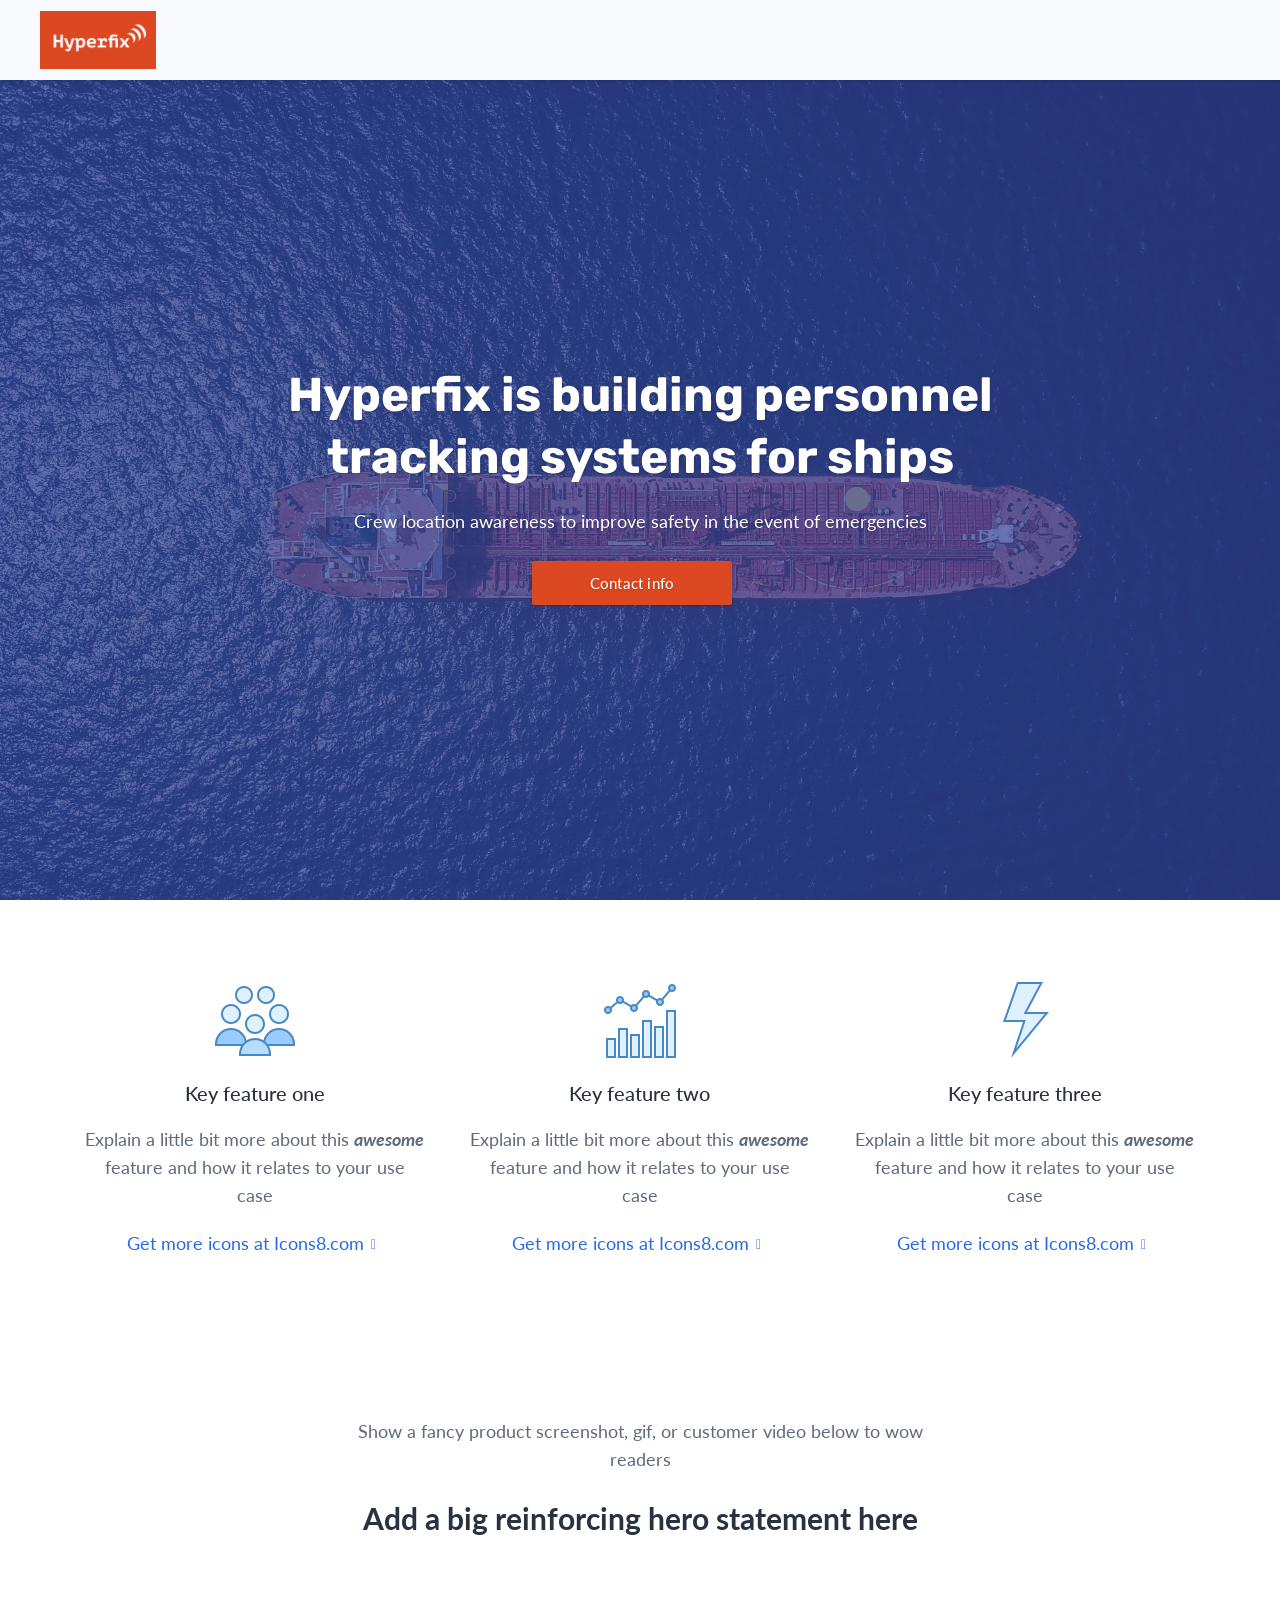
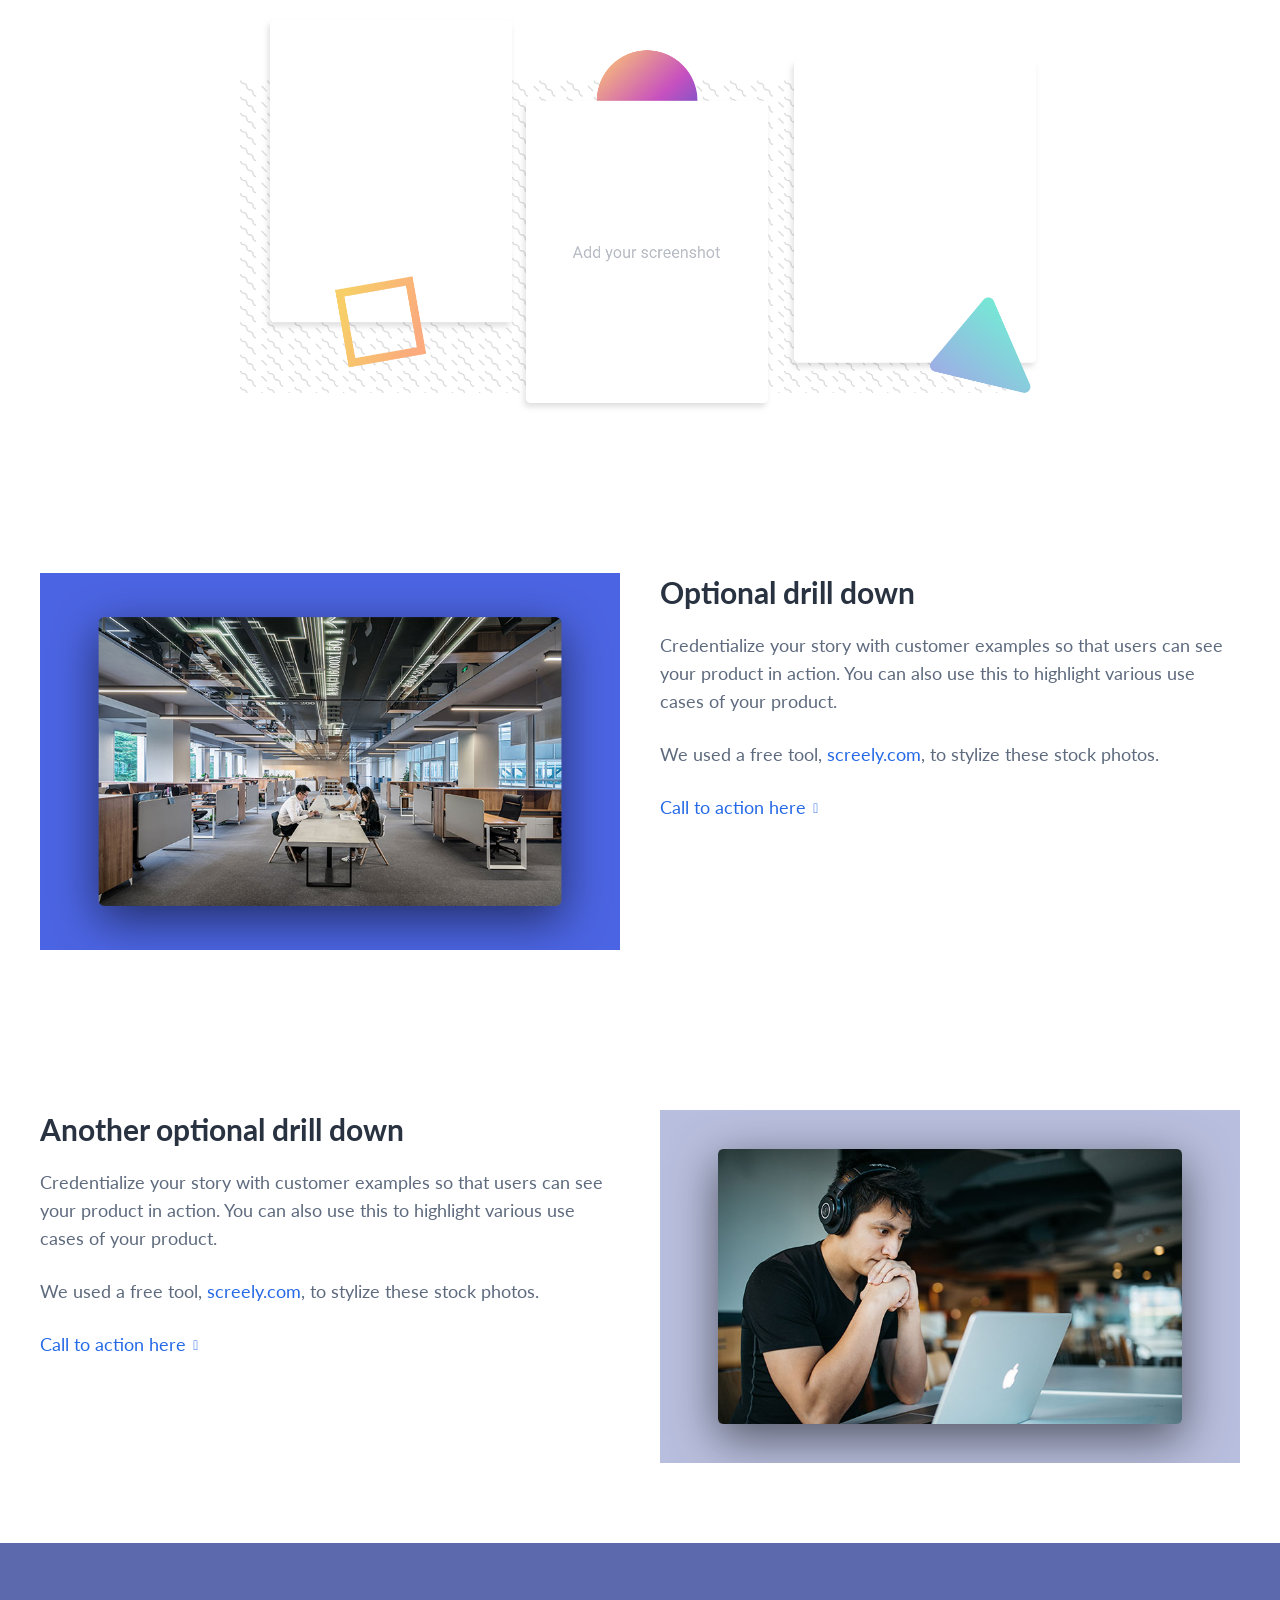
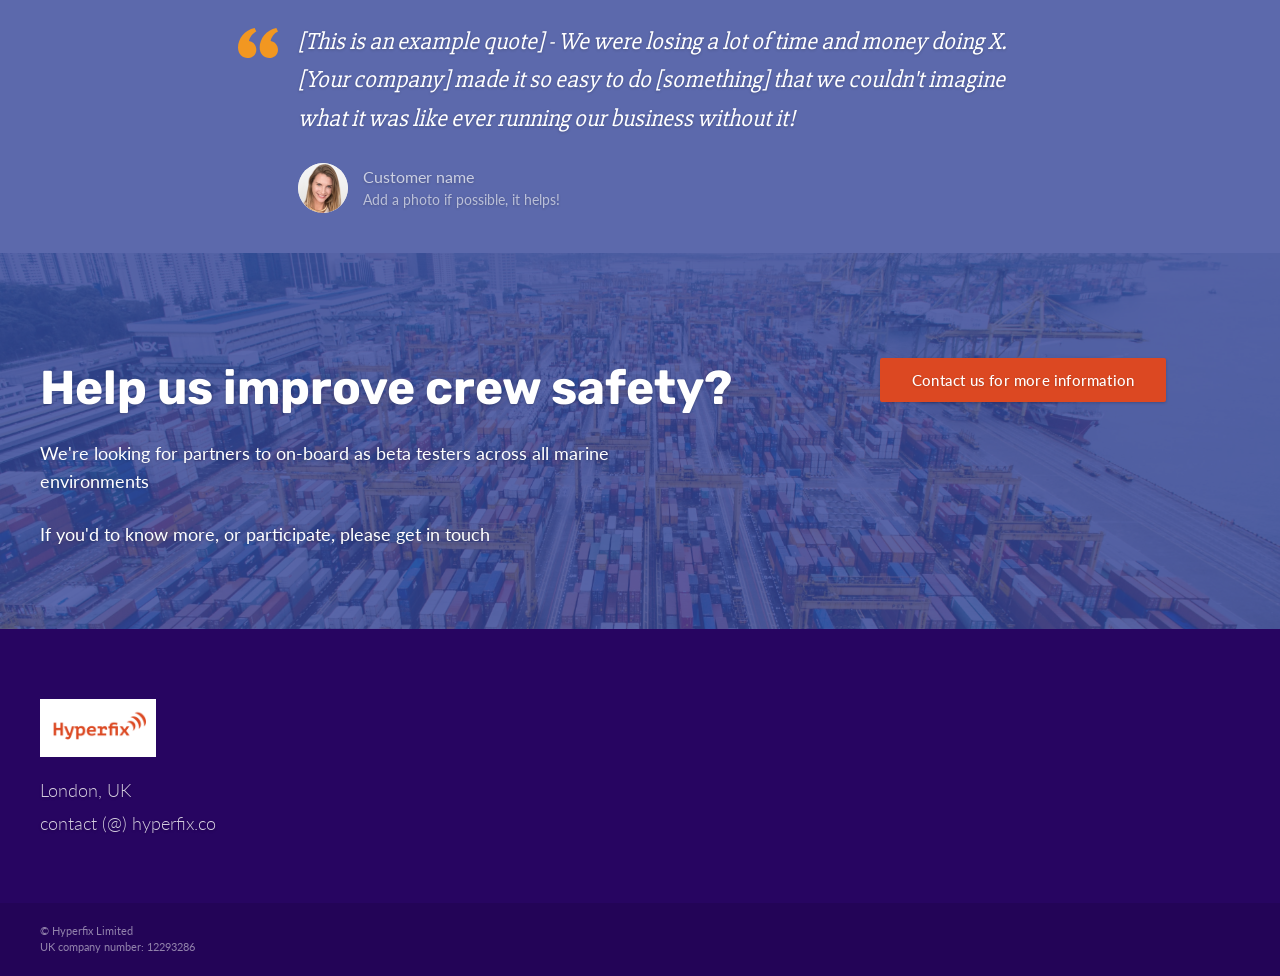
==== index.html @ f571d4d6 "Initial commit" ====
<!DOCTYPE html>
<html class="js"><head><meta http-equiv="Content-Type" content="text/html; charset=UTF-8">
    <meta name="viewport" content="width=device-width, initial-scale=1, maximum-scale=1.0">

    <title>Hyperfix | Crew location tracking systems for ships</title>
    <meta property="og:title" content="Hyperfix | Crew location tracking systems for ships">


    <meta name="description" content="Hyperfix | Crew location tracking systems for ships">
    <meta name="og:description" content="Hyperfix | Crew location tracking systems for ships">




    <meta property="og:type" content="website">


    <link rel="apple-touch-icon" sizes="180x180" href="images/apple-touch-icon.png">
    <link rel="icon" type="image/png" sizes="32x32" href="images/favicon-32x32.png">
    <link rel="icon" type="image/png" sizes="16x16" href="images/favicon-16x16.png">
    <link rel="manifest" href="images/site.webmanifest">

    <link rel="stylesheet" href="css/animate.min.css">
    <link rel="stylesheet" type="text/css" href="css/main.css">
    <script src="js/jquery-3.4.1.min.js"></script>
    <style>


/* Typography
************************************/

@import url("https://fonts.googleapis.com/css?family=Bitter:300,400,500,700");

@import url("https://fonts.googleapis.com/css?family=Rubik:300,400,500,700");

@import url("https://fonts.googleapis.com/css?family=Slabo 27px:300,400,500,700");

@import url("https://fonts.googleapis.com/css?family=Lato:300,400,500,700");



.sriracha {
  font-family: "Lato", sans-serif;
  font-size: 1.75rem;
  font-weight: 400;
  color: #5E6A7E;
}

.sriracha h1, .sriracha .h1 {
  font-family: "Rubik", sans-serif;
  font-size: 4.75rem;
  font-weight: 700;
  color: #293241;
}

.sriracha h2, .sriracha .h2 {
  font-family: "Lato", sans-serif;
  font-size: 3.0rem;
  font-weight: 700;
  color: #293241;
}

.sriracha h3, .sriracha .h3 {
  font-family: "Lato", sans-serif;
  font-size: 2.0rem;
  font-weight: 500;
  color: #293241;
}

.sriracha section.quotes-section.quote-lg .quote {
  font-family: "Slabo 27px", serif;
  font-size: 2.4rem;
  font-weight: 400;
  font-style: italic;
}

.sriracha section:not(.dark-bg).quotes-section.quote-lg .quote {
  color: #5E6A7E;
}

.sriracha ul[data-checked] {
  font-family: "Lato", sans-serif;
  font-size: 1.7rem;
  font-weight: 400;
  font-style: normal;
  color: rgba(0, 0, 0, 0.7);
}

.sriracha header.primary-header nav a {
  font-family: "Lato", sans-serif;
  font-size: 1.7rem;
  font-weight: 500;
}

.sriracha header.primary-header nav a:not(.text-action), .sriracha header.primary-header nav .dropdown-icon {
  color: #293241;
}

.sriracha footer .primary-footer, .sriracha footer .secondary-footer, .sriracha footer.landing-page-footer, .sriracha footer .primary-footer .contact-info p {
  font-size: 1em;
  font-family: "Lato", sans-serif;
}

.copyright {
  font-size: 0.6em;
  font-family: "Lato", sans-serif;
}

.sriracha footer .primary-footer .menu h4 {
  font-family: "Lato", sans-serif;
  font-size: 1.6rem;
}

.sriracha footer .primary-footer .menu li a {
  font-family: "Lato", sans-serif;
  font-size: 1.5rem;
  font-weight: 300;
}

.sriracha footer.light-bg .primary-footer, .sriracha footer.light-bg .secondary-footer, .sriracha footer.light-bg.landing-page-footer, .sriracha footer.light-bg .primary-footer .contact-info p, .sriracha footer.light-bg .primary-footer .menu h4, .sriracha footer.light-bg .primary-footer .menu li a {
  color: #293241;
}

.sriracha .blog-content, .sriracha .blog-content article, .sriracha .blog-content footer, .sriracha .blog-listing, .sriracha .blog-listing article {
  font-family: "Slabo 27px", serif;
  font-size: 2.0rem;
  font-weight: 400;
  color: #293241;
}

.sriracha .blog-content h1, .sriracha .blog-listing h1 {
  font-family: "Bitter", serif;
  font-size: 4.0rem;
  font-weight: 700;
  color: #4A4A4A;
}

.sriracha .blog-content h2, .sriracha .blog-listing h2 {
  font-family: "Bitter", serif;
  font-size: 3.0rem;
  font-weight: 700;
  color: #4A4A4A;
}




/* Light color actions
************************************/


.sriracha .button.button-primary {
  background-color: #E11665;
  border-color: #E11665;
}



.sriracha .button {
  color: #E11665;
  border-color: #E11665;
}



.sriracha .text-action,
.sriracha .text-action:hover,
.sriracha .icon-big-quote {
  color: #2569E6 !important;
}

.sriracha .blog-listing a:not(.button),
.sriracha .blog-content a:not(.button),
.sriracha section.section a:not(.button) {
  color: #2569E6;
}

.sriracha section.faq-section ul.faqs li.faq .removeButton:before,
.sriracha section.faq-section ul.faqs li.faq .removeButton:after {
  background-color: #2569E6;
}



/* Dark color actions
************************************/


.sriracha .dark-bg .button.button-primary {
  background-color: #DC4822;
  border-color: #DC4822;
}



.sriracha .dark-bg .button {
  color: #FFFFFF;
  border-color: #FFFFFF;
}



.sriracha .dark-bg .text-action,
.sriracha .dark-bg .text-action:hover,
.sriracha .dark-bg .icon-big-quote {
  color: #f29721 !important;
}

.sriracha .blog-listing .dark-bg a:not(.button),
.sriracha .blog-content .dark-bg a:not(.button),
.sriracha section.section.dark-bg a:not(.button),
.sriracha section.section .dark-bg a:not(.button) {
  color: #f29721;
}

.sriracha .dark-bg section.faq-section ul.faqs li.faq .removeButton:before,
.sriracha .dark-bg section.faq-section ul.faqs li.faq .removeButton:after {
  background-color: #f29721;
}



/* Header and Footer styles
************************************/

.sriracha header.primary-header {
  background-color: #F8FAFE;
}

.sriracha footer.main-footer,
.sriracha footer.landing-page-footer {
  background-color: #270561;
}


/* Logo height and vertical positioning
************************************/


.sriracha header img.logo,
.sriracha footer img.logo,
.sriracha header .logo img,
.sriracha footer .logo img {
  height: 3.3em !important;
}



.sriracha header img.logo,
.sriracha footer img.logo,
.sriracha header .logo img,
.sriracha footer .logo img {
  margin-top: calc(0px * -1) !important;
}



/* Blog blockquote coloring
************************************/


.sriracha .blog-content blockquote {
  border-left-color: #E11665 !important;
}



/* Highlights (<mark>)
************************************/

.sriracha mark {
  background: linear-gradient(
    0deg, rgba(255,255,255,0) 0%,
    rgba(255,255,255,0) 15%,
    rgba(255,169,0,1) 15%,
    rgba(255,169,0,1) 30%,
    rgba(255,255,255,0) 30%,
    rgba(255,255,255,0) 100%
  );
}


</style>
</head>
<body id="spark" class="sriracha site_page">
    <!-- Header -->


<header class="primary-header scrolled">
    <div class="container">
        <div class="mobile-header">
            <div class="logo">
                <a href="/">
                    <img alt="Templatize" src="/images/logo_1_dark_small_draft.png">
                </a>
            </div>
        </div>
    </div>
</header>
<!-- /Header -->

    <!-- Text Section -->

<section class="section
        text-section
        dark-bg
        
        height-full" style="
        background-image: url(/images/tanker.jpg);
        
        
        
        
      ">

    
    <div class="section-background" style="background-color: #344498; opacity: 0.74;"></div>
    

    

<div class="box section-box box-padding-top-8 box-padding-right-2 box-padding-bottom-8 box-padding-left-2">


<div class="box-content text-center" style="margin-right: auto; margin-left: auto; max-width: 800px;">

        
        
    <!-- Text -->
    <h1>Hyperfix is building personnel tracking systems for ships</h1><p>Crew location awareness to improve safety in the event of emergencies</p>
    
    

<div class="actions">
    
    <div class="buttons-container">
        
        <a id="top-contact-button" href="#contact" class="button button-primary">Contact info</a>
        
        
    </div>
    
    
    
</div>

    
    <!-- /Text -->

    </div>
</div>
</section>
<!-- Callouts Section -->

<section class="section
        callouts-section
        light-bg
        center
        ">

    
    <div class="section-background" style="background-color: #FFFFFF; opacity: 1;"></div>
    

    

<div class="box section-box box-padding-top-8 box-padding-right-2 box-padding-bottom-8 box-padding-left-2">


<div class="box-content" style="margin-right: auto; margin-left: auto; max-width: 1200px;">

        
        
    <!-- Callouts -->
    <div class="callouts">
        
        
        <div class="callout">
            <img src="images/icons8_user_groups_80.png" class="icon" alt="">
            <h3>Key feature one</h3><p>Explain a little bit more about this <strong><em>awesome</em></strong> feature and how it relates to your use case</p>
            
            

<div class="actions">
    
    
    
    <div class="text-action-container">
        <a href="#" class="text-action">Get more icons at Icons8.com</a>
    </div>
    
</div>

            
        </div>
        
        
        
        <div class="callout">
            <img src="images/icons8_combo_chart_80.png" class="icon" alt="">
            <h3>Key feature two</h3><p>Explain a little bit more about this <strong><em>awesome</em></strong> feature and how it relates to your use case</p>
            
            

<div class="actions">
    
    
    
    <div class="text-action-container">
        <a href="#" class="text-action">Get more icons at Icons8.com</a>
    </div>
    
</div>

            
        </div>
        
        
        
        <div class="callout">
            <img src="images/icons8_flash_on_80.png" class="icon" alt="">
            <h3>Key feature three</h3><p>Explain a little bit more about this <strong><em>awesome</em></strong> feature and how it relates to your use case</p>
            
            

<div class="actions">
    
    
    
    <div class="text-action-container">
        <a href="#" class="text-action">Get more icons at Icons8.com</a>
    </div>
    
</div>

            
        </div>
        
        
    </div>
    <!-- /Callouts -->

    </div>
</div>
</section>
<!-- Image Section -->

<section class="section
        image-section
        light-bg
        image-center
        " style="
        background-image: url(&#39;https://cdn.spark.app/media/templates/image/hero_bg_2x.jpg&#39;);
        
        
        
        
      ">

    
    <div class="section-background" style="background-color: #FFFFFF; opacity: 0;"></div>
    

    

<div class="box section-box box-padding-top-8 box-padding-right-2 box-padding-bottom-8 box-padding-left-2">


<div class="box-content" style="margin-right: auto; margin-left: auto;">

        
        

<div class="box section-header-box box-padding-top-0 box-padding-right-0 box-padding-bottom-6 box-padding-left-0">


<div class="box-content text-center" style="margin-right: auto; margin-left: auto; max-width: 600px;">

        <p>Show a fancy product screenshot, gif, or customer video below to wow readers</p><h2>Add a big reinforcing hero statement here</h2>
        </div>
</div>
        
        
    <!-- Image -->
    

<div class="box image-box">


<div class="box-content" style="margin-right: auto; margin-left: auto; max-width: 800px;">

    
        <img src="images/featured_image_placeholder_2_2x.png" alt="">
    
    </div>
</div>
    
    <!-- /Image -->

    </div>
</div>
</section>
<!-- Image Section -->

<section class="section
        image-section
        light-bg
        image-left
        " style="
        background-image: url(&#39;https://cdn.spark.app/media/templates/image/sections_bg_2x_LtHJmm3.jpg&#39;);
        
        
        
        
      ">

    
    <div class="section-background" style="background-color: #FFFFFF; opacity: 0;"></div>
    

    

<div class="box section-box box-padding-top-8 box-padding-right-2 box-padding-bottom-8 box-padding-left-2">


<div class="box-content" style="margin-right: auto; margin-left: auto; max-width: 1200px;">

        
        
    <!-- Image -->
    

<div class="box image-box box-padding-right-2 box-padding-left-0">


<div class="box-content" style="">

    
        <img src="images/screely_1557281139117.png" alt="">
    
    </div>
</div>
    
    

<div class="box copy-box box-padding-left-2 box-padding-right-0">


<div class="box-content" style="">

        <h2>Optional drill down</h2><p>Credentialize your story with customer examples so that users can see your product in action. You can also use this to highlight various use cases of your product.</p><p>We used a free tool, <a href="https://www.screely.com/">screely.com</a>, to stylize these stock photos.</p>
        
        

<div class="actions">
    
    
    
    <div class="text-action-container">
        <a href="#" class="text-action">Call to action here</a>
    </div>
    
</div>

        
    </div>
</div>
    
    <!-- /Image -->

    </div>
</div>
</section>
<!-- Image Section -->

<section class="section
        image-section
        light-bg
        image-right
        " style="
        background-image: url(&#39;https://cdn.spark.app/media/templates/image/sections_bg_2x.jpg&#39;);
        
        
        
        
      ">

    
    <div class="section-background" style="background-color: #FFFFFF; opacity: 0;"></div>
    

    

<div class="box section-box box-padding-top-8 box-padding-right-2 box-padding-bottom-8 box-padding-left-2">


<div class="box-content" style="margin-right: auto; margin-left: auto; max-width: 1200px;">

        
        
    <!-- Image -->
    

<div class="box image-box box-padding-right-0 box-padding-left-2">


<div class="box-content" style="">

    
        <img src="images/screely_1557283248147.png" alt="">
    
    </div>
</div>
    
    

<div class="box copy-box box-padding-left-0 box-padding-right-2">


<div class="box-content" style="">

        <h2>Another optional drill down</h2><p>Credentialize your story with customer examples so that users can see your product in action. You can also use this to highlight various use cases of your product.</p><p>We used a free tool,&nbsp;<a href="https://www.screely.com/">screely.com</a>, to stylize these stock photos.</p>
        
        

<div class="actions">
    
    
    
    <div class="text-action-container">
        <a href="#" class="text-action">Call to action here</a>
    </div>
    
</div>

        
    </div>
</div>
    
    <!-- /Image -->

    </div>
</div>
</section>
<!-- Quotes Section -->

<section class="section
        quotes-section quote-lg
        dark-bg
        center
        " style="
        background-image: url(&#39;https://cdn.spark.app/media/templates/image/bg_pattern.jpg&#39;);
        
        
        
        
      ">

    
    <div class="section-background" style="background-color: #344498; opacity: 0.8;"></div>
    

    

<div class="box section-box box-padding-top-8 box-padding-right-2 box-padding-bottom-4 box-padding-left-2">


<div class="box-content" style="margin-right: auto; margin-left: auto; max-width: 1200px;">

        
        
    <!-- Quotes -->
    <div class="quotes">
        
        
        <blockquote>
            
                <svg class="icon-big-quote" viewBox="0 0 24 24"><path fill="currentColor" d="M13 14.725c0-5.141 3.892-10.519 10-11.725l.984 2.126c-2.215.835-4.163 3.742-4.38 5.746 2.491.392 4.396 2.547 4.396 5.149 0 3.182-2.584 4.979-5.199 4.979-3.015 0-5.801-2.305-5.801-6.275zm-13 0c0-5.141 3.892-10.519 10-11.725l.984 2.126c-2.215.835-4.163 3.742-4.38 5.746 2.491.392 4.396 2.547 4.396 5.149 0 3.182-2.584 4.979-5.199 4.979-3.015 0-5.801-2.305-5.801-6.275z"></path></svg>
            
            <p class="quote">[This is an example quote] - We were losing a lot of time and money doing X. [Your company] made it so easy to do [something] that we couldn't imagine what it was like ever running our business without it!
</p>
            <cite>
                
                <img class="profile" src="images/source_1_2x.png" alt="">
                
                <div class="info">
                    <h4 class="source">Customer name</h4>
                    <p class="position">Add a photo if possible, it helps!</p>
                </div>
            </cite>
            
        </blockquote>
        
        
    </div>
    <!-- /Quotes -->

    </div>
</div>
</section>

<section class="section
        cta-section
        dark-bg
        cta-left
        " style="
        background-image: url(/images/containers.jpg);">

    
    <div class="section-background" style="background-color: #344498; opacity: 0.8;"></div>
    

    

<div class="box section-box box-padding-top-8 box-padding-right-2 box-padding-bottom-8 box-padding-left-2">


<div class="box-content" style="margin-right: auto; margin-left: auto; max-width: 1200px;">

        
        
    <!-- CTA -->
    <div class="content">
        <p></p><h1>Help us improve crew safety?</h1><p>We're looking for partners to on-board as beta testers across all marine environments</p><p>If you'd to know more, or participate, please get in touch</p>
    </div>
    
    

<div class="actions">
    
    <div class="buttons-container">
        
        <a id="bottom-contact-button" href="#contact" class="button button-primary">Contact us for more information</a>
        
        
        <!-- <a href="#" class="button button-secondary">View pricing</a> -->
        
    </div>
    
    
    
<!--     <div class="text-action-container">
        <a href="#" class="text-action">See more use cases</a>
    </div> -->
    
</div>

    
    <!-- /CTA -->

    </div>
</div>
</section>

    <div class="sticky-bottom-spacer"></div>
    <!-- Footer -->


<footer class="main-footer dark-bg">
    <section class="primary-footer">
        <div class="container">
            <div class="info">
                <a href="/" class="logo">
                    
                        
                            <img src="/images/logo_1_light_small_draft.png">
                        
                    
                </a>
                <div id="contact" class="contact-info">
                    <p>London, UK</p>
                    <p>contact (@) hyperfix.co</p>
                </div>
            </div>
            <!-- <div class="menus">
                
                <div class="menu">
                    <h4>Footer section</h4>
                    <ul>
                        
                        <li><a class="" href="#">Customize in elements</a></li>
                        
                    </ul>
                </div>
                
                <div class="menu">
                    <h4>Footer section</h4>
                    <ul>
                        
                        <li><a class="" href="#">Customize in elements</a></li>
                        
                    </ul>
                </div>
                
                <div class="menu">
                    <h4>Footer section</h4>
                    <ul>
                        
                        <li><a class="" href="#">Customize in elements</a></li>
                        
                    </ul>
                </div>
                
            </div> -->
        </div>
    </section>
    <section class="secondary-footer">
        <div class="container">
            <!-- Copyright -->
<div class="copyright">
    © Hyperfix Limited<br />
    UK company number: 12293286
</div>
<!-- /Copyright -->
            <!-- Social -->

<!-- <div class="social-icons">
    <ul>
        
        <li><a href="https://www.facebook.com/"><img src="images/icon-footer-facebook-inverted@2x.png" alt="Facebook"></a></li>
        
        <li><a href="https://twitter.com/"><img src="images/icon-footer-twitter-inverted@2x.png" alt="Twitter"></a></li>
        
        <li><a href="https://www.linkedin.com/"><img src="images/icon-footer-linkedin-inverted@2x.png" alt="LinkedIn"></a></li>
        
        <li><a href="https://www.instagram.com/"><img src="images/icon-footer-instagram-inverted@2x.png" alt="Instagram"></a></li>
        
        <li><a href="https://www.youtube.com/"><img src="images/icon-footer-youtube-inverted@2x.png" alt="YouTube"></a></li>
        
    </ul>
</div> -->
<!-- /Social -->
        </div>
    </section>
</footer>
<!-- /Footer -->
    <script>
      function animateCSS(element, animationName, callback) {
          const node = document.querySelector(element)
          node.classList.add('animated', animationName)

          function handleAnimationEnd() {
              node.classList.remove('animated', animationName)
              node.removeEventListener('animationend', handleAnimationEnd)

              if (typeof callback === 'function') callback()
          }

          node.addEventListener('animationend', handleAnimationEnd)
      }

      $("#top-contact-button").click(function() {
        animateCSS("#contact", "bounce");
      });

      $("#bottom-contact-button").click(function() {
        animateCSS("#contact", "bounce");
      });
    </script>
</html>
---- css/main.css ----
@import url("https://fonts.googleapis.com/css?family=Catamaran:400,700|Roboto+Slab:400,700");html{font-family:sans-serif;-ms-text-size-adjust:100%;-webkit-text-size-adjust:100%}body{margin:0}article,aside,details,figcaption,figure,footer,header,hgroup,main,menu,nav,section,summary{display:block}audio,canvas,progress,video{display:inline-block;vertical-align:baseline}audio:not([controls]){display:none;height:0}[hidden],template{display:none}a{background-color:transparent}a:active,a:hover{outline:0}abbr[title]{border-bottom:1px dotted}b,strong{font-weight:bold}dfn{font-style:italic}mark{background:#ff0;color:#000}small{font-size:80%}sub,sup{font-size:75%;line-height:0;position:relative;vertical-align:baseline}sup{top:-0.5em}sub{bottom:-0.25em}img{border:0}svg:not(:root){overflow:hidden}figure{margin:1em 40px}hr{-moz-box-sizing:content-box;box-sizing:content-box;height:0}pre{overflow:auto}code,kbd,pre,samp{font-family:monospace, monospace;font-size:1em}button,input,optgroup,select,textarea{color:inherit;font:inherit;margin:0}button{overflow:visible}button,select{text-transform:none}button,html input[type="button"],input[type="reset"],input[type="submit"]{-webkit-appearance:button;cursor:pointer}button[disabled],html input[disabled]{cursor:default}button::-moz-focus-inner,input::-moz-focus-inner{border:0;padding:0}input{line-height:normal}input[type="checkbox"],input[type="radio"]{box-sizing:border-box;padding:0}input[type="number"]::-webkit-inner-spin-button,input[type="number"]::-webkit-outer-spin-button{height:auto}input[type="search"]{-webkit-appearance:textfield;-moz-box-sizing:content-box;-webkit-box-sizing:content-box;box-sizing:content-box}input[type="search"]::-webkit-search-cancel-button,input[type="search"]::-webkit-search-decoration{-webkit-appearance:none}fieldset{border:1px solid #c0c0c0;margin:0 2px;padding:0.35em 0.625em 0.75em}legend{border:0;padding:0}textarea{overflow:auto}optgroup{font-weight:bold}table{border-collapse:collapse;border-spacing:0}td,th{padding:0}html{font-size:62.5%}html,body{padding:0;margin:0}body{font-family:'Roboto', sans-serif;font-size:1.7rem;line-height:1.6;font-weight:400;color:#4A4A4A;background-color:#FFFFFF}.sriracha{/*!
 * Hamburgers
 * @description Tasty CSS-animated hamburgers
 * @author Jonathan Suh @jonsuh
 * @site https://jonsuh.com/hamburgers
 * @link https://github.com/jonsuh/hamburgers
 */}@font-face{font-family:'fontello';src:url("../fonts/fontello.eot?41457762");src:url("../fonts/fontello.eot?41457762#iefix") format("embedded-opentype"),url("../fonts/fontello.woff2?41457762") format("woff2"),url("../fonts/fontello.woff?41457762") format("woff"),url("../fonts/fontello.ttf?41457762") format("truetype"),url("../fonts/fontello.svg?41457762#fontello") format("svg");font-weight:normal;font-style:normal}.sriracha [class^="icon-"]:before,.sriracha [class*=" icon-"]:before{font-family:"fontello";font-style:normal;font-weight:normal;speak:none;display:inline-block;text-decoration:inherit;width:1em;margin-right:.2em;text-align:center;font-variant:normal;text-transform:none;line-height:1em;margin-left:.2em;-webkit-font-smoothing:antialiased;-moz-osx-font-smoothing:grayscale}.sriracha .icon-right-big:before{content:'\e800'}.sriracha .icon-right-bold:before{content:'\e801'}.sriracha .icon-right:before{content:'\e802'}.sriracha button,.sriracha .button,.sriracha img{margin-bottom:1rem}.sriracha input,.sriracha textarea,.sriracha select,.sriracha fieldset{margin-bottom:2.5rem}.sriracha pre,.sriracha blockquote,.sriracha dl,.sriracha figure,.sriracha table,.sriracha p,.sriracha ul,.sriracha ol,.sriracha form{margin-bottom:2.5rem}.sriracha .container{width:100%;max-width:1200px;margin:0 auto}#spark{display:flex;flex-flow:column nowrap;min-height:100vh}#spark>*{flex:0 0 auto}#spark>.sticky-bottom-spacer{flex:1 1 auto}.sriracha .box{box-sizing:border-box}@media only screen and (max-width: 767px){.sriracha .box[class*="box-padding-right-"]:not(.box-padding-right-0){padding-right:1rem}.sriracha .box[class*="box-padding-left-"]:not(.box-padding-left-0){padding-left:1rem}.sriracha .box.section-box[class*="box-padding-right-"]:not(.box-padding-right-0){padding-right:2rem}.sriracha .box.section-box[class*="box-padding-left-"]:not(.box-padding-left-0){padding-left:2rem}.sriracha .box.section-box[class*="box-padding-top-"]:not(.box-padding-top-0){padding-top:2rem}.sriracha .box.section-box[class*="box-padding-bottom-"]:not(.box-padding-bottom-0){padding-bottom:2rem}.sriracha .box+.box{margin-top:2rem}}@media only screen and (min-width: 768px){.sriracha .box.box-padding-top-1{padding-top:1rem}.sriracha .box.box-padding-right-1{padding-right:1rem}.sriracha .box.box-padding-bottom-1{padding-bottom:1rem}.sriracha .box.box-padding-left-1{padding-left:1rem}.sriracha .box.box-padding-top-2{padding-top:2rem}.sriracha .box.box-padding-right-2{padding-right:2rem}.sriracha .box.box-padding-bottom-2{padding-bottom:2rem}.sriracha .box.box-padding-left-2{padding-left:2rem}.sriracha .box.box-padding-top-3{padding-top:3rem}.sriracha .box.box-padding-right-3{padding-right:3rem}.sriracha .box.box-padding-bottom-3{padding-bottom:3rem}.sriracha .box.box-padding-left-3{padding-left:3rem}.sriracha .box.box-padding-top-4{padding-top:4rem}.sriracha .box.box-padding-right-4{padding-right:4rem}.sriracha .box.box-padding-bottom-4{padding-bottom:4rem}.sriracha .box.box-padding-left-4{padding-left:4rem}.sriracha .box.box-padding-top-5{padding-top:5rem}.sriracha .box.box-padding-right-5{padding-right:5rem}.sriracha .box.box-padding-bottom-5{padding-bottom:5rem}.sriracha .box.box-padding-left-5{padding-left:5rem}.sriracha .box.box-padding-top-6{padding-top:6rem}.sriracha .box.box-padding-right-6{padding-right:6rem}.sriracha .box.box-padding-bottom-6{padding-bottom:6rem}.sriracha .box.box-padding-left-6{padding-left:6rem}.sriracha .box.box-padding-top-7{padding-top:7rem}.sriracha .box.box-padding-right-7{padding-right:7rem}.sriracha .box.box-padding-bottom-7{padding-bottom:7rem}.sriracha .box.box-padding-left-7{padding-left:7rem}.sriracha .box.box-padding-top-8{padding-top:8rem}.sriracha .box.box-padding-right-8{padding-right:8rem}.sriracha .box.box-padding-bottom-8{padding-bottom:8rem}.sriracha .box.box-padding-left-8{padding-left:8rem}.sriracha .box.box-padding-top-9{padding-top:9rem}.sriracha .box.box-padding-right-9{padding-right:9rem}.sriracha .box.box-padding-bottom-9{padding-bottom:9rem}.sriracha .box.box-padding-left-9{padding-left:9rem}.sriracha .box.box-padding-top-10{padding-top:10rem}.sriracha .box.box-padding-right-10{padding-right:10rem}.sriracha .box.box-padding-bottom-10{padding-bottom:10rem}.sriracha .box.box-padding-left-10{padding-left:10rem}}.sriracha .box-content{position:relative}.sriracha .box-content.text-center{text-align:center}.sriracha .box-background{position:absolute;top:0;right:0;bottom:0;left:0}.sriracha .box-box-shadow{box-shadow:0 20px 30px rgba(0,0,0,0.24);padding:1.5rem}.sriracha .box-content p:last-child{margin:0}.sriracha h1,.sriracha .h1,.sriracha h2,.sriracha .h2,.sriracha h3,.sriracha .h3,.sriracha h4,.sriracha .h4,.sriracha h5,.sriracha .h5,.sriracha h6,.sriracha .h6{margin-top:0;margin-bottom:2rem;line-height:1.3}.sriracha h1,.sriracha .h1{font-size:4.0rem;font-weight:700}.sriracha h2,.sriracha .h2{font-size:3.0rem;font-weight:700}.sriracha h3,.sriracha .h3{font-size:2.0rem;font-weight:500}.sriracha h4,.sriracha .h4{font-size:1.6rem;font-weight:400}.sriracha h5,.sriracha .h5{font-size:1.5rem;font-weight:300}.sriracha h6,.sriracha .h6{font-size:1.5rem;font-weight:300}@media only screen and (max-width: 767px){.sriracha h1,.sriracha .h1{font-size:3.0rem !important}.sriracha h2,.sriracha .h2{font-size:2.5rem !important}.sriracha h3,.sriracha .h3{font-size:2.0rem !important}.sriracha h4,.sriracha .h4{font-size:1.6rem !important}.sriracha h5,.sriracha .h5{font-size:1.5rem !important}.sriracha h6,.sriracha .h6{font-size:1.5rem !important}}.sriracha p{margin-top:0;font-weight:400}.sriracha a{color:#4A90E2;text-decoration:none;transition:opacity 0.12s}.sriracha a:hover{opacity:0.75}.sriracha a[disabled]{color:rgba(0,0,0,0.25);cursor:not-allowed}.sriracha a[disabled]:hover{color:rgba(0,0,0,0.25)}.sriracha .text-action{color:#4A90E2;transition:opacity 0.14159s}.sriracha .text-action:hover{opacity:0.75}.sriracha .text-action:after{font-family:"fontello";font-style:normal;font-weight:normal;speak:none;display:inline-block;text-decoration:inherit;width:1em;margin-right:.2em;text-align:center;font-variant:normal;text-transform:none;line-height:1em;margin-left:.2em;-webkit-font-smoothing:antialiased;-moz-osx-font-smoothing:grayscale;content:'\e802';font-size:0.8em;font-weight:inherit;vertical-align:1px}.sriracha .button,.sriracha button,.sriracha input[type="submit"],.sriracha input[type="reset"],.sriracha input[type="button"]{display:inline-block;height:inherit;padding:8px 3rem;text-align:center;font-size:1.5rem;font-weight:500;letter-spacing:0.02rem;text-decoration:none;border-radius:2px;cursor:pointer;box-sizing:border-box;color:#4A90E2;background-color:#fff;border:2px solid #4A90E2;transition:opacity 0.12s}.sriracha .button:hover,.sriracha .button:focus,.sriracha button:hover,.sriracha button:focus,.sriracha input[type="submit"]:hover,.sriracha input[type="submit"]:focus,.sriracha input[type="reset"]:hover,.sriracha input[type="reset"]:focus,.sriracha input[type="button"]:hover,.sriracha input[type="button"]:focus{outline:0;opacity:0.75}.sriracha .button[disabled],.sriracha button[disabled],.sriracha input[type="submit"][disabled],.sriracha input[type="reset"][disabled],.sriracha input[type="button"][disabled]{color:rgba(0,0,0,0.25);border-color:rgba(0,0,0,0.25)}.sriracha .button[disabled]:hover,.sriracha button[disabled]:hover,.sriracha input[type="submit"][disabled]:hover,.sriracha input[type="reset"][disabled]:hover,.sriracha input[type="button"][disabled]:hover{opacity:1}.sriracha .button.button-primary,.sriracha button.button-primary,.sriracha input[type="submit"].button-primary,.sriracha input[type="reset"].button-primary,.sriracha input[type="button"].button-primary{color:#fff;text-shadow:0 1px 3px rgba(0,0,0,0.2);background-color:#4A90E2;border-color:#4A90E2;box-shadow:0 1px 3px rgba(0,0,0,0.2)}.sriracha .button.button-primary[disabled],.sriracha button.button-primary[disabled],.sriracha input[type="submit"].button-primary[disabled],.sriracha input[type="reset"].button-primary[disabled],.sriracha input[type="button"].button-primary[disabled]{background-color:rgba(0,0,0,0.1);border-color:transparent;color:rgba(0,0,0,0.4);text-shadow:none}.sriracha .button.button-danger,.sriracha button.button-danger,.sriracha input[type="submit"].button-danger,.sriracha input[type="reset"].button-danger,.sriracha input[type="button"].button-danger{color:#fff;background-color:#f88;border:2px solid #f88;box-shadow:0 1px 3px rgba(0,0,0,0.2)}.sriracha .button.button-sm,.sriracha button.button-sm,.sriracha input[type="submit"].button-sm,.sriracha input[type="reset"].button-sm,.sriracha input[type="button"].button-sm{margin:0;padding:0 .5em;line-height:1.5}.sriracha .button.button-full,.sriracha button.button-full,.sriracha input[type="submit"].button-full,.sriracha input[type="reset"].button-full,.sriracha input[type="button"].button-full{width:100%;height:4.25rem;margin:1rem 0 0}.sriracha input[type=email],.sriracha input[type=number],.sriracha input[type=search],.sriracha input[type=text],.sriracha input[type=tel],.sriracha input[type=url],.sriracha input[type=password],.sriracha textarea,.sriracha select{height:38px;padding:6px 10px;background-color:rgba(0,0,0,0.03);border:0;border-radius:2px;box-shadow:none;box-sizing:border-box;transition:0.12s all ease;border-left:2px solid rgba(0,0,0,0.05)}.sriracha input[type=email]:focus,.sriracha input[type=number]:focus,.sriracha input[type=search]:focus,.sriracha input[type=text]:focus,.sriracha input[type=tel]:focus,.sriracha input[type=url]:focus,.sriracha input[type=password]:focus,.sriracha textarea:focus,.sriracha select:focus{border-left:2px solid #4A90E2;outline:0}.sriracha input[type=email]::placeholder,.sriracha input[type=number]::placeholder,.sriracha input[type=search]::placeholder,.sriracha input[type=text]::placeholder,.sriracha input[type=tel]::placeholder,.sriracha input[type=url]::placeholder,.sriracha input[type=password]::placeholder,.sriracha textarea::placeholder,.sriracha select::placeholder{color:rgba(0,0,0,0.5)}.sriracha input[type=email].fieldWithErrors,.sriracha input[type=email].fieldWithErrors:focus,.sriracha input[type=number].fieldWithErrors,.sriracha input[type=number].fieldWithErrors:focus,.sriracha input[type=search].fieldWithErrors,.sriracha input[type=search].fieldWithErrors:focus,.sriracha input[type=text].fieldWithErrors,.sriracha input[type=text].fieldWithErrors:focus,.sriracha input[type=tel].fieldWithErrors,.sriracha input[type=tel].fieldWithErrors:focus,.sriracha input[type=url].fieldWithErrors,.sriracha input[type=url].fieldWithErrors:focus,.sriracha input[type=password].fieldWithErrors,.sriracha input[type=password].fieldWithErrors:focus,.sriracha textarea.fieldWithErrors,.sriracha textarea.fieldWithErrors:focus,.sriracha select.fieldWithErrors,.sriracha select.fieldWithErrors:focus{border-left-color:#f88}.sriracha input[type=email][disabled],.sriracha input[type=number][disabled],.sriracha input[type=search][disabled],.sriracha input[type=text][disabled],.sriracha input[type=tel][disabled],.sriracha input[type=url][disabled],.sriracha input[type=password][disabled],.sriracha textarea[disabled],.sriracha select[disabled]{background-color:rgba(0,0,0,0.1)}.sriracha input[type=email],.sriracha input[type=number],.sriracha input[type=search],.sriracha input[type=text],.sriracha input[type=tel],.sriracha input[type=url],.sriracha input[type=password],.sriracha textarea{-webkit-appearance:none;-moz-appearance:none;appearance:none}.sriracha textarea{min-height:65px;padding-top:6px;padding-bottom:6px}.sriracha select{border:0;border-radius:0;background-color:#F8F8F8;transition:0.12s all ease}.sriracha select:focus{background-color:#D5E7FB;border:0}.sriracha input[type="checkbox"],.sriracha input[type="radio"]{display:inline}.sriracha input[type=submit]{width:100%;height:4.25rem;margin:1rem 0 0;color:white;font-size:1.5rem;letter-spacing:0.06rem;font-weight:400;text-transform:none;background-color:#4A90E2;text-shadow:0 1px 3px rgba(0,0,0,0.2);border-radius:2px;border:none}.sriracha label,.sriracha legend{display:block;margin-bottom:.5rem;font-weight:600;margin-left:0.5rem}.sriracha fieldset{padding:0;border-width:0}.sriracha label>.label-body{display:inline-block;margin-left:.5rem;font-weight:normal;color:rgba(0,0,0,0.7);font-size:1.7rem}.sriracha form small{color:rgba(0,0,0,0.5);font-size:1.4rem;display:block}.sriracha form small span{margin-left:0.5rem;font-size:1.2rem;opacity:0.8}.sriracha form small a{color:#4A90E2}.sriracha .errorMessage{color:#f88}.sriracha label>:not(:first-child){margin-left:1rem}.sriracha label small{display:inline}.sriracha label input{margin-bottom:0}.sriracha fieldset{display:block;margin-bottom:2rem}.sriracha fieldset label{margin:0 0 0.5rem;font-weight:normal;font-size:1.5rem;color:rgba(0,0,0,0.4)}.sriracha fieldset input[type=email],.sriracha fieldset input[type=number],.sriracha fieldset input[type=search],.sriracha fieldset input[type=text],.sriracha fieldset input[type=tel],.sriracha fieldset input[type=url],.sriracha fieldset input[type=password],.sriracha fieldset select,.sriracha fieldset textarea{width:100%;margin:0 0 0.5rem}.sriracha fieldset small{margin-top:0.5rem}.sriracha form.form-inline{display:flex;flex-flow:row wrap}.sriracha form.form-inline fieldset:not(:first-child){margin-left:2rem}.sriracha ol,.sriracha ul{padding-left:0;margin-top:0}.sriracha ul ul,.sriracha ul ol,.sriracha ol ol,.sriracha ol ul{margin:1.5rem 0 1.5rem 3rem;font-size:90%}.sriracha section.section:not(.pricing-section) ul,.sriracha .blog-content ul{list-style:disc inside}.sriracha section.section:not(.pricing-section) ol,.sriracha .blog-content ol{list-style:decimal inside}.sriracha section.section:not(.pricing-section) ul[data-checked],.sriracha .blog-content ul[data-checked]{list-style:none;padding-left:0}.sriracha ul[data-checked] li{padding-left:1.2em !important;background-position:0 0.35em;background-size:0.8em;background-repeat:no-repeat}.sriracha ul[data-checked]+ul[data-checked]{margin-top:-2.5rem}.sriracha th,.sriracha td{padding:12px 15px;text-align:left;border-bottom:1px solid #E1E1E1}.sriracha th:first-child,.sriracha td:first-child{padding-left:0}.sriracha th:last-child,.sriracha td:last-child{padding-right:0}.sriracha code{padding:.2rem .5rem;margin:0 .2rem;font-size:90%;white-space:nowrap;background:#F1F1F1;border:1px solid #E1E1E1;border-radius:4px}.sriracha pre>code{display:block;padding:1rem 1.5rem;white-space:pre}.sriracha pre.syntax,.sriracha pre.ql-syntax{background-color:#f4f8ff;border-radius:2px;font-size:0.8em}.sriracha .page-links{padding-top:1rem;border-top:solid thin #eee;font-family:"Roboto","Helvetica",sans-serif;font-size:1.6rem}.sriracha .page-links .page-previous{float:left}.sriracha .page-links .page-previous:before{font-family:"fontello";font-style:normal;font-weight:normal;speak:none;display:inline-block;text-decoration:inherit;width:1em;margin-right:.2em;text-align:center;font-variant:normal;text-transform:none;line-height:1em;margin-left:.2em;-webkit-font-smoothing:antialiased;-moz-osx-font-smoothing:grayscale;content:'\e802';font-size:0.8em;font-weight:inherit;vertical-align:1px;transform:rotate(180deg)}.sriracha .page-links .page-next{float:right}.sriracha .page-links .page-next:after{font-family:"fontello";font-style:normal;font-weight:normal;speak:none;display:inline-block;text-decoration:inherit;width:1em;margin-right:.2em;text-align:center;font-variant:normal;text-transform:none;line-height:1em;margin-left:.2em;-webkit-font-smoothing:antialiased;-moz-osx-font-smoothing:grayscale;content:'\e802';font-size:0.8em;font-weight:inherit;vertical-align:1px}.sriracha hr{margin-top:3rem;margin-bottom:3.5rem;border-width:0;border-top:1px solid #E1E1E1}.sriracha cite{font-style:normal}.sriracha .clearfix{clear:both}.sriracha mark{color:inherit}.sriracha .dark-bg{color:rgba(255,255,255,0.85)}.sriracha .dark-bg h1,.sriracha .dark-bg .h1,.sriracha .dark-bg h2,.sriracha .dark-bg .h2,.sriracha .dark-bg h3,.sriracha .dark-bg .h3,.sriracha .dark-bg h4,.sriracha .dark-bg .h4,.sriracha .dark-bg h5,.sriracha .dark-bg .h5,.sriracha .dark-bg h6,.sriracha .dark-bg .h6,.sriracha .dark-bg p{color:#FFF;text-shadow:0 1px 3px rgba(0,0,0,0.2)}.sriracha .dark-bg a{color:#4A90E2}.sriracha .dark-bg .text-action{color:#FFFFFF}.sriracha .dark-bg .button{color:#4A90E2;border:2px solid #4A90E2;background-color:rgba(255,255,255,0.2);text-shadow:0 1px 3px rgba(0,0,0,0.2)}.sriracha .dark-bg .button.button-primary{color:#FFF;background-color:#4A90E2;border-color:#4A90E2}.sriracha .dark-bg input[type=email],.sriracha .dark-bg input[type=number],.sriracha .dark-bg input[type=search],.sriracha .dark-bg input[type=text],.sriracha .dark-bg input[type=tel],.sriracha .dark-bg input[type=url],.sriracha .dark-bg input[type=password],.sriracha .dark-bg textarea,.sriracha .dark-bg select{background-color:rgba(0,0,0,0.15);border-color:transparent;color:rgba(255,255,255,0.85);border-radius:2px;padding:1rem;margin-bottom:-1rem}.sriracha .dark-bg input[type=email]:focus,.sriracha .dark-bg input[type=number]:focus,.sriracha .dark-bg input[type=search]:focus,.sriracha .dark-bg input[type=text]:focus,.sriracha .dark-bg input[type=tel]:focus,.sriracha .dark-bg input[type=url]:focus,.sriracha .dark-bg input[type=password]:focus,.sriracha .dark-bg textarea:focus,.sriracha .dark-bg select:focus{border-left:2px solid #4A90E2}.sriracha .dark-bg input[type=email]::placeholder,.sriracha .dark-bg input[type=number]::placeholder,.sriracha .dark-bg input[type=search]::placeholder,.sriracha .dark-bg input[type=text]::placeholder,.sriracha .dark-bg input[type=tel]::placeholder,.sriracha .dark-bg input[type=url]::placeholder,.sriracha .dark-bg input[type=password]::placeholder,.sriracha .dark-bg textarea::placeholder,.sriracha .dark-bg select::placeholder{color:rgba(255,255,255,0.5)}.sriracha .dark-bg input[type=email].fieldWithErrors,.sriracha .dark-bg input[type=number].fieldWithErrors,.sriracha .dark-bg input[type=search].fieldWithErrors,.sriracha .dark-bg input[type=text].fieldWithErrors,.sriracha .dark-bg input[type=tel].fieldWithErrors,.sriracha .dark-bg input[type=url].fieldWithErrors,.sriracha .dark-bg input[type=password].fieldWithErrors,.sriracha .dark-bg textarea.fieldWithErrors,.sriracha .dark-bg select.fieldWithErrors{border-color:#fbb}.sriracha .dark-bg .errorMessage,.sriracha .dark-bg .non_field_errors{color:#fbb}.sriracha .hs-form{margin-bottom:-2rem !important}.sriracha .hs-form label{font-size:1.5rem;font-weight:400;margin-bottom:0}.sriracha .hs-form input{width:100%}.sriracha .hs-form-required{display:none !important}.sriracha .hs-input{width:100% !important}.sriracha .hs-error-msgs{list-style:none !important;margin:-1.5rem 0 2rem !important}.sriracha .hs-error-msgs label{display:block;color:#D56CA5 !important;font-size:14px !important;font-weight:300 !important;font-family:'Roboto', sans-serif !important}.sriracha .hs-button.primary{text-transform:none;font-size:1.4rem;font-weight:500;letter-spacing:0.02rem;border-radius:2px !important;border:none !important;color:#4A90E2;padding:0.2rem 0 0.3rem;margin-top:1.5rem;height:inherit;color:#FFF;background-color:#4A90E2;text-shadow:0 1px 3px rgba(0,0,0,0.2);box-shadow:0 1px 3px rgba(0,0,0,0.2)}.sriracha .hs-button.primary:hover,.sriracha .hs-button.primary:focus{filter:brightness(105%);color:#FFF}.sriracha .klaviyo-form-container:not(.klaviyo-form){min-height:200px;position:relative}.sriracha .klaviyo-form-container:not(.klaviyo-form):before{position:absolute;top:50%;left:50%;transform:translate(-50%, -50%);content:"Loading...";color:rgba(0,0,0,0.4)}.sriracha .klaviyo-form-container input{margin:0 !important}.sriracha .klaviyo-form-container input::placeholder,.sriracha .klaviyo-form-container textarea::placeholder,.sriracha .klaviyo-form-container select::placeholder{color:#b4bbc3 !important}.sriracha .icon{max-width:80px;height:inherit;margin:0 0 2rem}.sriracha .full-image{width:100%;margin-bottom:4rem}.sriracha .hamburger{padding:15px 15px;display:inline-block;cursor:pointer;transition-property:opacity, filter;transition-duration:.15s;transition-timing-function:linear;font:inherit;color:inherit;text-transform:none;background-color:transparent;border:0;margin:0;overflow:visible}.sriracha .hamburger:hover{opacity:.7}.sriracha .hamburger-box{width:24px;height:18px;display:inline-block;position:relative}.sriracha .hamburger-inner{display:block;top:50%;margin-top:-1px}.sriracha .hamburger-inner,.sriracha .hamburger-inner::before,.sriracha .hamburger-inner::after{width:24px;height:2px;background-color:currentColor;border-radius:4px;position:absolute;transition-property:transform;transition-duration:0.15s;transition-timing-function:ease}.sriracha .hamburger-inner::before,.sriracha .hamburger-inner::after{content:"";display:block}.sriracha .hamburger-inner::before{top:-8px}.sriracha .hamburger-inner::after{bottom:-8px}.sriracha .hamburger--spin .hamburger-inner{transition-duration:0.22s;transition-timing-function:cubic-bezier(0.55, 0.055, 0.675, 0.19)}.sriracha .hamburger--spin .hamburger-inner::before{transition:top 0.1s 0.25s ease-in, opacity 0.1s ease-in}.sriracha .hamburger--spin .hamburger-inner::after{transition:bottom 0.1s 0.25s ease-in,transform 0.22s cubic-bezier(0.55, 0.055, 0.675, 0.19)}.sriracha .hamburger--spin.active .hamburger-inner{transform:rotate(225deg);transition-delay:0.12s;transition-timing-function:cubic-bezier(0.215, 0.61, 0.355, 1)}.sriracha .hamburger--spin.active .hamburger-inner::before{top:0;opacity:0;transition:top 0.1s ease-out, opacity 0.1s 0.12s ease-out}.sriracha .hamburger--spin.active .hamburger-inner::after{bottom:0;transform:rotate(-90deg);transition:bottom 0.1s ease-out,transform 0.22s 0.12s cubic-bezier(0.215, 0.61, 0.355, 1)}.sriracha button.hamburger{box-shadow:none;padding:1rem;margin-right:-1rem;box-sizing:content-box;height:18px;transition:opacity 0.14159s;opacity:0.6}.sriracha button.hamburger:hover{opacity:1}.sriracha .mask{-webkit-transition:opacity 300ms;-o-transition:opacity 300ms;transition:opacity 300ms;background:rgba(0,0,0,0.5);visibility:hidden;position:fixed;opacity:0;z-index:2;bottom:0;right:0;left:0;top:0}.sriracha .android .mask{-webkit-transition:none;-o-transition:none;transition:none}.sriracha .mask.active{visibility:visible;opacity:1}@media only screen and (min-width: 768px){.sriracha .mask{display:none !important;opacity:0 !important}}.sriracha .actions .button{display:block;width:100%}.sriracha .actions .buttons-container+.text-action-container{margin-top:1rem}.sriracha .actions .form-container+.text-action-container{clear:both}@media only screen and (min-width: 576px){.sriracha .actions .button{display:inline-block;width:auto;min-width:200px}.sriracha .actions .button:first-of-type{margin-right:2%}}.sriracha header.primary-header{position:fixed;z-index:3;box-sizing:border-box;padding:0 2rem;background-color:#FFF;display:block;width:100%;transition:box-shadow 0.3s}.article.sriracha header.primary-header{position:static}.sriracha header.primary-header.scrolled{box-shadow:0 2px 2px rgba(0,0,0,0.1)}.sriracha header.primary-header .mobile-header{height:6rem}.sriracha header.primary-header a[disabled]{color:unset}.sriracha header.primary-header #nav-toggle{float:right}.sriracha header.primary-header .mobile-header{display:flex;justify-content:space-between;align-items:center}.sriracha header.primary-header nav ul{list-style:none;margin:0;padding:1.5rem 0 0}.sriracha header.primary-header nav ul li{display:block;width:100%;padding:1.1rem;box-sizing:border-box}.sriracha header.primary-header nav a{display:block;padding:0;font-weight:500;text-align:center}@media only screen and (max-width: 767px){.sriracha header.primary-header nav a{font-size:1.8rem !important}}.sriracha header.primary-header nav a:not(.text-action){color:#000;transition:opacity 0.14159s;opacity:0.6}.sriracha header.primary-header nav a:not(.text-action):hover{opacity:1}.sriracha header.primary-header nav a.active{opacity:1}.sriracha header.primary-header.dark-bg nav a:not(.text-action){color:#FFFFFF}.sriracha header.primary-header.dark-bg nav a:not(.text-action):hover{color:#FFFFFF}@media only screen and (min-width: 768px){.sriracha header.primary-header{padding:0 2rem}.sriracha header.primary-header .container{height:8rem;display:flex;flex-flow:row wrap;justify-content:space-between;align-items:center}.sriracha header.primary-header #nav-toggle{display:none}.sriracha header.primary-header nav{max-height:none}.sriracha header.primary-header nav ul{padding:0}.sriracha header.primary-header nav ul li{width:auto;display:inline-block;padding:0}.sriracha header.primary-header nav ul li+li{margin-left:3rem}.sriracha header.primary-header nav a{padding:0;display:inline-block;font-size:1.6rem;text-align:left}}.sriracha header.primary-header .secondary-navigation{display:none;min-width:180px;position:absolute;z-index:1;top:100%;left:50%;transform:translateX(-50%);padding-top:12px}@media only screen and (max-width: 767px){.sriracha header.primary-header .secondary-navigation{display:none !important}}.sriracha header.primary-header .secondary-navigation:before,.sriracha header.primary-header .secondary-navigation:after{content:"";position:absolute;left:50%;height:8px;background-color:white}.sriracha header.primary-header .secondary-navigation:before{width:8px;margin-left:6px;transform-origin:0 0;transform:rotate(-225deg);box-shadow:0 1px 3px rgba(0,0,0,0.1)}.sriracha header.primary-header .secondary-navigation:after{top:12px;width:16px;margin-left:-10px}.sriracha header.primary-header .secondary-navigation ul{background-color:white;box-shadow:0 1px 3px rgba(0,0,0,0.2);border-radius:2px;padding:0.75rem 0 1rem}.sriracha header.primary-header .secondary-navigation ul li{padding:5px 15px;display:block !important;margin-left:0;white-space:nowrap}.sriracha header.primary-header .secondary-navigation ul li a,.sriracha header.primary-header .secondary-navigation ul li a.active{display:block;font-size:0.9em;font-weight:400;color:#000 !important}.sriracha header.primary-header .secondary-navigation ul li a:not(:hover),.sriracha header.primary-header .secondary-navigation ul li a.active:not(:hover){opacity:0.6}.sriracha .nav-collapse ul{margin:0;padding:0;width:100%;display:block;list-style:none}.sriracha .nav-collapse li{width:100%;display:block;position:relative}.sriracha .nav-collapse li .dropdown-icon{display:inline-block;width:16px;height:16px;transform:rotate(270deg);position:relative;top:3px;left:2px;opacity:0.6;transition:opacity 0.14159s}@media only screen and (max-width: 767px){.sriracha .nav-collapse li .dropdown-icon{display:none}}.sriracha .nav-collapse li a.active+.dropdown-icon,.sriracha .nav-collapse li a:hover+.dropdown-icon{opacity:1}.sriracha .nav-collapse li a:not(.spark-contenteditable)[href]{cursor:pointer}.sriracha .nav-collapse li a:not(.spark-contenteditable):not([href]){cursor:default}.sriracha .nav-collapse li a:not(.spark-contenteditable):not([href]):hover,.sriracha .nav-collapse li a:not(.spark-contenteditable):not([href]):hover+.dropdown-icon{opacity:0.6}.sriracha .nav-collapse li .add-child-icon{display:none;position:absolute;top:25px;left:calc(50% - 8px);cursor:pointer}.sriracha .nav-collapse li:hover .add-child-icon,.sriracha .nav-collapse li a:focus+.add-child-icon{display:inline}.sriracha .nav-collapse li:hover .secondary-navigation{display:initial}.sriracha .nav-collapse{clip:rect(0 0 0 0);max-height:0;position:absolute;display:block;zoom:1}.sriracha .nav-collapse.opened{flex:0 0 100%;opacity:1;pointer-events:auto;max-height:9999px}.sriracha .nav-toggle{-webkit-tap-highlight-color:rgba(0,0,0,0);-webkit-touch-callout:none;-webkit-user-select:none;-moz-user-select:none;-ms-user-select:none;-o-user-select:none;user-select:none}@media only screen and (min-width: 768px){.sriracha .nav-collapse{position:relative}.sriracha .nav-collapse.closed{max-height:none}.sriracha .nav-toggle{display:none}}.sriracha header .logo img,.sriracha footer .logo img{height:32px;width:inherit}@media only screen and (max-width: 767px){.sriracha header .logo img,.sriracha footer .logo img{height:25px}}.sriracha header .logo:hover,.sriracha footer .logo:hover{opacity:0.7}.sriracha img.logo,.sriracha .logo img{margin:0;vertical-align:middle}.sriracha footer .primary-footer .logo{display:inline-block}.sriracha footer .primary-footer .contact-info p{margin:.5rem 0;font-weight:300;font-size:1.3rem;color:rgba(255,255,255,0.8)}.sriracha footer .primary-footer .menu h4,.sriracha footer .primary-footer .menu .h4{font-size:1.6rem;font-weight:400;letter-spacing:0.05rem;line-height:1.3;color:rgba(255,255,255,0.9);margin-bottom:0}.sriracha footer .primary-footer .menu ul{list-style-type:none}.sriracha footer .primary-footer .menu li{line-height:1.3;margin-top:0.7rem}.sriracha footer .primary-footer .menu li a{color:#fff;font-size:1.5rem;font-weight:300;opacity:0.5}.sriracha footer .primary-footer .menu li a:not([disabled]):hover{opacity:1}@media only screen and (max-width: 575px){.sriracha footer .primary-footer{padding:3rem 2rem}.sriracha footer .primary-footer .contact-info,.sriracha footer .primary-footer .menus{margin-top:3rem}.sriracha footer .primary-footer .menu+.menu{margin-top:2rem}}@media only screen and (min-width: 576px){.sriracha footer .primary-footer{padding:7rem 2rem 6rem}.sriracha footer .primary-footer .container{display:flex}.sriracha footer .primary-footer .info{flex:0 0 30%}.sriracha footer .primary-footer .contact-info{margin-top:2rem}.sriracha footer .primary-footer .menus{flex:1;display:flex;justify-content:flex-end}.sriracha footer .primary-footer .menu{flex:0 0 22.75%}.sriracha footer .primary-footer .menu+.menu{margin-left:3%}.sriracha footer .primary-footer .menu ul{margin-top:2rem}}.sriracha footer .secondary-footer{padding:1rem 2rem;font-size:1.3rem;font-weight:300;color:rgba(255,255,255,0.5);background-color:rgba(0,0,0,0.1)}@media only screen and (min-width: 768px){.sriracha footer .secondary-footer{padding:2rem 2rem}}.sriracha footer .secondary-footer .container{display:flex;justify-content:space-between;align-items:center}.sriracha footer .secondary-footer .copyright{margin:0;font-weight:400;opacity:1}.sriracha footer .secondary-footer .copyright a{color:inherit;text-decoration:underline}.sriracha footer .secondary-footer .copyright a:hover{opacity:0.75}.sriracha footer .secondary-footer .social-icons ul{display:flex;flex-flow:row nowrap;list-style-type:none;margin-bottom:0}.sriracha footer .secondary-footer .social-icons ul li:not(:first-child){margin-left:1rem}.sriracha footer .secondary-footer .social-icons ul li a{opacity:0.7}.sriracha footer .secondary-footer .social-icons ul li a:hover{opacity:1}.sriracha footer .secondary-footer .social-icons ul li a img{height:24px;width:24px;margin:0;vertical-align:middle}@media only screen and (max-width: 767px){.sriracha footer .secondary-footer{display:block}.sriracha footer .secondary-footer .social-icons{margin-top:3rem}}.sriracha footer.light-bg .secondary-footer{color:rgba(0,0,0,0.5);background-color:rgba(0,0,0,0.03)}.sriracha footer.light-bg .secondary-footer .copyright a:hover{color:#000}.sriracha footer.light-bg .secondary-footer .social-icons ul li a{opacity:1}.sriracha footer.light-bg .secondary-footer .social-icons ul li a:hover{opacity:0.7}.sriracha.simple-footer{padding:3rem 0 0.5rem;color:rgba(255,255,255,0.5);background-color:rgba(255,255,255,0.05);font-size:1.3rem;font-weight:300}.sriracha.simple-footer p{color:rgba(255,255,255,0.5)}.sriracha.simple-footer a{color:inherit;text-decoration:underline}.sriracha.simple-footer a:hover{color:#FFF}.sriracha section.section{position:relative;background-size:cover;box-sizing:border-box}.sriracha section.section>*{position:relative}.sriracha section.section .section-background{position:absolute;top:0;left:0;height:100%;width:100%}body.sriracha:not(.landing_page) section.section:first-of-type{margin-top:6rem}@media only screen and (min-width: 768px){body.sriracha:not(.landing_page) section.section:first-of-type{margin-top:8rem}}.sriracha section.height-full>.box{min-height:calc(100vh - 6rem)}@media only screen and (min-width: 768px){.sriracha section.height-full>.box{min-height:calc(100vh - 8rem)}}.sriracha section.image-section img{display:block;width:100%;margin:0}.sriracha section.image-section *+.actions{margin-top:2.5rem}.sriracha section.image-section .image-box .box-box-shadow{padding:0}@media only screen and (max-width: 767px){.sriracha section.image-section.image-left .image-box,.sriracha section.image-section.image-left .copy-box,.sriracha section.image-section.image-right .image-box,.sriracha section.image-section.image-right .copy-box{padding-left:0;padding-right:0}}@media only screen and (min-width: 768px){.sriracha section.image-section.image-right .image-box{order:2}.sriracha section.image-section.image-right .copy-box{order:1}.sriracha section.image-section .section-box>.box-content{display:flex;flex-flow:row wrap}.sriracha section.image-section .section-header-box{flex:0 0 100%}.sriracha section.image-section .image-box{flex:1 0 50%}.sriracha section.image-section .copy-box{flex:0 0 50%}}.sriracha section.callouts-section .callouts{display:flex;flex-flow:column nowrap}.sriracha section.callouts-section .callout{margin:2rem 0}.sriracha section.callouts-section .callout h3,.sriracha section.callouts-section .callout .h3{margin:2rem 0}.sriracha section.callouts-section .callout p{margin:2rem 0}.sriracha section.callouts-section .callout img{display:block}.sriracha section.callouts-section .actions{max-width:360px;margin-left:0;margin-right:0}.sriracha section.callouts-section .actions .button{margin-left:0;margin-right:0}.sriracha section.callouts-section.center .callouts{text-align:center}.sriracha section.callouts-section.center .icon{margin-left:auto;margin-right:auto}.sriracha section.callouts-section.center .actions{margin-left:auto;margin-right:auto}@media only screen and (max-width: 575px){.sriracha section.callouts-section .callouts{text-align:center}.sriracha section.callouts-section .icon{margin-left:auto;margin-right:auto}.sriracha section.callouts-section .actions{margin-left:auto;margin-right:auto}}@media only screen and (min-width: 768px){.sriracha section.callouts-section .callouts{flex-flow:row wrap;justify-content:space-evenly;margin-top:-3rem}.sriracha section.callouts-section .callout{margin:0;margin-top:3rem}.sriracha section.callouts-section *:nth-last-child(1):first-child.callout,.sriracha section.callouts-section *:nth-last-child(1):first-child ~ *.callout{flex-basis:28.33333%}.sriracha section.callouts-section *:nth-last-child(2):first-child.callout,.sriracha section.callouts-section *:nth-last-child(2):first-child ~ *.callout{flex-basis:28.33333%}.sriracha section.callouts-section *:nth-last-child(3):first-child.callout,.sriracha section.callouts-section *:nth-last-child(3):first-child ~ *.callout{flex-basis:28.33333%}.sriracha section.callouts-section *:nth-last-child(4):first-child.callout,.sriracha section.callouts-section *:nth-last-child(4):first-child ~ *.callout{flex-basis:21.25%}.sriracha section.callouts-section *:nth-last-child(5):first-child.callout,.sriracha section.callouts-section *:nth-last-child(5):first-child ~ *.callout{flex-basis:28.33333%}.sriracha section.callouts-section *:nth-last-child(5):first-child.callout:last-child,.sriracha section.callouts-section *:nth-last-child(5):first-child ~ *.callout:last-child{margin-left:-15%}.sriracha section.callouts-section *:nth-last-child(6):first-child.callout,.sriracha section.callouts-section *:nth-last-child(6):first-child ~ *.callout{flex-basis:28.33333%}.sriracha section.callouts-section *:nth-last-child(7):first-child.callout,.sriracha section.callouts-section *:nth-last-child(7):first-child ~ *.callout{flex-basis:21.25%}.sriracha section.callouts-section *:nth-last-child(8):first-child.callout,.sriracha section.callouts-section *:nth-last-child(8):first-child ~ *.callout{flex-basis:21.25%}.sriracha section.callouts-section *:nth-last-child(9):first-child.callout,.sriracha section.callouts-section *:nth-last-child(9):first-child ~ *.callout{flex-basis:28.33333%}.sriracha section.callouts-section *:nth-last-child(10):first-child.callout,.sriracha section.callouts-section *:nth-last-child(10):first-child ~ *.callout{flex-basis:21.25%}.sriracha section.callouts-section *:nth-last-child(10):first-child.callout:last-child,.sriracha section.callouts-section *:nth-last-child(10):first-child ~ *.callout:last-child{margin-left:-10%}.sriracha section.callouts-section *:nth-last-child(11):first-child.callout,.sriracha section.callouts-section *:nth-last-child(11):first-child ~ *.callout{flex-basis:21.25%}.sriracha section.callouts-section *:nth-last-child(12):first-child.callout,.sriracha section.callouts-section *:nth-last-child(12):first-child ~ *.callout{flex-basis:21.25%}}.sriracha section.section.text-section p:last-child{margin-bottom:0}.sriracha section.section.text-section.height-full>.box{display:flex;align-items:center}.sriracha section.section.text-section.height-full>.box>.box-content{width:100%}.sriracha section.section.text-section *+.actions{margin-top:2.5rem}.sriracha section.section.text-section figure img{width:100%}.sriracha section.logos-section .logos{display:flex;flex-flow:row wrap;justify-content:center;align-items:center;margin:0 3rem}.sriracha section.logos-section .logo{box-sizing:border-box;height:auto;padding:0 1rem}@media only screen and (max-width: 419px){.sriracha section.logos-section .logo{flex:0 0 50%;width:50%}.sriracha section.logos-section .logo:nth-child(n+3){padding-top:4rem}}@media only screen and (min-width: 420px) and (max-width: 575px){.sriracha section.logos-section .logo{flex:0 0 33.33333%;width:33.33333%}.sriracha section.logos-section .logo:nth-child(n+4){padding-top:4rem}}@media only screen and (min-width: 576px) and (max-width: 767px){.sriracha section.logos-section .logo{flex:0 0 25%;width:25%}.sriracha section.logos-section .logo:nth-child(n+5){padding-top:4rem}}@media only screen and (min-width: 768px) and (max-width: 991px){.sriracha section.logos-section .logo{flex:0 0 20%;width:20%}.sriracha section.logos-section .logo:nth-child(n+6){padding-top:4rem}}@media only screen and (min-width: 992px){.sriracha section.logos-section .logo{flex:0 0 16.66667%;width:16.66667%}.sriracha section.logos-section .logo:nth-child(n+7){padding-top:4rem}.sriracha section.logos-section *:nth-last-child(1):first-child.logo,.sriracha section.logos-section *:nth-last-child(1):first-child ~ *.logo{flex:0 0 25%;width:25%}.sriracha section.logos-section *:nth-last-child(2):first-child.logo,.sriracha section.logos-section *:nth-last-child(2):first-child ~ *.logo{flex:0 0 25%;width:25%}.sriracha section.logos-section *:nth-last-child(3):first-child.logo,.sriracha section.logos-section *:nth-last-child(3):first-child ~ *.logo{flex:0 0 25%;width:25%}.sriracha section.logos-section *:nth-last-child(4):first-child.logo,.sriracha section.logos-section *:nth-last-child(4):first-child ~ *.logo{flex:0 0 25%;width:25%}.sriracha section.logos-section *:nth-last-child(5):first-child.logo,.sriracha section.logos-section *:nth-last-child(5):first-child ~ *.logo{flex:0 0 20%;width:20%}.sriracha section.logos-section *:nth-last-child(7):first-child.logo:nth-child(1),.sriracha section.logos-section *:nth-last-child(7):first-child ~ *.logo:nth-child(1){margin-left:16.66667%}.sriracha section.logos-section *:nth-last-child(7):first-child.logo:nth-child(4),.sriracha section.logos-section *:nth-last-child(7):first-child ~ *.logo:nth-child(4){margin-right:16.66667%}.sriracha section.logos-section *:nth-last-child(7):first-child.logo:nth-child(n+5),.sriracha section.logos-section *:nth-last-child(7):first-child ~ *.logo:nth-child(n+5){padding-top:4rem}.sriracha section.logos-section *:nth-last-child(8):first-child.logo:nth-child(1),.sriracha section.logos-section *:nth-last-child(8):first-child ~ *.logo:nth-child(1){margin-left:16.66667%}.sriracha section.logos-section *:nth-last-child(8):first-child.logo:nth-child(4),.sriracha section.logos-section *:nth-last-child(8):first-child ~ *.logo:nth-child(4){margin-right:16.66667%}.sriracha section.logos-section *:nth-last-child(8):first-child.logo:nth-child(n+5),.sriracha section.logos-section *:nth-last-child(8):first-child ~ *.logo:nth-child(n+5){padding-top:4rem}.sriracha section.logos-section *:nth-last-child(9):first-child.logo:nth-child(1),.sriracha section.logos-section *:nth-last-child(9):first-child ~ *.logo:nth-child(1){margin-left:8.33333%}.sriracha section.logos-section *:nth-last-child(9):first-child.logo:nth-child(5),.sriracha section.logos-section *:nth-last-child(9):first-child ~ *.logo:nth-child(5){margin-right:8.33333%}.sriracha section.logos-section *:nth-last-child(9):first-child.logo:nth-child(n+6),.sriracha section.logos-section *:nth-last-child(9):first-child ~ *.logo:nth-child(n+6){padding-top:4rem}.sriracha section.logos-section *:nth-last-child(10):first-child.logo:nth-child(1),.sriracha section.logos-section *:nth-last-child(10):first-child ~ *.logo:nth-child(1){margin-left:8.33333%}.sriracha section.logos-section *:nth-last-child(10):first-child.logo:nth-child(5),.sriracha section.logos-section *:nth-last-child(10):first-child ~ *.logo:nth-child(5){margin-right:8.33333%}.sriracha section.logos-section *:nth-last-child(10):first-child.logo:nth-child(n+6),.sriracha section.logos-section *:nth-last-child(10):first-child ~ *.logo:nth-child(n+6){padding-top:4rem}.sriracha section.logos-section *:nth-last-child(13):first-child.logo:nth-child(7),.sriracha section.logos-section *:nth-last-child(13):first-child ~ *.logo:nth-child(7){margin-left:16.66667%}.sriracha section.logos-section *:nth-last-child(13):first-child.logo:nth-child(10),.sriracha section.logos-section *:nth-last-child(13):first-child ~ *.logo:nth-child(10){margin-right:16.66667%}.sriracha section.logos-section *:nth-last-child(13):first-child.logo:nth-child(11),.sriracha section.logos-section *:nth-last-child(13):first-child ~ *.logo:nth-child(11){margin-left:25%}.sriracha section.logos-section *:nth-last-child(13):first-child.logo:nth-child(13),.sriracha section.logos-section *:nth-last-child(13):first-child ~ *.logo:nth-child(13){margin-right:25%}.sriracha section.logos-section *:nth-last-child(14):first-child.logo:nth-child(7),.sriracha section.logos-section *:nth-last-child(14):first-child ~ *.logo:nth-child(7){margin-left:16.66667%}.sriracha section.logos-section *:nth-last-child(14):first-child.logo:nth-child(10),.sriracha section.logos-section *:nth-last-child(14):first-child ~ *.logo:nth-child(10){margin-right:16.66667%}.sriracha section.logos-section *:nth-last-child(14):first-child.logo:nth-child(11),.sriracha section.logos-section *:nth-last-child(14):first-child ~ *.logo:nth-child(11){margin-left:16.66667%}.sriracha section.logos-section *:nth-last-child(14):first-child.logo:nth-child(14),.sriracha section.logos-section *:nth-last-child(14):first-child ~ *.logo:nth-child(14){margin-right:16.66667%}.sriracha section.logos-section *:nth-last-child(15):first-child.logo:nth-child(7),.sriracha section.logos-section *:nth-last-child(15):first-child ~ *.logo:nth-child(7){margin-left:8.33333%}.sriracha section.logos-section *:nth-last-child(15):first-child.logo:nth-child(11),.sriracha section.logos-section *:nth-last-child(15):first-child ~ *.logo:nth-child(11){margin-right:8.33333%}.sriracha section.logos-section *:nth-last-child(15):first-child.logo:nth-child(12),.sriracha section.logos-section *:nth-last-child(15):first-child ~ *.logo:nth-child(12){margin-left:16.66667%}.sriracha section.logos-section *:nth-last-child(15):first-child.logo:nth-child(15),.sriracha section.logos-section *:nth-last-child(15):first-child ~ *.logo:nth-child(15){margin-right:16.66667%}.sriracha section.logos-section *:nth-last-child(19):first-child.logo:nth-child(13),.sriracha section.logos-section *:nth-last-child(19):first-child ~ *.logo:nth-child(13){margin-left:16.66667%}.sriracha section.logos-section *:nth-last-child(19):first-child.logo:nth-child(16),.sriracha section.logos-section *:nth-last-child(19):first-child ~ *.logo:nth-child(16){margin-right:16.66667%}.sriracha section.logos-section *:nth-last-child(19):first-child.logo:nth-child(17),.sriracha section.logos-section *:nth-last-child(19):first-child ~ *.logo:nth-child(17){margin-left:25%}.sriracha section.logos-section *:nth-last-child(19):first-child.logo:nth-child(19),.sriracha section.logos-section *:nth-last-child(19):first-child ~ *.logo:nth-child(19){margin-right:25%}.sriracha section.logos-section *:nth-last-child(20):first-child.logo:nth-child(13),.sriracha section.logos-section *:nth-last-child(20):first-child ~ *.logo:nth-child(13){margin-left:8.33333%}.sriracha section.logos-section *:nth-last-child(20):first-child.logo:nth-child(17),.sriracha section.logos-section *:nth-last-child(20):first-child ~ *.logo:nth-child(17){margin-right:8.33333%}.sriracha section.logos-section *:nth-last-child(20):first-child.logo:nth-child(18),.sriracha section.logos-section *:nth-last-child(20):first-child ~ *.logo:nth-child(18){margin-left:25%}.sriracha section.logos-section *:nth-last-child(20):first-child.logo:nth-child(20),.sriracha section.logos-section *:nth-last-child(20):first-child ~ *.logo:nth-child(20){margin-right:25%}}.sriracha section.quotes-section cite{display:flex;margin-top:1.5rem}.sriracha section.quotes-section cite.vertical-align-middle{align-items:center}.sriracha section.quotes-section cite .profile{flex-basis:50px;width:50px;height:50px;margin-right:1.5rem;margin-bottom:0;background-size:50px 50px;background-color:#EEE;border-radius:100%}.sriracha section.quotes-section cite .info{flex:1}.sriracha section.quotes-section cite .info h4,.sriracha section.quotes-section cite .info .h4{padding-top:0.4rem;margin-bottom:0.1rem;color:rgba(0,0,0,0.6)}.sriracha section.quotes-section cite .info p{font-size:1.4rem;margin-bottom:0;color:rgba(0,0,0,0.5)}.sriracha section.quotes-section .actions{margin-top:1.5rem}.sriracha section.quotes-section.quote-sm .quote{margin:0;font-size:1.8rem;font-weight:400}.sriracha section.quotes-section.quote-sm .quote:before{content:open-quote}.sriracha section.quotes-section.quote-sm .quote:after{content:close-quote}@media only screen and (min-width: 576px){.sriracha section.quotes-section.quote-sm .quotes{display:flex;flex-flow:row wrap;justify-content:center;align-items:flex-start;margin:-2rem 1rem 0}.sriracha section.quotes-section.quote-sm blockquote{box-sizing:border-box;margin:2rem 0 0;padding:0 2rem}.sriracha section.quotes-section.quote-sm blockquote:nth-last-child(1):first-child,.sriracha section.quotes-section.quote-sm blockquote:nth-last-child(1):first-child ~ blockquote{flex-basis:50%}.sriracha section.quotes-section.quote-sm blockquote:nth-last-child(2):first-child,.sriracha section.quotes-section.quote-sm blockquote:nth-last-child(2):first-child ~ blockquote{flex-basis:50%}.sriracha section.quotes-section.quote-sm blockquote:nth-last-child(3):first-child,.sriracha section.quotes-section.quote-sm blockquote:nth-last-child(3):first-child ~ blockquote{flex-basis:33.33333%}.sriracha section.quotes-section.quote-sm blockquote:nth-last-child(4):first-child,.sriracha section.quotes-section.quote-sm blockquote:nth-last-child(4):first-child ~ blockquote{flex-basis:50%}.sriracha section.quotes-section.quote-sm blockquote:nth-last-child(5):first-child,.sriracha section.quotes-section.quote-sm blockquote:nth-last-child(5):first-child ~ blockquote{flex-basis:33.33333%}.sriracha section.quotes-section.quote-sm blockquote:nth-last-child(5):first-child:nth-child(3) ~ blockquote,.sriracha section.quotes-section.quote-sm blockquote:nth-last-child(5):first-child ~ blockquote:nth-child(3) ~ blockquote{flex-basis:50%}.sriracha section.quotes-section.quote-sm blockquote:nth-last-child(6):first-child,.sriracha section.quotes-section.quote-sm blockquote:nth-last-child(6):first-child ~ blockquote{flex-basis:33.33333%}.sriracha section.quotes-section.quote-sm blockquote:nth-last-child(7):first-child,.sriracha section.quotes-section.quote-sm blockquote:nth-last-child(7):first-child ~ blockquote{flex-basis:33.33333%}.sriracha section.quotes-section.quote-sm blockquote:nth-last-child(7):first-child:nth-child(3) ~ blockquote,.sriracha section.quotes-section.quote-sm blockquote:nth-last-child(7):first-child ~ blockquote:nth-child(3) ~ blockquote{flex-basis:50%}.sriracha section.quotes-section.quote-sm blockquote:nth-last-child(8):first-child,.sriracha section.quotes-section.quote-sm blockquote:nth-last-child(8):first-child ~ blockquote{flex-basis:33.33333%}.sriracha section.quotes-section.quote-sm blockquote:nth-last-child(8):first-child:nth-child(6) ~ blockquote,.sriracha section.quotes-section.quote-sm blockquote:nth-last-child(8):first-child ~ blockquote:nth-child(6) ~ blockquote{flex-basis:50%}.sriracha section.quotes-section.quote-sm blockquote:nth-last-child(9):first-child,.sriracha section.quotes-section.quote-sm blockquote:nth-last-child(9):first-child ~ blockquote{flex-basis:33.33333%}.sriracha section.quotes-section.quote-sm blockquote:nth-last-child(10):first-child,.sriracha section.quotes-section.quote-sm blockquote:nth-last-child(10):first-child ~ blockquote{flex-basis:33.33333%}.sriracha section.quotes-section.quote-sm blockquote:nth-last-child(10):first-child:nth-child(6) ~ blockquote,.sriracha section.quotes-section.quote-sm blockquote:nth-last-child(10):first-child ~ blockquote:nth-child(6) ~ blockquote{flex-basis:50%}.sriracha section.quotes-section.quote-sm blockquote:nth-last-child(11):first-child,.sriracha section.quotes-section.quote-sm blockquote:nth-last-child(11):first-child ~ blockquote{flex-basis:33.33333%}.sriracha section.quotes-section.quote-sm blockquote:nth-last-child(11):first-child:nth-child(9) ~ blockquote,.sriracha section.quotes-section.quote-sm blockquote:nth-last-child(11):first-child ~ blockquote:nth-child(9) ~ blockquote{flex-basis:50%}.sriracha section.quotes-section.quote-sm blockquote:nth-last-child(12):first-child,.sriracha section.quotes-section.quote-sm blockquote:nth-last-child(12):first-child ~ blockquote{flex-basis:33.33333%}}.sriracha section.quotes-section.quote-lg blockquote{position:relative;padding-left:5rem}.sriracha section.quotes-section.quote-lg .icon-big-quote{position:absolute;left:0;width:3rem;color:#4A90E2}.sriracha section.quotes-section.quote-lg .quote{font-size:2rem;font-style:italic}@media only screen and (max-width: 991px){.sriracha section.quotes-section.quote-lg .quotes{margin-left:auto;margin-right:auto;max-width:600px}.sriracha section.quotes-section.quote-lg blockquote{margin:0}.sriracha section.quotes-section.quote-lg blockquote:not(:first-child){margin-top:5rem}.sriracha section.quotes-section.quote-lg .quote{font-size:2.0rem}}@media only screen and (min-width: 992px){.sriracha section.quotes-section.quote-lg .quotes{display:flex;flex-flow:row wrap;justify-content:center;margin:0 -2rem}.sriracha section.quotes-section.quote-lg blockquote{width:40%;flex:0 0 auto;margin:0 2rem;padding-left:6rem}.sriracha section.quotes-section.quote-lg blockquote:last-child:nth-child(odd){flex-basis:60%}.sriracha section.quotes-section.quote-lg blockquote:nth-child(n+3){margin-top:5rem}.sriracha section.quotes-section.quote-lg .icon-big-quote{width:4rem}.sriracha section.quotes-section.quote-lg .quote{font-family:"Roboto Slab",serif}}.sriracha section.quotes-section.dark-bg .info h4,.sriracha section.quotes-section.dark-bg .info .h4{color:rgba(255,255,255,0.7)}.sriracha section.quotes-section.dark-bg .info p{color:rgba(255,255,255,0.6)}.sriracha section.quotes-section.dark-bg .icon-big-quote{color:#fff}.sriracha section.cta-section{text-align:center}.sriracha section.cta-section *+.actions{margin-top:2.5rem}.sriracha section.cta-section.cta-left{text-align:left}@media only screen and (min-width: 768px){.sriracha section.cta-section.cta-left .section-box>.box-content{display:flex}.sriracha section.cta-section.cta-left .section-box>.box-content .content{box-sizing:border-box;padding-right:4rem;flex:1 1 auto}.sriracha section.cta-section.cta-left .section-box>.box-content .content h1,.sriracha section.cta-section.cta-left .section-box>.box-content .content .h1,.sriracha section.cta-section.cta-left .section-box>.box-content .content p{max-width:36em}.sriracha section.cta-section.cta-left .section-box>.box-content .actions{width:40%;max-width:360px;flex:0 0 auto}}.sriracha section.pricing-section .tier{background:#fff;border-radius:3px;overflow:hidden;box-shadow:0 1px 3px rgba(0,0,0,0.12)}.sriracha section.pricing-section .tier>*{padding:2rem}.sriracha section.pricing-section .tier header{position:relative;border-top-style:solid;border-top-width:5px;text-align:center}.sriracha section.pricing-section .tier header .backdrop{position:absolute;top:0;right:0;bottom:0;left:0;opacity:0.1}.sriracha section.pricing-section .tier header *{position:relative;margin:0}.sriracha section.pricing-section .tier header img{height:50px;width:auto;margin-bottom:0.5rem}.sriracha section.pricing-section .tier header h3,.sriracha section.pricing-section .tier header .h3{font-size:1.6rem;font-weight:500;letter-spacing:0.04em}.sriracha section.pricing-section .tier header p{margin-top:0.5rem;font-size:1.5rem;color:rgba(0,0,0,0.5)}.sriracha section.pricing-section .tier .actions{max-width:360px;margin-left:auto;margin-right:auto}.sriracha section.pricing-section .tier .actions .button{display:block;width:100% !important;margin-left:0;margin-right:0}.sriracha section.pricing-section .tier ul{padding:1rem 2rem 2rem !important;list-style:none}.sriracha section.pricing-section .tier ul li{padding:0.5em 0;margin:0;font-size:1.5rem}.sriracha section.pricing-section .tier ul li:not(:first-child){border-top:solid thin rgba(41,50,65,0.08)}.sriracha section.pricing-section .tier ul li svg.checkmark{position:absolute;margin-top:0.5rem;height:1.5rem;width:auto}.sriracha section.pricing-section .tier ul li div{margin-left:2.6rem}.sriracha section.pricing-section .tier footer{padding-top:0}@media only screen and (max-width: 575px){.sriracha section.pricing-section .tier-column:not(:first-child){margin-top:3rem}}@media only screen and (min-width: 576px){.sriracha section.pricing-section .tiers{display:flex;flex-flow:row wrap;justify-content:center;margin-left:-1rem;margin-right:-1rem}.sriracha section.pricing-section .tier-column{box-sizing:border-box;flex:0 0 25%;padding:0 1rem}}.sriracha section.faq-section ul.faqs{list-style:none;padding:0;margin:0 auto;max-width:36em}.sriracha section.faq-section ul.faqs li.faq{margin-left:0;border-top:1px solid #e0e3ea;padding:25px 0 !important;cursor:pointer}.sriracha section.faq-section ul.faqs li.faq:last-of-type{border-bottom:1px solid #e0e3ea}.sriracha section.faq-section ul.faqs li.faq .removeButton{position:relative;width:16px;height:16px}.sriracha section.faq-section ul.faqs li.faq .removeButton:before,.sriracha section.faq-section ul.faqs li.faq .removeButton:after{content:"";position:absolute;background-color:#4a90e2;transition:transform 0.25s ease-out, -webkit-transform 0.25s ease-out}.sriracha section.faq-section ul.faqs li.faq .removeButton:before{top:0;left:50%;width:2px;height:100%;margin-left:-1px}.sriracha section.faq-section ul.faqs li.faq .removeButton:after{top:50%;left:0;width:100%;height:2px;margin-top:-1px}.sriracha section.faq-section ul.faqs li.faq .question{display:flex;justify-content:space-between;align-items:center}.sriracha section.faq-section ul.faqs li.faq .question h3,.sriracha section.faq-section ul.faqs li.faq .question .h3{margin-bottom:1rem;width:calc(100% - 32px)}.sriracha section.faq-section ul.faqs li.faq .answer{margin:0;max-height:0;opacity:0;overflow:hidden;transition:max-height 0.15s ease-in-out, opacity 0.15s}.sriracha section.faq-section ul.faqs li.faq .answer>:last-child{margin-bottom:0}.sriracha section.faq-section ul.faqs li.faq.open .answer{opacity:1;max-height:initial}.sriracha section.faq-section ul.faqs li.faq.open .removeButton:before{transform:rotate(90deg)}.sriracha section.faq-section ul.faqs li.faq.open .removeButton:after{transform:rotate(180deg)}.sriracha header.landing-page-header{display:flex;align-items:center;justify-content:center;padding:6rem 0 0}.sriracha header.landing-page-header .logo{height:36px}.sriracha footer.landing-page-footer{padding:2rem 2rem;font-size:1.3rem;font-weight:300;color:rgba(255,255,255,0.5)}.sriracha footer.landing-page-footer.light-bg{color:rgba(0,0,0,0.5)}.sriracha footer.landing-page-footer .container{display:flex;justify-content:center;align-items:center}.sriracha footer.landing-page-footer .copyright{margin:0;font-weight:400}.sriracha footer.landing-page-footer .copyright a{color:inherit;text-decoration:underline}.sriracha footer.landing-page-footer .copyright a:hover{color:#FFF}.sriracha .blog-content,.sriracha .blog-listing{padding:0 2rem;font-family:"Roboto Slab",serif}@media only screen and (min-width: 576px){.sriracha .blog-content,.sriracha .blog-listing{padding:0 2rem}}.sriracha .blog-content header h1,.sriracha .blog-content header .h1,.sriracha .blog-content header h2,.sriracha .blog-content header .h2,.sriracha .blog-listing header h1,.sriracha .blog-listing header .h1,.sriracha .blog-listing header h2,.sriracha .blog-listing header .h2{line-height:1.4}.sriracha .blog-content article,.sriracha .blog-listing article{font-size:1.8rem;line-height:1.7}.sriracha .blog-content article *+h1,.sriracha .blog-content article *+.h1,.sriracha .blog-content article *+h2,.sriracha .blog-content article *+.h2,.sriracha .blog-content article *+h3,.sriracha .blog-content article *+.h3,.sriracha .blog-content article *+h4,.sriracha .blog-content article *+.h4,.sriracha .blog-content article *+h5,.sriracha .blog-content article *+.h5,.sriracha .blog-content article *+h6,.sriracha .blog-content article *+.h6,.sriracha .blog-listing article *+h1,.sriracha .blog-listing article *+.h1,.sriracha .blog-listing article *+h2,.sriracha .blog-listing article *+.h2,.sriracha .blog-listing article *+h3,.sriracha .blog-listing article *+.h3,.sriracha .blog-listing article *+h4,.sriracha .blog-listing article *+.h4,.sriracha .blog-listing article *+h5,.sriracha .blog-listing article *+.h5,.sriracha .blog-listing article *+h6,.sriracha .blog-listing article *+.h6{line-height:1.4}.sriracha .blog-content article hr,.sriracha .blog-listing article hr{width:50px;height:2px;margin:4rem auto;border:none;background:#DCDEE2;border-radius:9999px}.sriracha .blog-content article img,.sriracha .blog-listing article img{display:block;max-width:100%}.sriracha .blog-content article blockquote,.sriracha .blog-listing article blockquote{border-left:solid 4px #4A90E2;padding-left:2rem}.sriracha .blog-content article ul,.sriracha .blog-content article ol,.sriracha .blog-listing article ul,.sriracha .blog-listing article ol{padding-left:2rem}.sriracha .blog-content article ul li,.sriracha .blog-content article ol li,.sriracha .blog-listing article ul li,.sriracha .blog-listing article ol li{padding-left:0rem}.sriracha .blog-content article ul,.sriracha .blog-listing article ul{list-style:disc    outside}.sriracha .blog-content article ol,.sriracha .blog-listing article ol{list-style:decimal outside}.sriracha .blog-content .ql-youtube,.sriracha .blog-listing .ql-youtube{width:100%;padding:0 0 56.25%;position:relative;background:#0001}.sriracha .blog-content .ql-youtube iframe,.sriracha .blog-listing .ql-youtube iframe{position:absolute;top:0;right:0;bottom:0;left:0;width:100%;height:100%}.sriracha .blog-authored_on{color:#9b9b9b;font-weight:300}.sriracha .blog-content{margin:4rem auto 6rem}.sriracha .blog-content>header{box-sizing:border-box;width:100%;max-width:90rem;margin:0 auto;text-align:center}.sriracha .blog-content>header h1,.sriracha .blog-content>header .h1,.sriracha .blog-content>header h2,.sriracha .blog-content>header .h2{margin:0}.sriracha .blog-content>header .blog-subtitle{font-family:Roboto;margin-top:2rem;font-size:1.5rem}.sriracha .blog-content>header .blog-subtitle *+*{margin-left:1rem}.sriracha .blog-content>article{box-sizing:border-box;width:100%;max-width:72rem;margin:4rem auto;line-height:1.58}.sriracha .blog-content>article *{margin:0}.sriracha .blog-content>article *+*{margin-top:2.5rem}.sriracha .blog-content>article *+h1,.sriracha .blog-content>article *+.h1,.sriracha .blog-content>article *+h2,.sriracha .blog-content>article *+.h2,.sriracha .blog-content>article *+h3,.sriracha .blog-content>article *+.h3,.sriracha .blog-content>article *+h4,.sriracha .blog-content>article *+.h4,.sriracha .blog-content>article *+h5,.sriracha .blog-content>article *+.h5,.sriracha .blog-content>article *+h6,.sriracha .blog-content>article *+.h6{margin-top:4rem}.sriracha .blog-content>article *+figure{margin-top:4rem}.sriracha .blog-content>article figure+*{margin-top:5rem}.sriracha .blog-content>article figure{margin-bottom:5rem}.sriracha .blog-content>article figure img{margin:0}.sriracha .blog-content>article ul[data-checked]+ul[data-checked]{margin-top:0}.sriracha .blog-content>article li+li{margin-top:0}.sriracha .blog-content>footer{box-sizing:border-box;width:100%;max-width:72rem;margin:0 auto}.sriracha .blog-listing{box-sizing:border-box;width:100%;max-width:72rem;margin:5rem auto}.sriracha .blog-listing .blog-listing-snippet{display:block;color:unset;padding-bottom:4rem}.sriracha .blog-listing .blog-listing-snippet+.blog-listing-snippet{padding-top:4rem;border-top:solid thin #eee}.sriracha .blog-listing .blog-listing-snippet>header,.sriracha .blog-listing .blog-listing-snippet header *{margin:0}.sriracha .blog-listing .blog-listing-snippet>header a,.sriracha .blog-listing .blog-listing-snippet header * a{display:block;color:inherit}.sriracha .blog-listing .blog-listing-snippet>header a *,.sriracha .blog-listing .blog-listing-snippet header * a *{cursor:pointer}.sriracha .blog-listing .blog-listing-snippet>article{margin-top:3rem}.sriracha .blog-listing .blog-listing-snippet>article *{margin:0}.sriracha .blog-listing .blog-listing-snippet>article *+*{margin-top:2rem}.sriracha .blog-listing .blog-listing-snippet-continue-reading{display:block;margin-top:2rem}.sriracha .blog-listing img{max-width:100%}.sriracha .blog-listing footer{margin-top:3rem}.sriracha .blog-social a{display:block}.sriracha .blog-social img{display:block;height:32px;width:32px}.sriracha aside.blog-content-aside{position:fixed;top:8rem;margin-left:-10rem;transition:opacity 0.14159s}@media only screen and (max-width: 991px){.sriracha aside.blog-content-aside{display:none}}.sriracha aside.blog-content-aside ul.blog-social{display:flex;flex-flow:column nowrap;padding:0;list-style:none}.sriracha aside.blog-content-aside ul.blog-social img{height:26px;width:26px}.sriracha aside.blog-content-aside ul.blog-social li+li{margin-top:1rem}.sriracha aside.blog-content-aside.hide{opacity:0;pointer-events:none}.sriracha .blog-content>footer .blog-social{margin-top:3rem;display:flex;justify-content:flex-start;list-style:none}.sriracha .blog-content>footer .blog-social li+li{margin-left:1.5rem}.sriracha footer.blog-recommended-posts{padding:6rem 0;background:#f8fafe}.sriracha footer.blog-recommended-posts .container{max-width:1000px}.sriracha footer.blog-recommended-posts ul{display:flex;flex-flow:row wrap;justify-content:center;align-items:stretch;list-style:none}.sriracha footer.blog-recommended-posts ul li{flex:0 0 100%;margin-bottom:2rem}@media only screen and (min-width: 576px){.sriracha footer.blog-recommended-posts ul li{flex:0 0 50%}}@media only screen and (min-width: 992px){.sriracha footer.blog-recommended-posts ul{margin:0 -1rem}.sriracha footer.blog-recommended-posts ul li{flex:0 0 33.33333%}}.sriracha footer.blog-recommended-posts li a{display:flex;flex-flow:column nowrap;margin:0 1rem;color:inherit;transition:opacity 0.14159s;height:100%;overflow:hidden;background-color:#fff;border-radius:2px;box-shadow:0 1px 3px rgba(0,0,0,0.14159)}.sriracha footer.blog-recommended-posts li a:hover{opacity:0.75}.sriracha footer.blog-recommended-posts li .card-image{flex:0 0 auto;height:100px;background-color:#b9e6fa;background-image:url("data:image/svg+xml,%3Csvg width='52' height='26' viewBox='0 0 52 26' xmlns='http://www.w3.org/2000/svg'%3E%3Cg fill='none' fill-rule='evenodd'%3E%3Cg fill='%2362b6db' fill-opacity='0.3'%3E%3Cpath d='M10 10c0-2.21-1.79-4-4-4-3.314 0-6-2.686-6-6h2c0 2.21 1.79 4 4 4 3.314 0 6 2.686 6 6 0 2.21 1.79 4 4 4 3.314 0 6 2.686 6 6 0 2.21 1.79 4 4 4v2c-3.314 0-6-2.686-6-6 0-2.21-1.79-4-4-4-3.314 0-6-2.686-6-6zm25.464-1.95l8.486 8.486-1.414 1.414-8.486-8.486 1.414-1.414z' /%3E%3C/g%3E%3C/g%3E%3C/svg%3E")}.sriracha footer.blog-recommended-posts li .card-title{flex:1 0 auto;margin-top:1.5rem;padding:0 1.5rem;font-weight:700;font-size:2rem}.sriracha footer.blog-recommended-posts li .card-footer{margin:1.5rem 0;padding:0 1.5rem;display:flex}.sriracha footer.blog-recommended-posts li .card-author{font-size:1.5rem}.sriracha footer.blog-recommended-posts li .card-date{margin-left:auto;font-size:1.5rem}.sriracha .video-embed{width:100%;padding:0 0 56.25%;position:relative;background:#0001;box-sizing:border-box}.sriracha .video-embed>*{position:absolute;top:0;right:0;width:100%;height:100%}.sriracha .video-embed iframe{border:none}.sriracha .video-embed .video-embed-overlay{cursor:pointer}.sriracha .form-embed{position:relative;box-sizing:border-box;width:400px;max-width:100%;min-height:50px;margin:0 auto}.sriracha .form-embed .form-embed-placeholder,.sriracha .form-embed .form-embed-placeholder-with-content{height:150px;color:#4A90E2;border:dashed 2px rgba(0,0,0,0.3);border-radius:5px;padding:2rem;display:flex;align-items:center;justify-content:center}.sriracha .form-embed .form-embed-loading{margin:5rem auto}.sriracha .form-embed .form-embed-placeholder-with-content{color:rgba(0,0,0,0.7)}.sriracha .form-embed-card,.sriracha .dark-bg .form-embed{background-color:#fff;box-shadow:4px 6px 30px rgba(0,0,0,0.12);border-radius:5px;padding:2rem}.sriracha .form-embed-card .form-embed-placeholder,.sriracha .dark-bg .form-embed .form-embed-placeholder,.sriracha .form-embed-card .form-embed .form-embed-placeholder-with-content,.sriracha .form-embed .form-embed-card .form-embed-placeholder-with-content,.sriracha .dark-bg .form-embed .form-embed-placeholder-with-content{border:none;border-radius:0;padding:0}

/*# sourceMappingURL=main.css.map */
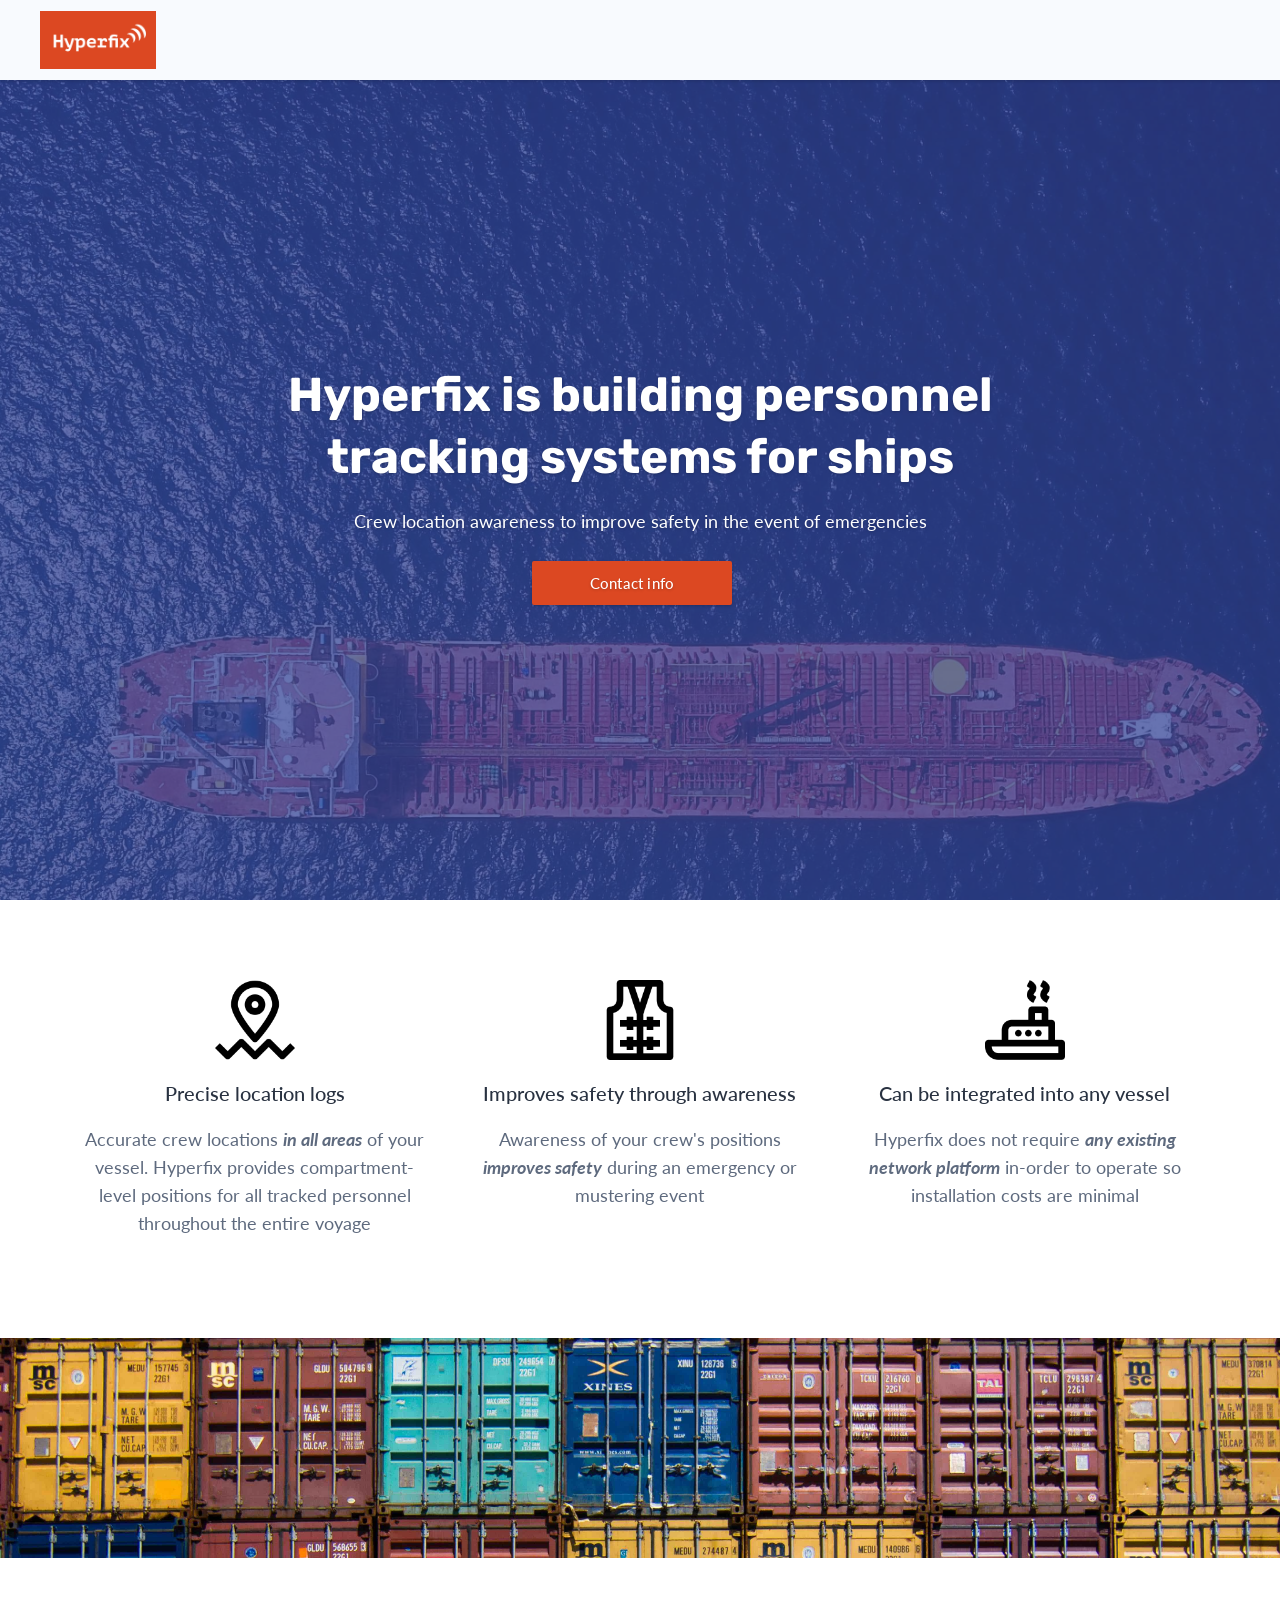
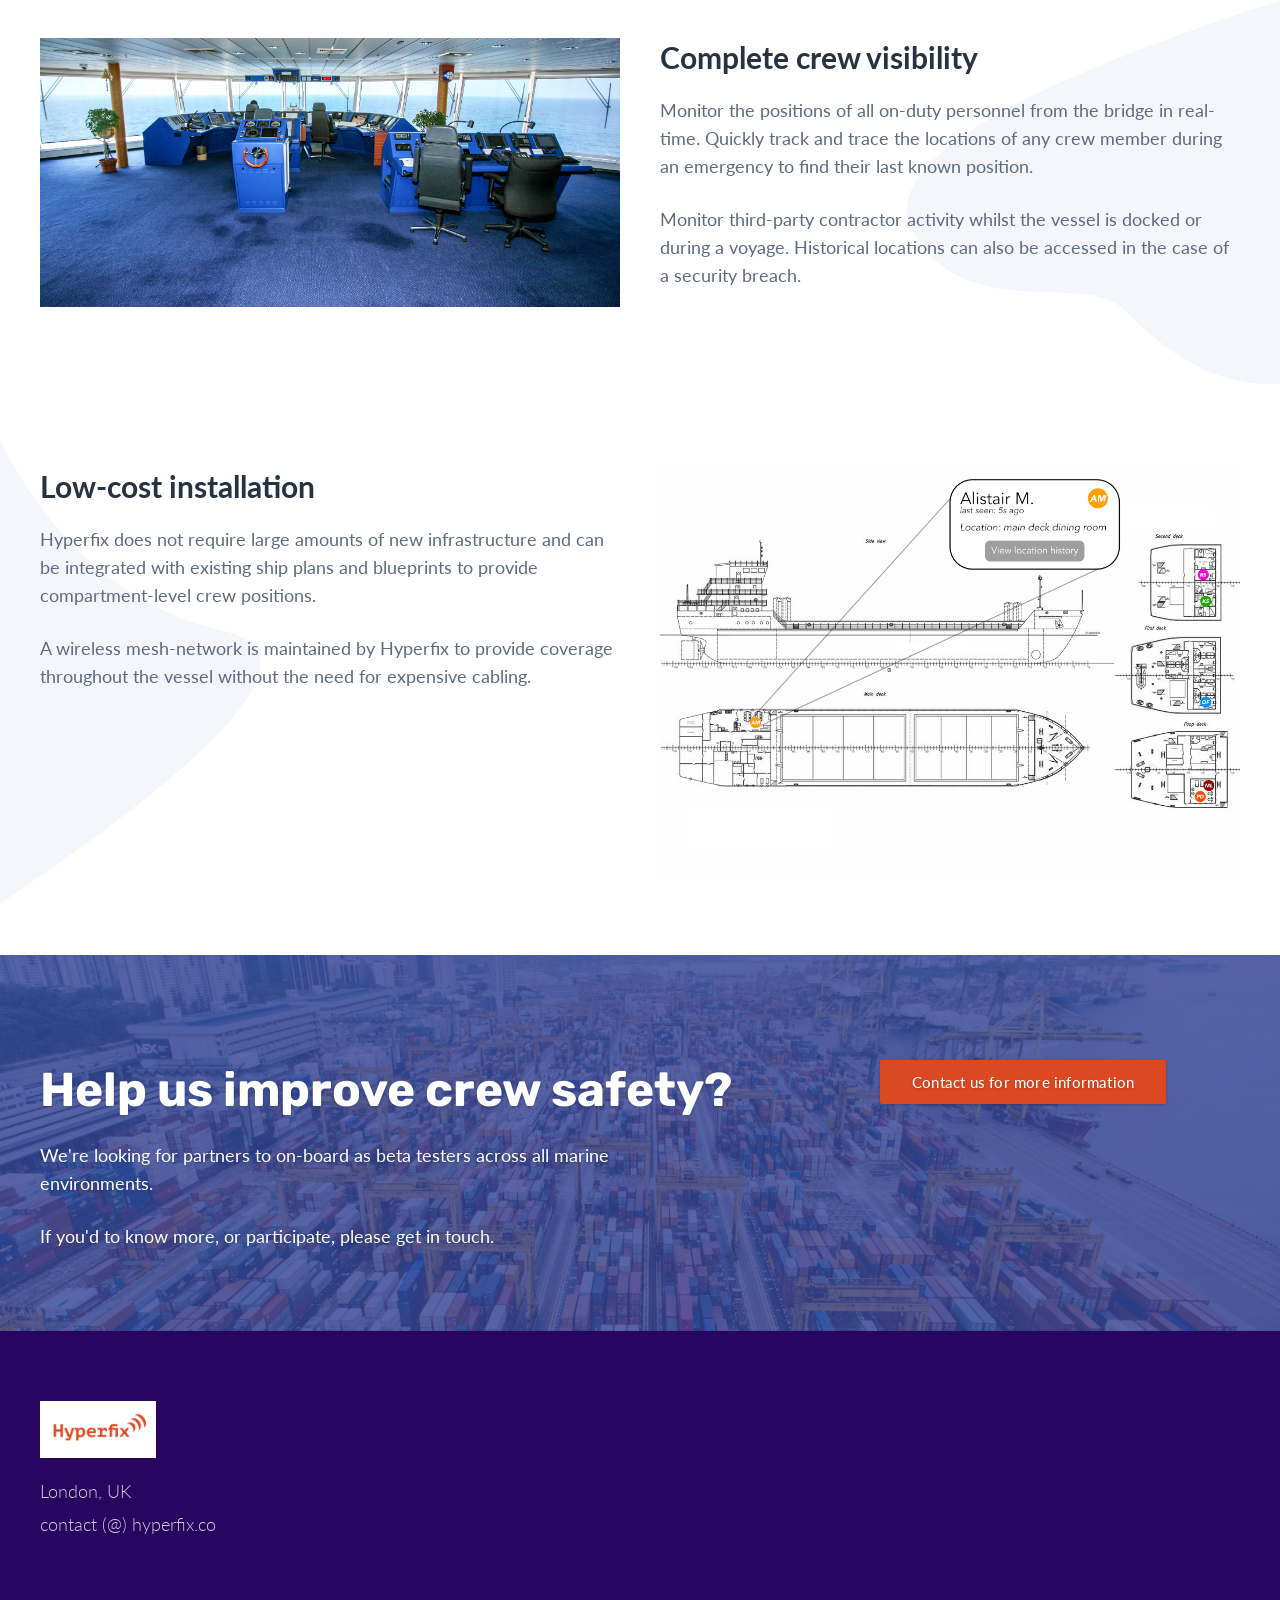
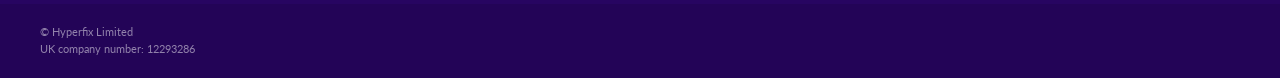
==== commit 9fd92c9c: "Update all" ====
--- a/index.html
+++ b/index.html
@@ -291,7 +291,7 @@
         <div class="mobile-header">
             <div class="logo">
                 <a href="/">
-                    <img alt="Templatize" src="/images/logo_1_dark_small_draft.png">
+                    <img alt="" src="/images/logo_1_dark_small_draft.png">
                 </a>
             </div>
         </div>
@@ -306,8 +306,8 @@
         dark-bg
         
         height-full" style="
-        background-image: url(/images/tanker.jpg);
-        
+        background-image: url(/images/tanker-mid.jpg);
+        background-position: center;
         
         
         
@@ -376,64 +376,25 @@
         
         
         <div class="callout">
-            <img src="images/icons8_user_groups_80.png" class="icon" alt="">
-            <h3>Key feature one</h3><p>Explain a little bit more about this <strong><em>awesome</em></strong> feature and how it relates to your use case</p>
-            
-            
-
-<div class="actions">
-    
-    
-    
-    <div class="text-action-container">
-        <a href="#" class="text-action">Get more icons at Icons8.com</a>
-    </div>
-    
-</div>
-
-            
+            <img src="images/marine-icons/002-pin.png" class="icon" alt="">
+            <h3>Precise location logs</h3>
+            <p>Accurate crew locations <strong><em>in all areas</em></strong> of your vessel. Hyperfix provides compartment-level positions for all tracked personnel throughout the entire voyage</p>
         </div>
         
         
         
         <div class="callout">
-            <img src="images/icons8_combo_chart_80.png" class="icon" alt="">
-            <h3>Key feature two</h3><p>Explain a little bit more about this <strong><em>awesome</em></strong> feature and how it relates to your use case</p>
-            
-            
-
-<div class="actions">
-    
-    
-    
-    <div class="text-action-container">
-        <a href="#" class="text-action">Get more icons at Icons8.com</a>
-    </div>
-    
-</div>
-
-            
+            <img src="images/marine-icons/005-life-vest.png" class="icon" alt="">
+            <h3>Improves safety through awareness</h3>
+            <p>Awareness of your crew's positions <strong><em>improves safety</em></strong> during an emergency or mustering event</p>
         </div>
         
         
         
         <div class="callout">
-            <img src="images/icons8_flash_on_80.png" class="icon" alt="">
-            <h3>Key feature three</h3><p>Explain a little bit more about this <strong><em>awesome</em></strong> feature and how it relates to your use case</p>
-            
-            
-
-<div class="actions">
-    
-    
-    
-    <div class="text-action-container">
-        <a href="#" class="text-action">Get more icons at Icons8.com</a>
-    </div>
-    
-</div>
-
-            
+            <img src="images/marine-icons/014-ship.png" class="icon" alt="">
+            <h3>Can be integrated into any vessel</h3>
+            <p>Hyperfix does not require <strong><em>any existing network platform</em></strong> in-order to operate so installation costs are minimal</p>
         </div>
         
         
@@ -450,7 +411,7 @@
         light-bg
         image-center
         " style="
-        background-image: url(&#39;https://cdn.spark.app/media/templates/image/hero_bg_2x.jpg&#39;);
+        background-image: url(images/containers2-mid.jpg);
         
         
         
@@ -476,7 +437,6 @@
 
 <div class="box-content text-center" style="margin-right: auto; margin-left: auto; max-width: 600px;">
 
-        <p>Show a fancy product screenshot, gif, or customer video below to wow readers</p><h2>Add a big reinforcing hero statement here</h2>
         </div>
 </div>
         
@@ -489,8 +449,6 @@
 
 <div class="box-content" style="margin-right: auto; margin-left: auto; max-width: 800px;">
 
-    
-        <img src="images/featured_image_placeholder_2_2x.png" alt="">
     
     </div>
 </div>
@@ -507,7 +465,7 @@
         light-bg
         image-left
         " style="
-        background-image: url(&#39;https://cdn.spark.app/media/templates/image/sections_bg_2x_LtHJmm3.jpg&#39;);
+        background-image: url(images/sections_bg_2x_LtHJmm3.jpg);
         
         
         
@@ -536,7 +494,7 @@
 <div class="box-content" style="">
 
     
-        <img src="images/screely_1557281139117.png" alt="">
+        <img src="images/bridge-controls.jpg" alt="">
     
     </div>
 </div>
@@ -548,18 +506,11 @@
 
 <div class="box-content" style="">
 
-        <h2>Optional drill down</h2><p>Credentialize your story with customer examples so that users can see your product in action. You can also use this to highlight various use cases of your product.</p><p>We used a free tool, <a href="https://www.screely.com/">screely.com</a>, to stylize these stock photos.</p>
-        
-        
-
-<div class="actions">
-    
-    
-    
-    <div class="text-action-container">
-        <a href="#" class="text-action">Call to action here</a>
-    </div>
-    
+        <h2>Complete crew visibility</h2>
+        <p>Monitor the positions of all on-duty personnel from the bridge in real-time. Quickly track and trace the locations of any crew member during an emergency to find their last known position.</p>
+        <p>Monitor third-party contractor activity whilst the vessel is docked or during a voyage. Historical locations can also be accessed in the case of a security breach.</p>
+        
+        
 </div>
 
         
@@ -578,7 +529,7 @@
         light-bg
         image-right
         " style="
-        background-image: url(&#39;https://cdn.spark.app/media/templates/image/sections_bg_2x.jpg&#39;);
+        background-image: url(images/sections_bg_2x.jpg);
         
         
         
@@ -607,7 +558,7 @@
 <div class="box-content" style="">
 
     
-        <img src="images/screely_1557283248147.png" alt="">
+        <img src="images/plans_and_crew_loc.png" alt="">
     
     </div>
 </div>
@@ -619,81 +570,13 @@
 
 <div class="box-content" style="">
 
-        <h2>Another optional drill down</h2><p>Credentialize your story with customer examples so that users can see your product in action. You can also use this to highlight various use cases of your product.</p><p>We used a free tool,&nbsp;<a href="https://www.screely.com/">screely.com</a>, to stylize these stock photos.</p>
-        
-        
-
-<div class="actions">
-    
-    
-    
-    <div class="text-action-container">
-        <a href="#" class="text-action">Call to action here</a>
-    </div>
-    
-</div>
-
-        
+        <h2>Low-cost installation</h2>
+        <p>Hyperfix does not require large amounts of new infrastructure and can be integrated with existing ship plans and blueprints to provide compartment-level crew positions.</p>
+        <p>A wireless mesh-network is maintained by Hyperfix to provide coverage throughout the vessel without the need for expensive cabling.</p>
     </div>
 </div>
     
     <!-- /Image -->
-
-    </div>
-</div>
-</section>
-<!-- Quotes Section -->
-
-<section class="section
-        quotes-section quote-lg
-        dark-bg
-        center
-        " style="
-        background-image: url(&#39;https://cdn.spark.app/media/templates/image/bg_pattern.jpg&#39;);
-        
-        
-        
-        
-      ">
-
-    
-    <div class="section-background" style="background-color: #344498; opacity: 0.8;"></div>
-    
-
-    
-
-<div class="box section-box box-padding-top-8 box-padding-right-2 box-padding-bottom-4 box-padding-left-2">
-
-
-<div class="box-content" style="margin-right: auto; margin-left: auto; max-width: 1200px;">
-
-        
-        
-    <!-- Quotes -->
-    <div class="quotes">
-        
-        
-        <blockquote>
-            
-                <svg class="icon-big-quote" viewBox="0 0 24 24"><path fill="currentColor" d="M13 14.725c0-5.141 3.892-10.519 10-11.725l.984 2.126c-2.215.835-4.163 3.742-4.38 5.746 2.491.392 4.396 2.547 4.396 5.149 0 3.182-2.584 4.979-5.199 4.979-3.015 0-5.801-2.305-5.801-6.275zm-13 0c0-5.141 3.892-10.519 10-11.725l.984 2.126c-2.215.835-4.163 3.742-4.38 5.746 2.491.392 4.396 2.547 4.396 5.149 0 3.182-2.584 4.979-5.199 4.979-3.015 0-5.801-2.305-5.801-6.275z"></path></svg>
-            
-            <p class="quote">[This is an example quote] - We were losing a lot of time and money doing X. [Your company] made it so easy to do [something] that we couldn't imagine what it was like ever running our business without it!
-</p>
-            <cite>
-                
-                <img class="profile" src="images/source_1_2x.png" alt="">
-                
-                <div class="info">
-                    <h4 class="source">Customer name</h4>
-                    <p class="position">Add a photo if possible, it helps!</p>
-                </div>
-            </cite>
-            
-        </blockquote>
-        
-        
-    </div>
-    <!-- /Quotes -->
 
     </div>
 </div>
@@ -704,7 +587,7 @@
         dark-bg
         cta-left
         " style="
-        background-image: url(/images/containers.jpg);">
+        background-image: url(/images/containers-mid.jpg);">
 
     
     <div class="section-background" style="background-color: #344498; opacity: 0.8;"></div>
@@ -721,7 +604,7 @@
         
     <!-- CTA -->
     <div class="content">
-        <p></p><h1>Help us improve crew safety?</h1><p>We're looking for partners to on-board as beta testers across all marine environments</p><p>If you'd to know more, or participate, please get in touch</p>
+        <p></p><h1>Help us improve crew safety?</h1><p>We're looking for partners to on-board as beta testers across all marine environments.</p><p>If you'd to know more, or participate, please get in touch.</p>
     </div>
     
     
@@ -731,17 +614,8 @@
     <div class="buttons-container">
         
         <a id="bottom-contact-button" href="#contact" class="button button-primary">Contact us for more information</a>
-        
-        
-        <!-- <a href="#" class="button button-secondary">View pricing</a> -->
-        
-    </div>
-    
-    
-    
-<!--     <div class="text-action-container">
-        <a href="#" class="text-action">See more use cases</a>
-    </div> -->
+    </div>
+    
     
 </div>
 
@@ -772,36 +646,6 @@
                     <p>contact (@) hyperfix.co</p>
                 </div>
             </div>
-            <!-- <div class="menus">
-                
-                <div class="menu">
-                    <h4>Footer section</h4>
-                    <ul>
-                        
-                        <li><a class="" href="#">Customize in elements</a></li>
-                        
-                    </ul>
-                </div>
-                
-                <div class="menu">
-                    <h4>Footer section</h4>
-                    <ul>
-                        
-                        <li><a class="" href="#">Customize in elements</a></li>
-                        
-                    </ul>
-                </div>
-                
-                <div class="menu">
-                    <h4>Footer section</h4>
-                    <ul>
-                        
-                        <li><a class="" href="#">Customize in elements</a></li>
-                        
-                    </ul>
-                </div>
-                
-            </div> -->
         </div>
     </section>
     <section class="secondary-footer">
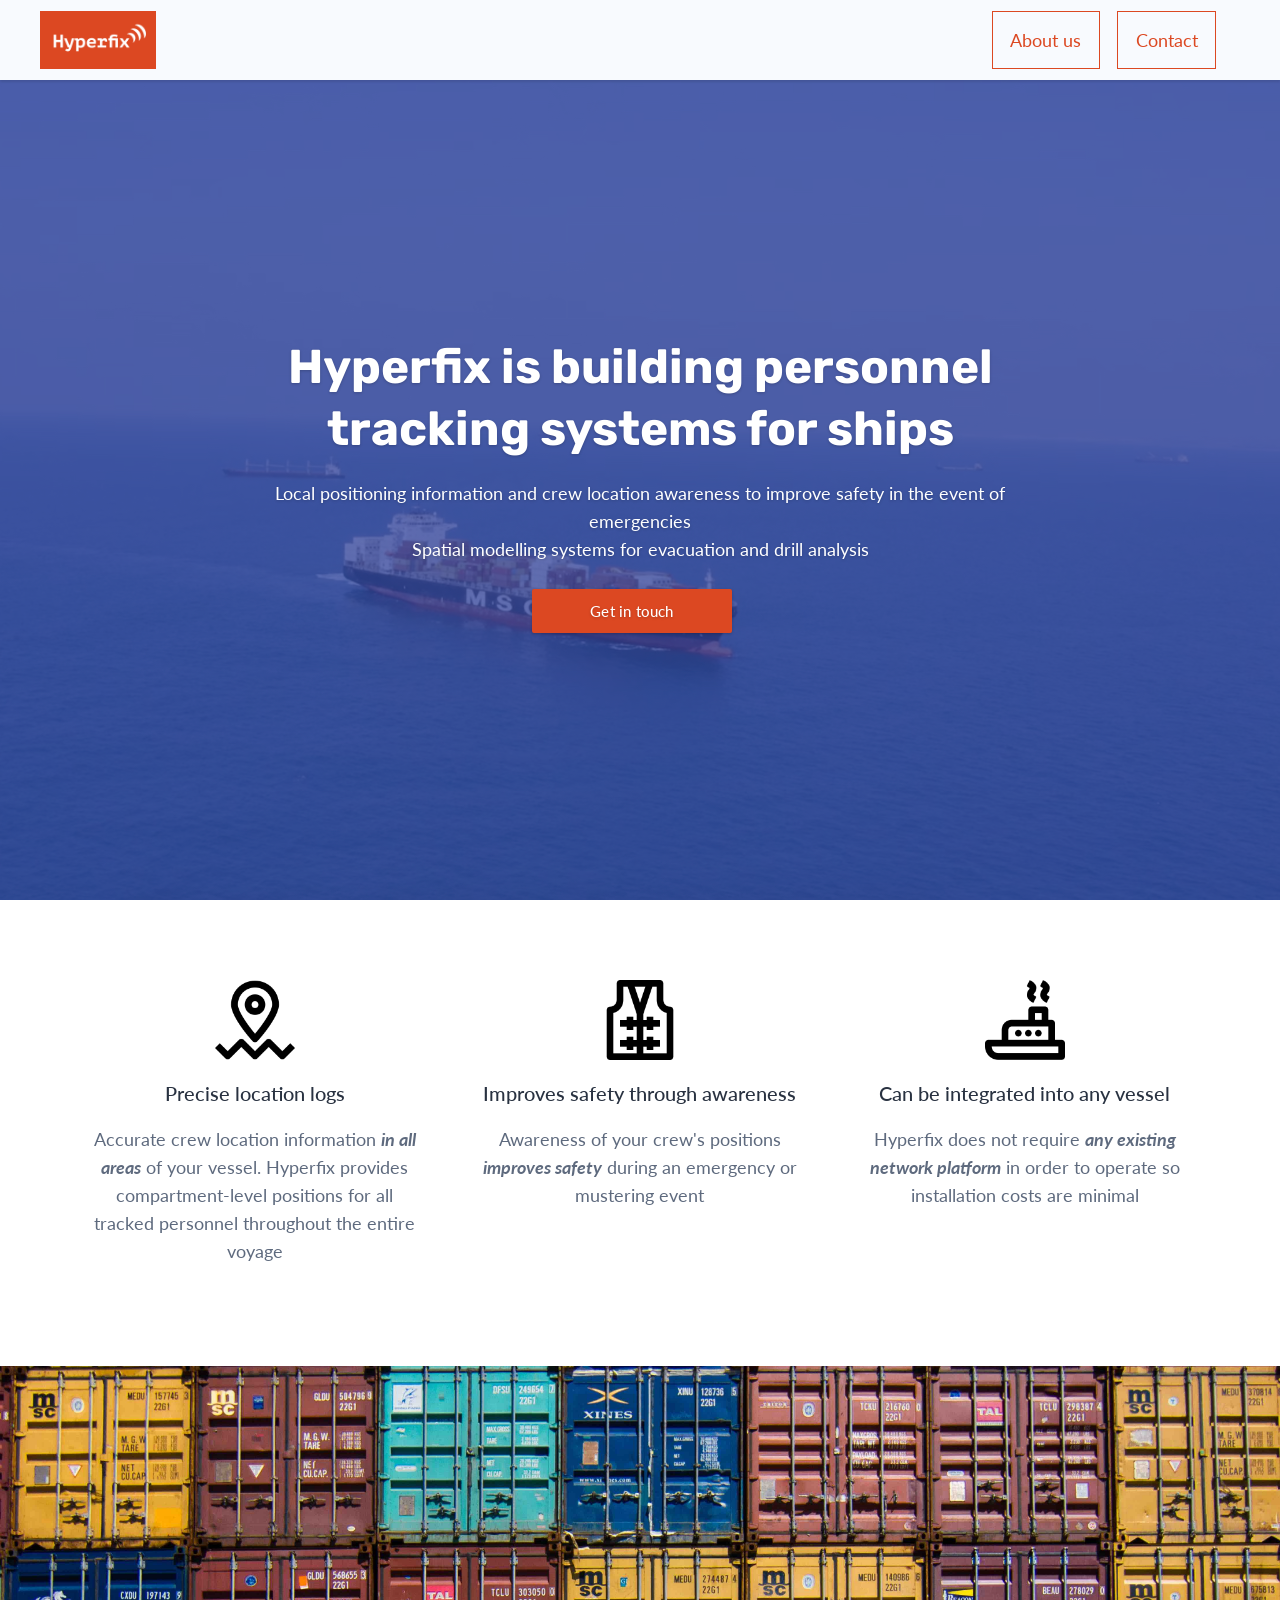
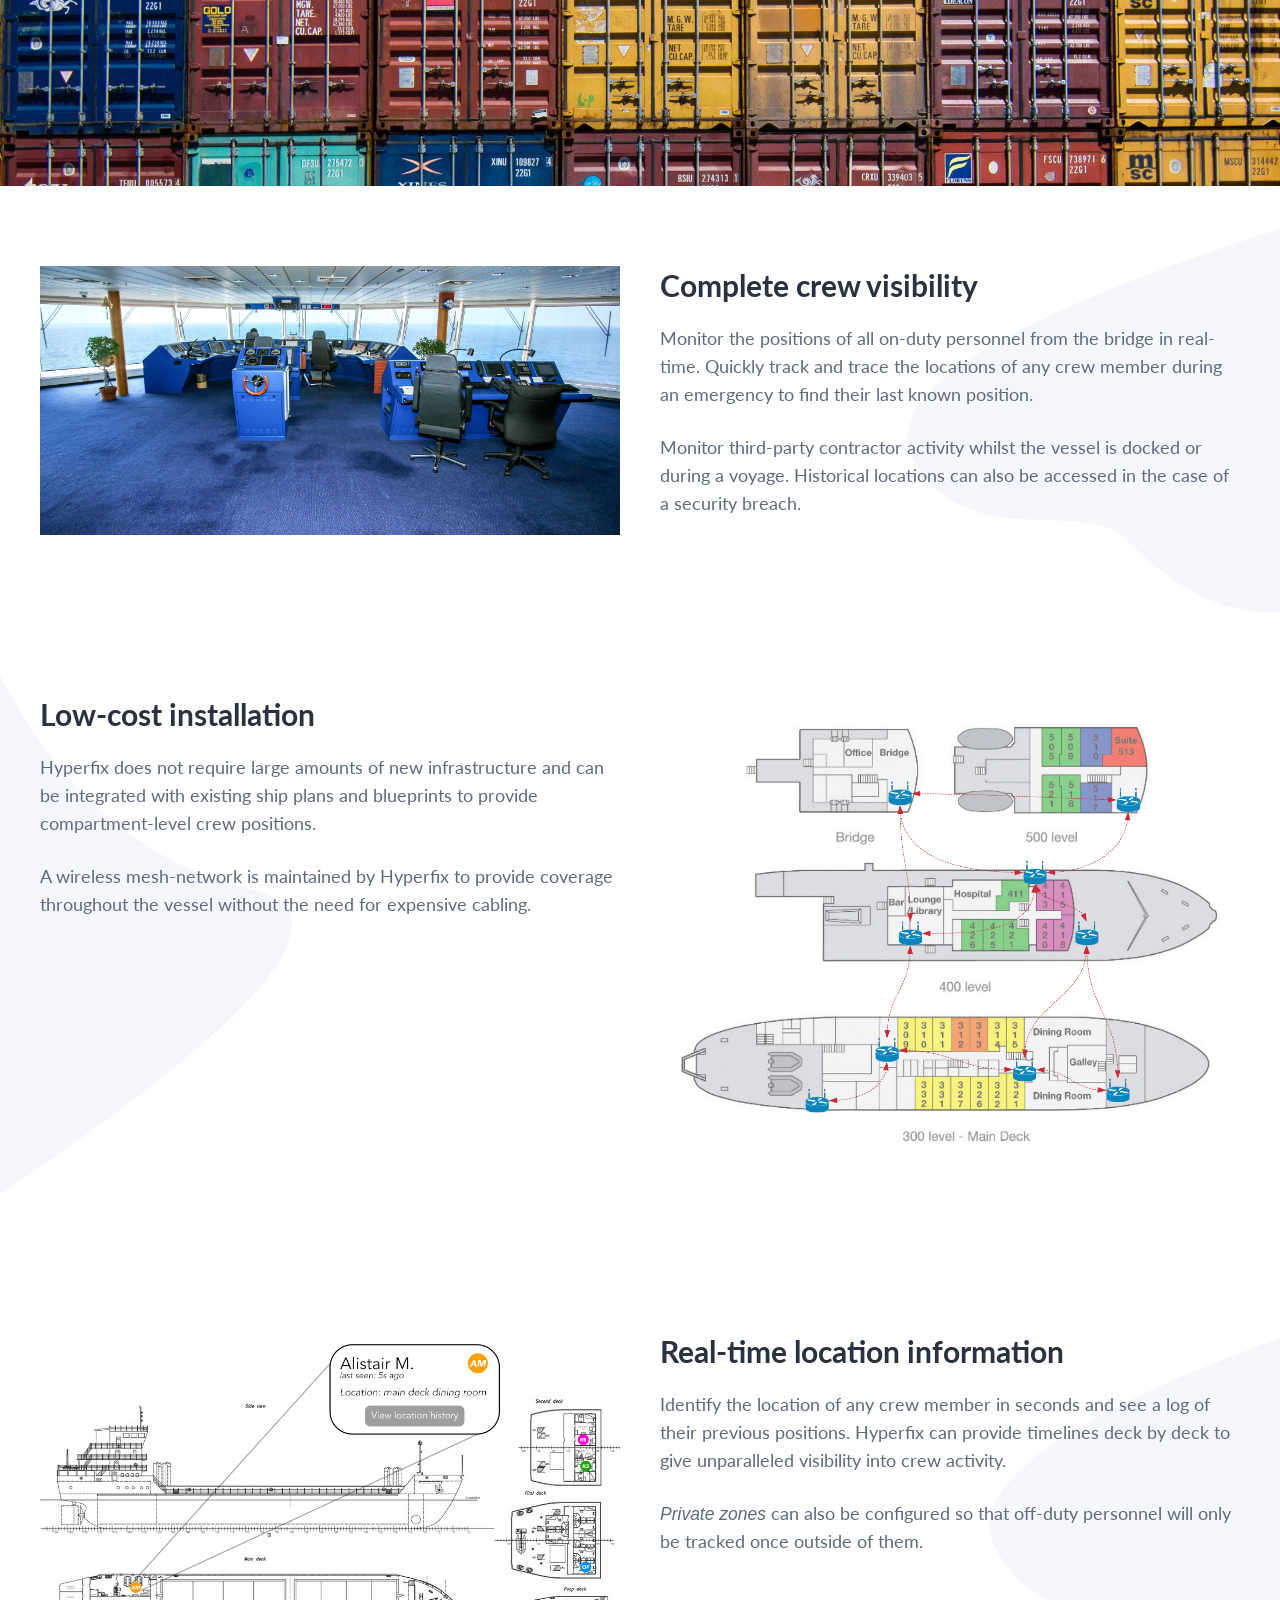
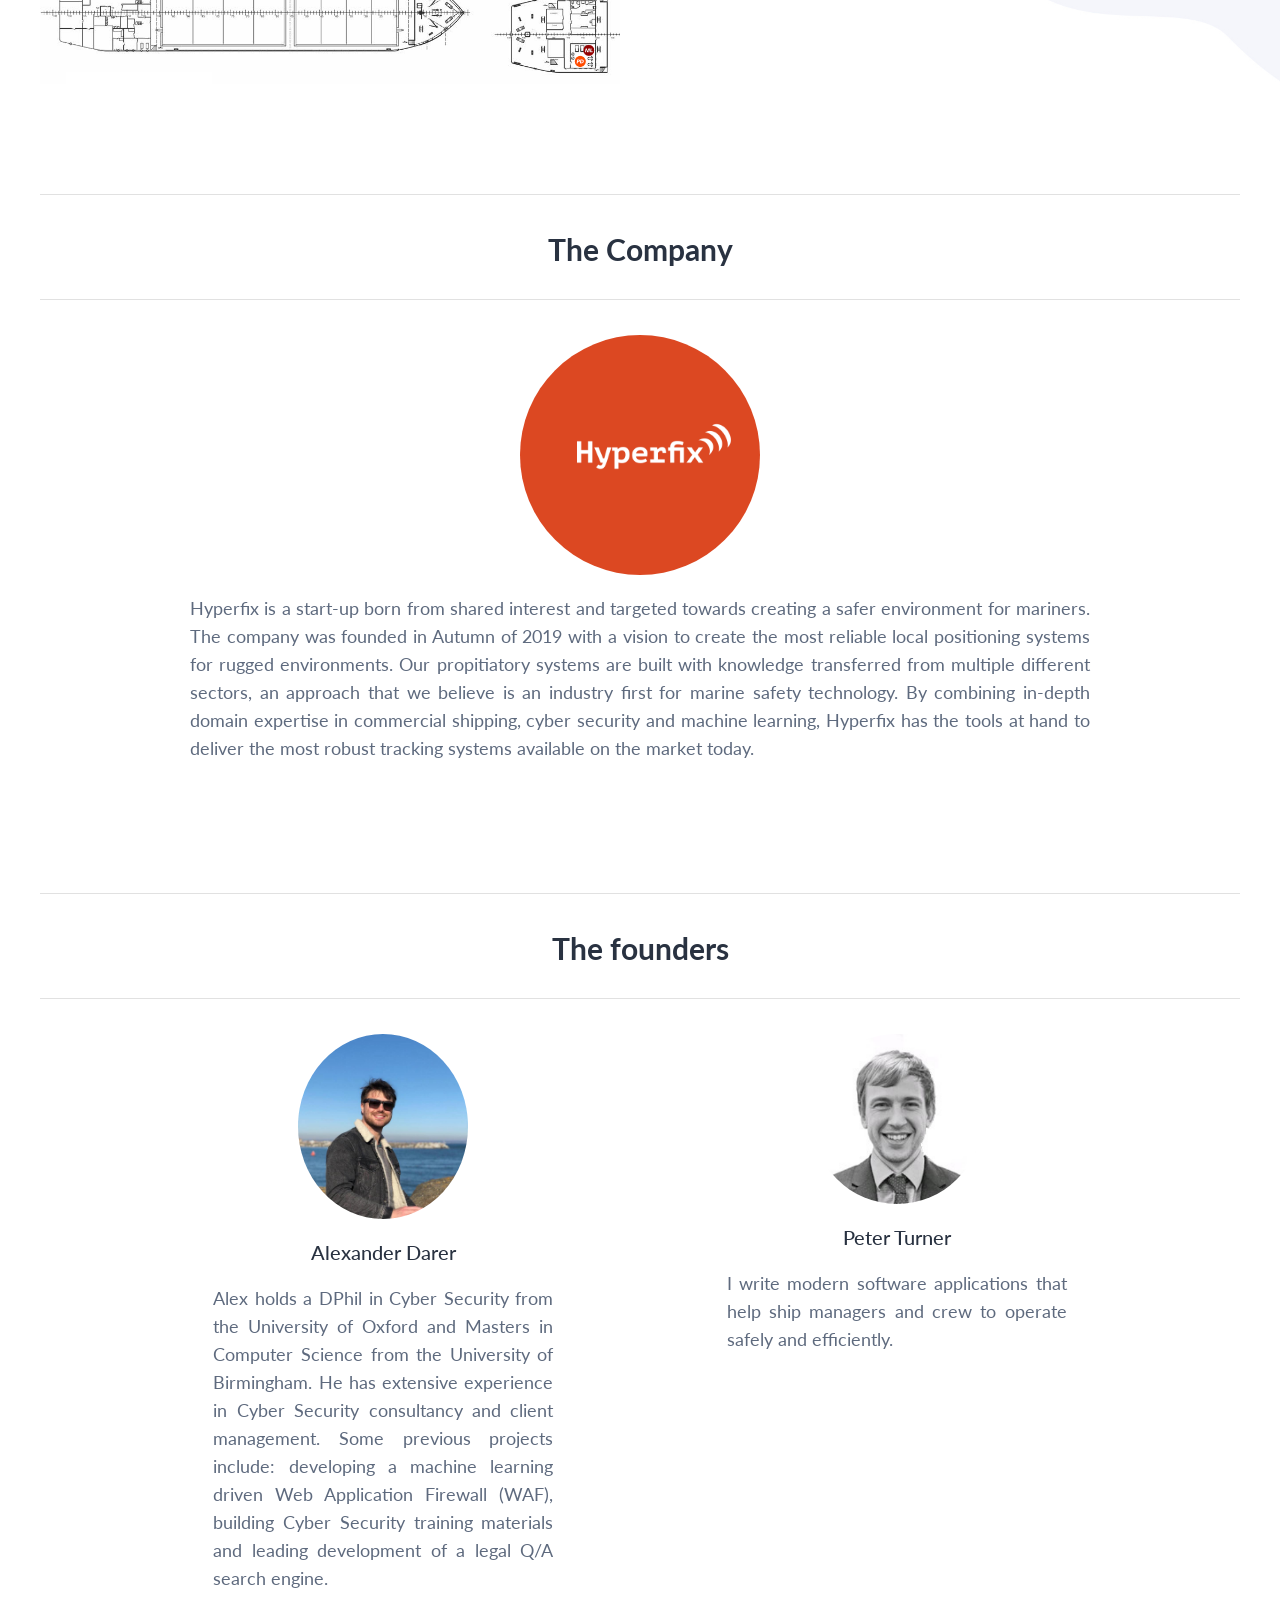
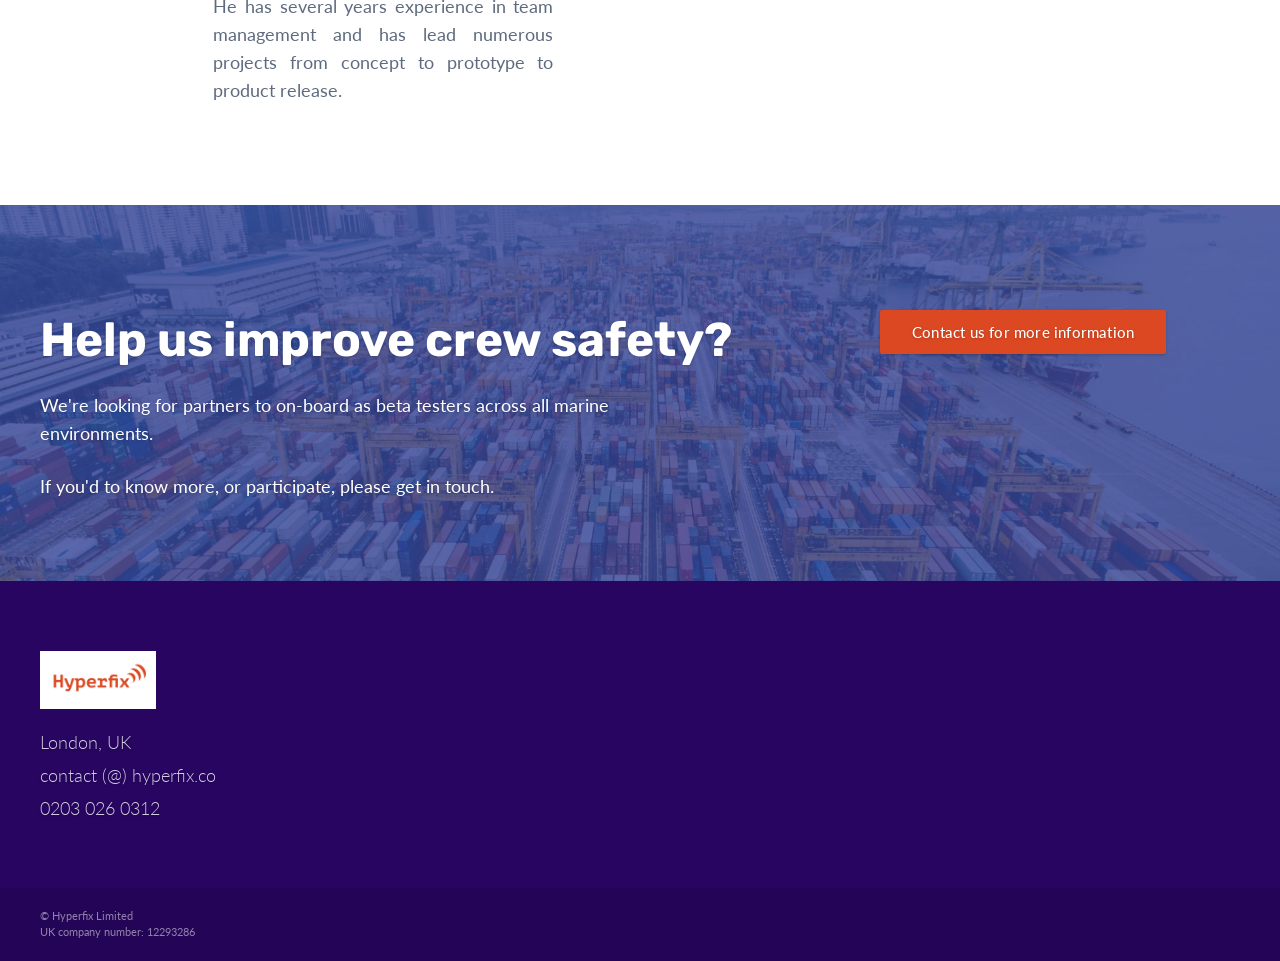
==== commit 57e26664: "Update site" ====
--- a/index.html
+++ b/index.html
@@ -279,6 +279,76 @@
   );
 }
 
+.profile {
+  text-align: justify;
+}
+
+.profile h3 {
+  text-align: center;
+}
+
+.profile-pic {
+  width: 50%;
+  border-radius: 50%;
+  margin: auto;
+}
+
+.company-profile {
+  text-align: justify;
+}
+
+.company-profile h3 {
+  text-align: center;
+}
+
+.company-profile-pic {
+  width: 20%;
+  border-radius: 50%;
+  margin: auto;
+}
+
+.company-text {
+  width: 75%;
+  margin: auto;
+}
+
+.navbox {
+  position: absolute;
+  right: 5%;
+}
+.navlink {
+  /*position: absolute;*/
+  /*right: 10%;*/
+  float: right;
+  margin-left: 1em;
+}
+
+.navlink a {
+  color: #DC4822;
+  border: 1px solid #DC4822;
+  padding: 1em;
+}
+
+.navlink a:hover {
+  color: #fff;
+  /*border: 1px solid #DC4822;*/
+  background-color: #DC4822;
+}
+
+#about {
+    display: block;
+    position: relative;
+    top: -100px;
+    visibility: hidden;
+}
+
+#introvid {
+  position: absolute;
+  right: 0;
+  bottom: 0;
+  min-width: 100%;
+  min-height: 100%;
+}
 
 </style>
 </head>
@@ -294,6 +364,10 @@
                     <img alt="" src="/images/logo_1_dark_small_draft.png">
                 </a>
             </div>
+            <div class="navbox">
+              <div class="navlink"><a href="#contact">Contact</a></div>
+              <div class="navlink"><a href="#about">About us</a></div>
+            </div>
         </div>
     </div>
 </header>
@@ -307,12 +381,17 @@
         
         height-full" style="
         background-image: url(/images/tanker-mid.jpg);
+        /*background-image: url(/video/ship-flyby2-cover.jpg);*/
         background-position: center;
         
         
         
       ">
 
+      <video autoplay muted loop id="introvid" poster="/video/ship-flyby2-cover.jpg">
+        <source src="/video/ship-flyby2_small.mp4" type="video/mp4">
+      </video>
+
     
     <div class="section-background" style="background-color: #344498; opacity: 0.74;"></div>
     
@@ -327,7 +406,9 @@
         
         
     <!-- Text -->
-    <h1>Hyperfix is building personnel tracking systems for ships</h1><p>Crew location awareness to improve safety in the event of emergencies</p>
+    <h1>Hyperfix is building personnel tracking systems for ships</h1>
+    <p>Local positioning information and crew location awareness to improve safety in the event of emergencies<br />
+    Spatial modelling systems for evacuation and drill analysis</p>
     
     
 
@@ -335,7 +416,7 @@
     
     <div class="buttons-container">
         
-        <a id="top-contact-button" href="#contact" class="button button-primary">Contact info</a>
+        <a id="top-contact-button" href="#contact" class="button button-primary">Get in touch</a>
         
         
     </div>
@@ -378,7 +459,7 @@
         <div class="callout">
             <img src="images/marine-icons/002-pin.png" class="icon" alt="">
             <h3>Precise location logs</h3>
-            <p>Accurate crew locations <strong><em>in all areas</em></strong> of your vessel. Hyperfix provides compartment-level positions for all tracked personnel throughout the entire voyage</p>
+            <p>Accurate crew location information <strong><em>in all areas</em></strong> of your vessel. Hyperfix provides compartment-level positions for all tracked personnel throughout the entire voyage</p>
         </div>
         
         
@@ -394,7 +475,7 @@
         <div class="callout">
             <img src="images/marine-icons/014-ship.png" class="icon" alt="">
             <h3>Can be integrated into any vessel</h3>
-            <p>Hyperfix does not require <strong><em>any existing network platform</em></strong> in-order to operate so installation costs are minimal</p>
+            <p>Hyperfix does not require <strong><em>any existing network platform</em></strong> in order to operate so installation costs are minimal</p>
         </div>
         
         
@@ -447,7 +528,7 @@
 <div class="box image-box">
 
 
-<div class="box-content" style="margin-right: auto; margin-left: auto; max-width: 800px;">
+<div class="box-content" style="margin-right: auto; margin-left: auto; max-width: 800px; min-height: 200px">
 
     
     </div>
@@ -558,7 +639,7 @@
 <div class="box-content" style="">
 
     
-        <img src="images/plans_and_crew_loc.png" alt="">
+        <img src="images/Hyperfix mesh diagram.png" alt="">
     
     </div>
 </div>
@@ -566,7 +647,6 @@
     
 
 <div class="box copy-box box-padding-left-0 box-padding-right-2">
-
 
 <div class="box-content" style="">
 
@@ -583,10 +663,163 @@
 </section>
 
 <section class="section
+        image-section
+        light-bg
+        image-left
+        " style="
+        background-image: url(images/sections_bg_2x_LtHJmm3.jpg);
+        
+        
+        
+        
+      ">
+
+    
+    <div class="section-background" style="background-color: #FFFFFF; opacity: 0;"></div>
+    
+
+    
+
+<div class="box section-box box-padding-top-8 box-padding-right-2 box-padding-bottom-8 box-padding-left-2">
+
+
+<div class="box-content" style="margin-right: auto; margin-left: auto; max-width: 1200px;">
+
+        
+        
+    <!-- Image -->
+    
+
+<div class="box image-box box-padding-right-2 box-padding-left-0">
+
+
+<div class="box-content" style="">
+
+    
+        <img src="images/plans_and_crew_loc.png" alt="">
+    
+    </div>
+</div>
+    
+    
+
+<div class="box copy-box box-padding-left-2 box-padding-right-0">
+
+
+<div class="box-content" style="">
+
+        <h2>Real-time location information</h2>
+        <p>Identify the location of any crew member in seconds and see a log of their previous positions. Hyperfix can provide timelines deck by deck to give unparalleled visibility into crew activity.</p>
+        <p><em>Private zones</em> can also be configured so that off-duty personnel will only be tracked once outside of them.</p>
+        
+        
+</div>
+
+        
+    </div>
+</div>
+    
+    <!-- /Image -->
+
+    </div>
+</div>
+</section>
+
+
+
+<section class="section
+        callouts-section
+        light-bg
+        center
+        ">
+
+    <div id="about"></div>
+    
+    <div class="section-background" style="background-color: #FFFFFF; opacity: 1;"></div>
+    
+
+    
+
+<div class="box section-box box-padding-top-0 box-padding-right-2 box-padding-bottom-8 box-padding-left-2">
+
+
+<div class="box-content" style="margin-right: auto; margin-left: auto; max-width: 1200px;">
+
+        
+        
+    <!-- Callouts -->
+    <hr />
+    <h2 style="text-align: center;">The Company</h2>
+    <hr />
+    <!-- <div class="callouts"> -->
+        
+        
+        <div class="callout company-profile">
+            <img src="images/logo_1_dark_draft.png" class="company-profile-pic" alt="">
+            <div class="company-text"><p>Hyperfix is a start-up born from shared interest and targeted towards creating a safer environment for mariners. The company was founded in Autumn of 2019 with a vision to create the most reliable local positioning systems for rugged environments. Our propitiatory systems are built with knowledge transferred from multiple different sectors, an approach that we believe is an industry first for marine safety technology. By combining in-depth domain expertise in commercial shipping, cyber security and machine learning, Hyperfix has the tools at hand to deliver the most robust tracking systems available on the market today.</p></div>
+        </div>    
+        
+    <!-- </div> -->
+    <!-- /Callouts -->
+
+    </div>
+</div>
+</section>
+
+<section class="section
+        callouts-section
+        light-bg
+        center
+        ">
+
+    
+    <div class="section-background" style="background-color: #FFFFFF; opacity: 1;"></div>
+    
+
+    
+
+<div class="box section-box box-padding-top-0 box-padding-right-2 box-padding-bottom-8 box-padding-left-2">
+
+
+<div class="box-content" style="margin-right: auto; margin-left: auto; max-width: 1200px;">
+
+        
+        
+    <!-- Callouts -->
+    <hr />
+    <h2 style="text-align: center;">The founders</h2>
+    <hr />
+    <div class="callouts">
+        
+        
+        <div class="callout profile">
+            <img src="images/alex-profile.jpeg" class="profile-pic" alt="">
+            <h3>Alexander Darer</h3>
+            <p>Alex holds a DPhil in Cyber Security from the University of Oxford and Masters in Computer Science from the University of Birmingham. He has extensive experience in Cyber Security consultancy and client management. Some previous projects include: developing a machine learning driven Web Application Firewall (WAF), building Cyber Security training materials and leading development of a legal Q/A search engine.<br />He has several years experience in team management and has lead numerous projects from concept to prototype to product release.</p>
+        </div>
+        
+        
+        
+        <div class="callout profile">
+            <img src="images/peter-profile.png" class="profile-pic" alt="">
+            <h3>Peter Turner</h3>
+            <p>I write modern software applications that help ship managers and crew to operate safely and efficiently.</p>
+        </div>
+        
+        
+        
+    </div>
+    <!-- /Callouts -->
+
+    </div>
+</div>
+</section>
+
+<section class="section
         cta-section
         dark-bg
-        cta-left
-        " style="
+        cta-left" 
+        style="
         background-image: url(/images/containers-mid.jpg);">
 
     
@@ -613,7 +846,7 @@
     
     <div class="buttons-container">
         
-        <a id="bottom-contact-button" href="#contact" class="button button-primary">Contact us for more information</a>
+        <a id="bottom-contact-button" href="https://forms.gle/gvCo2s3XbCgezrbp7" target="_blank" class="button button-primary">Contact us for more information</a>
     </div>
     
     
@@ -644,6 +877,7 @@
                 <div id="contact" class="contact-info">
                     <p>London, UK</p>
                     <p>contact (@) hyperfix.co</p>
+                    <p>0203 026 0312</p>
                 </div>
             </div>
         </div>
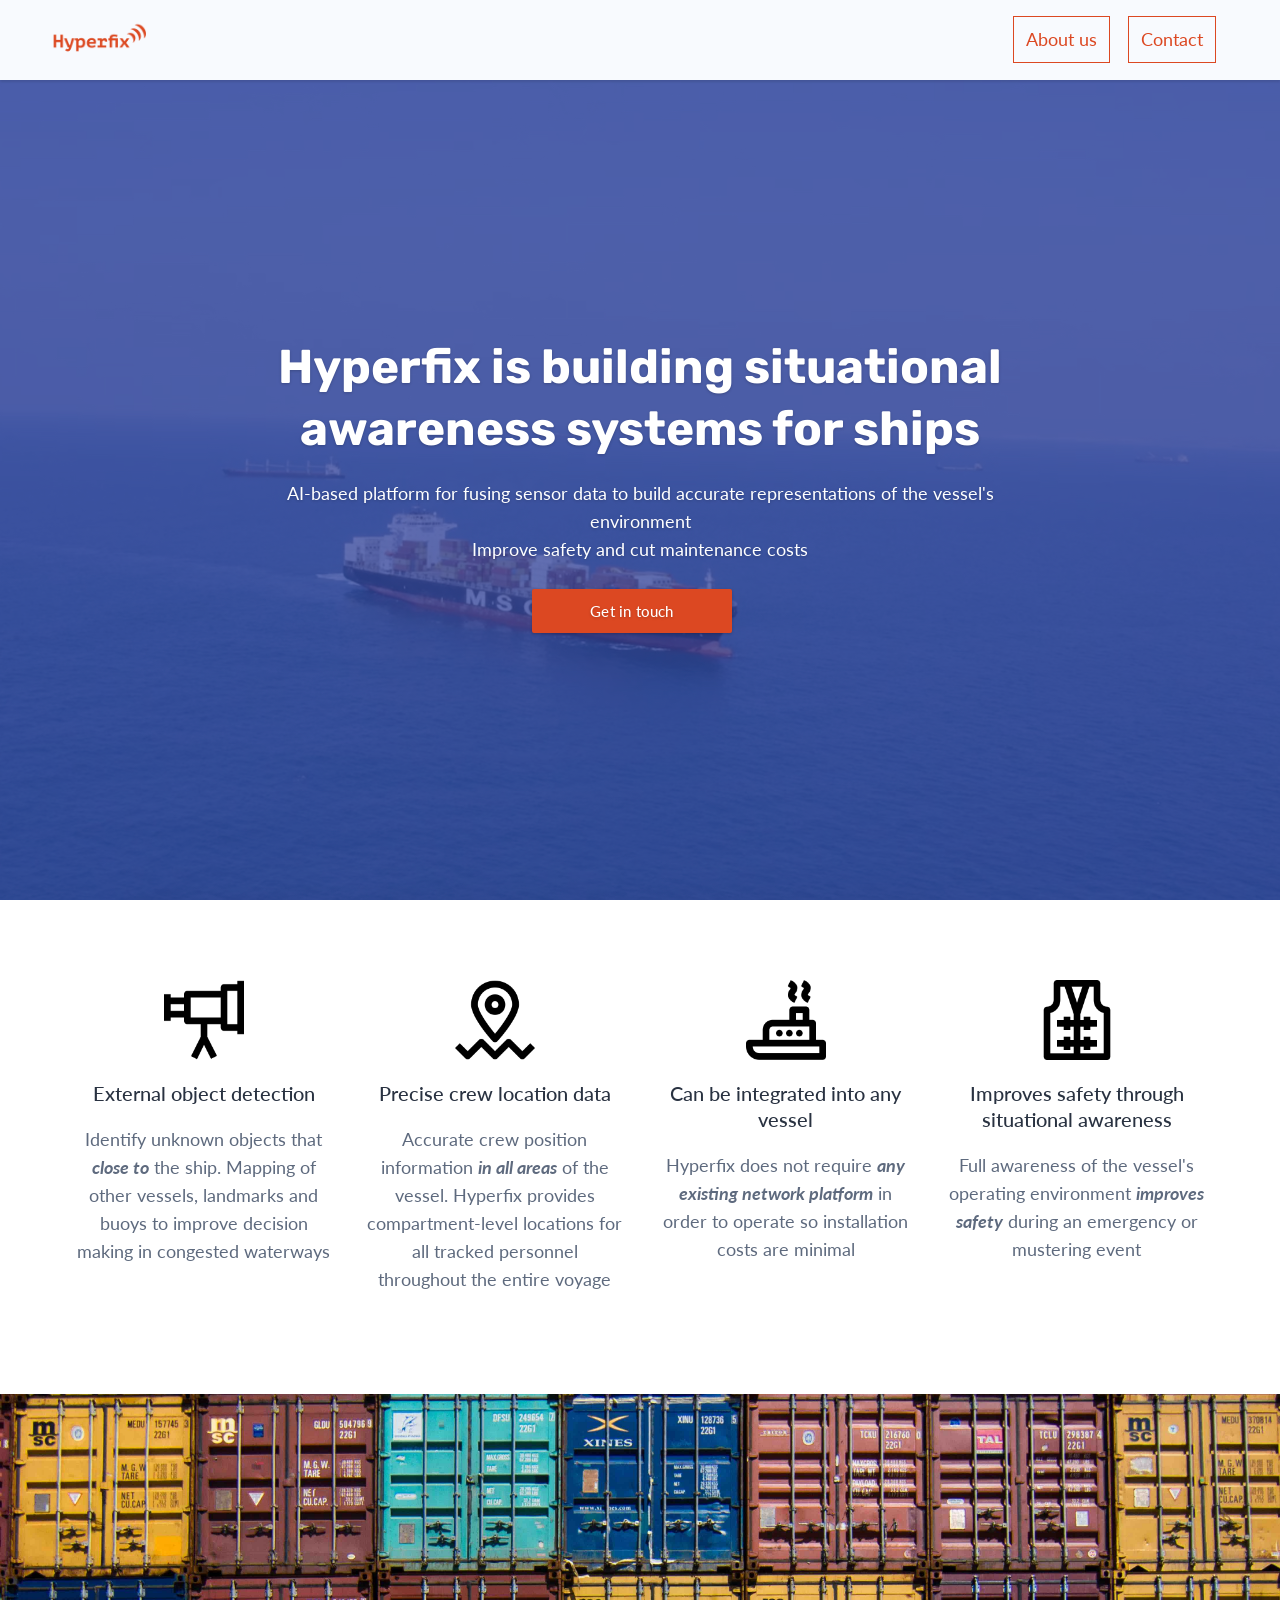
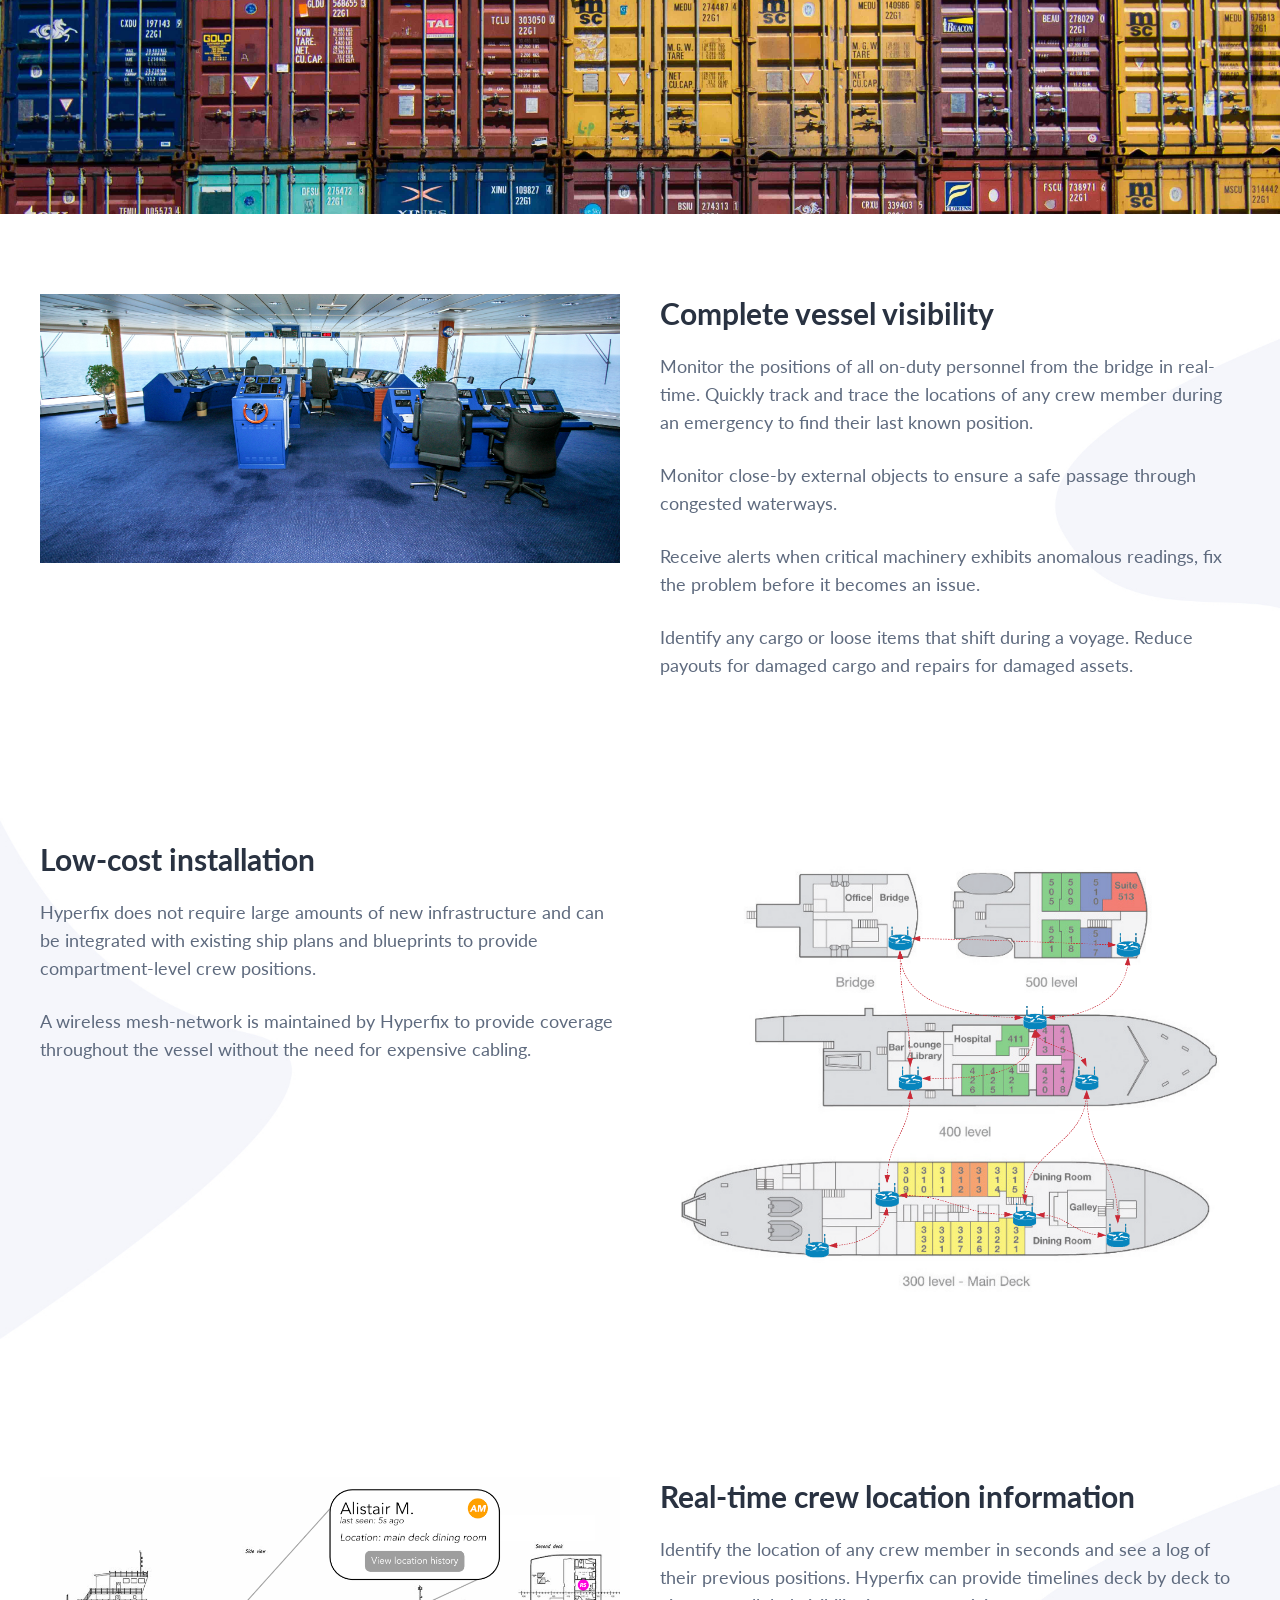
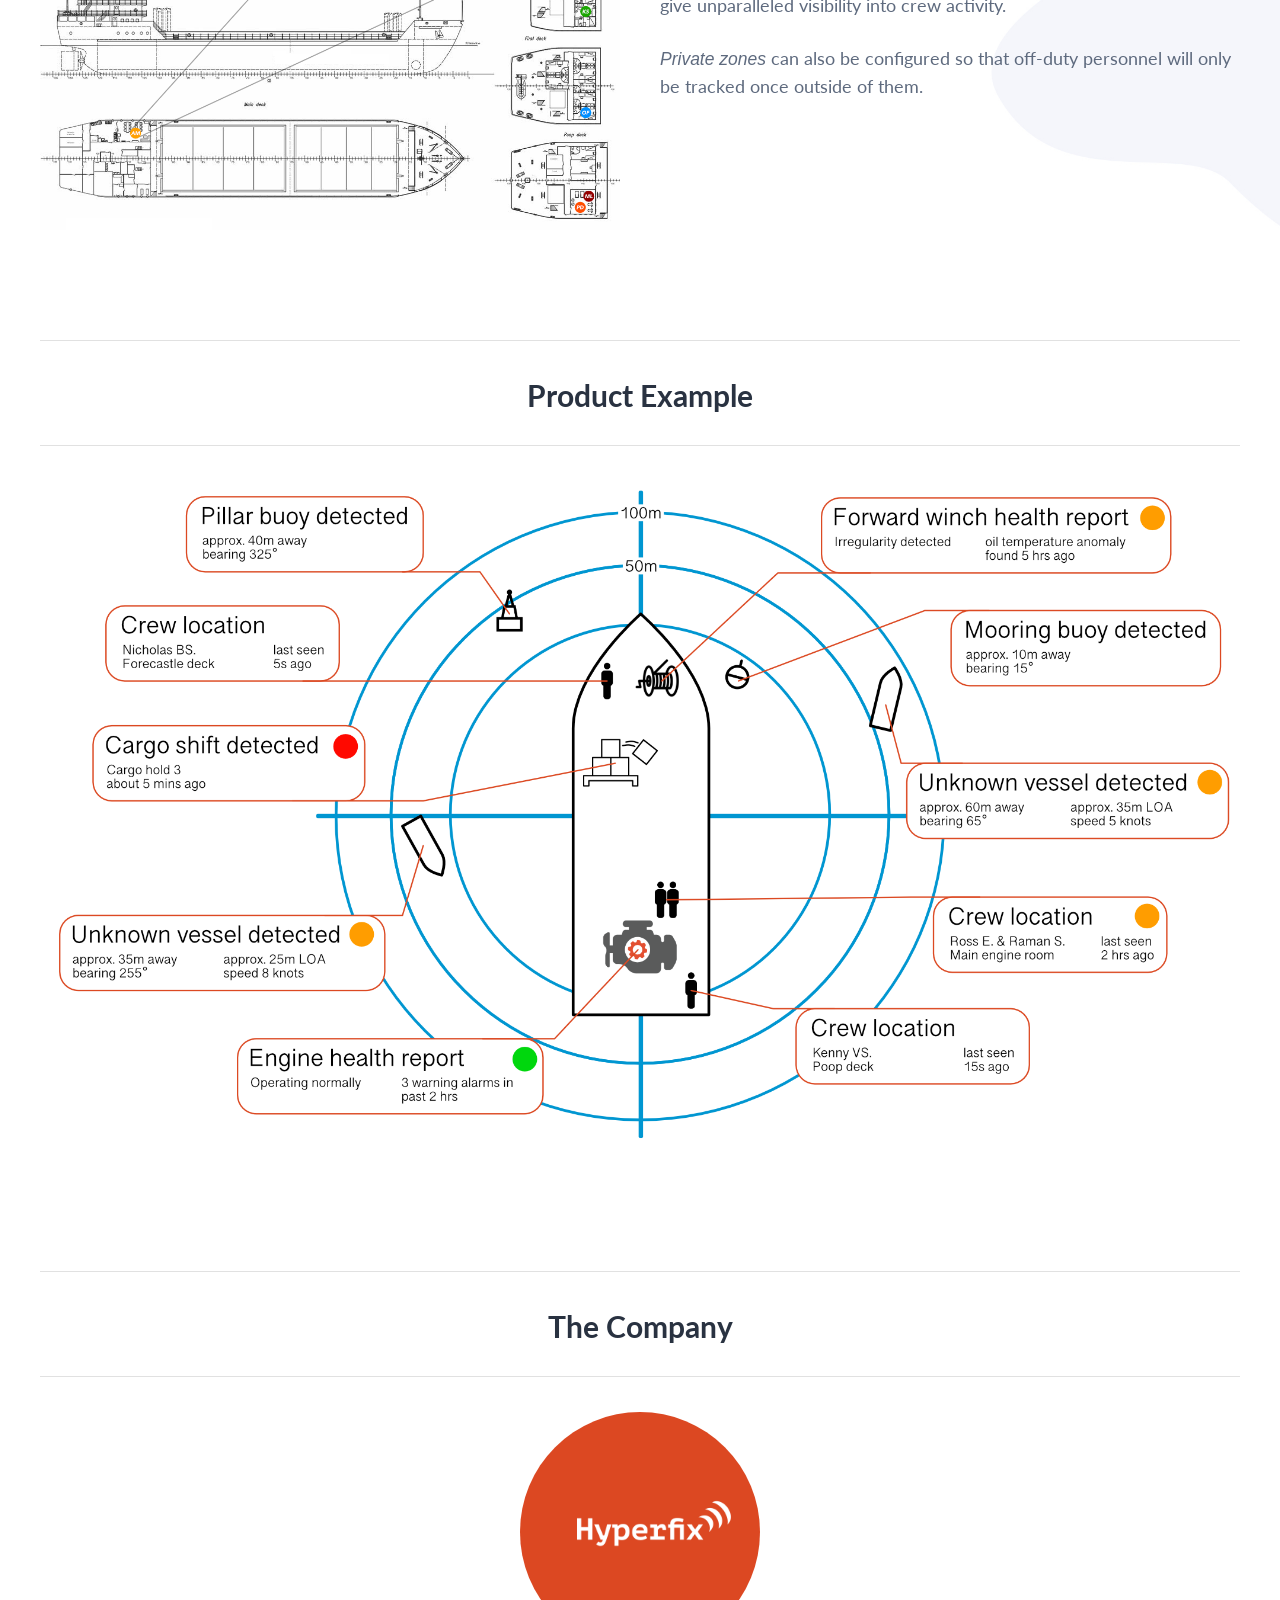
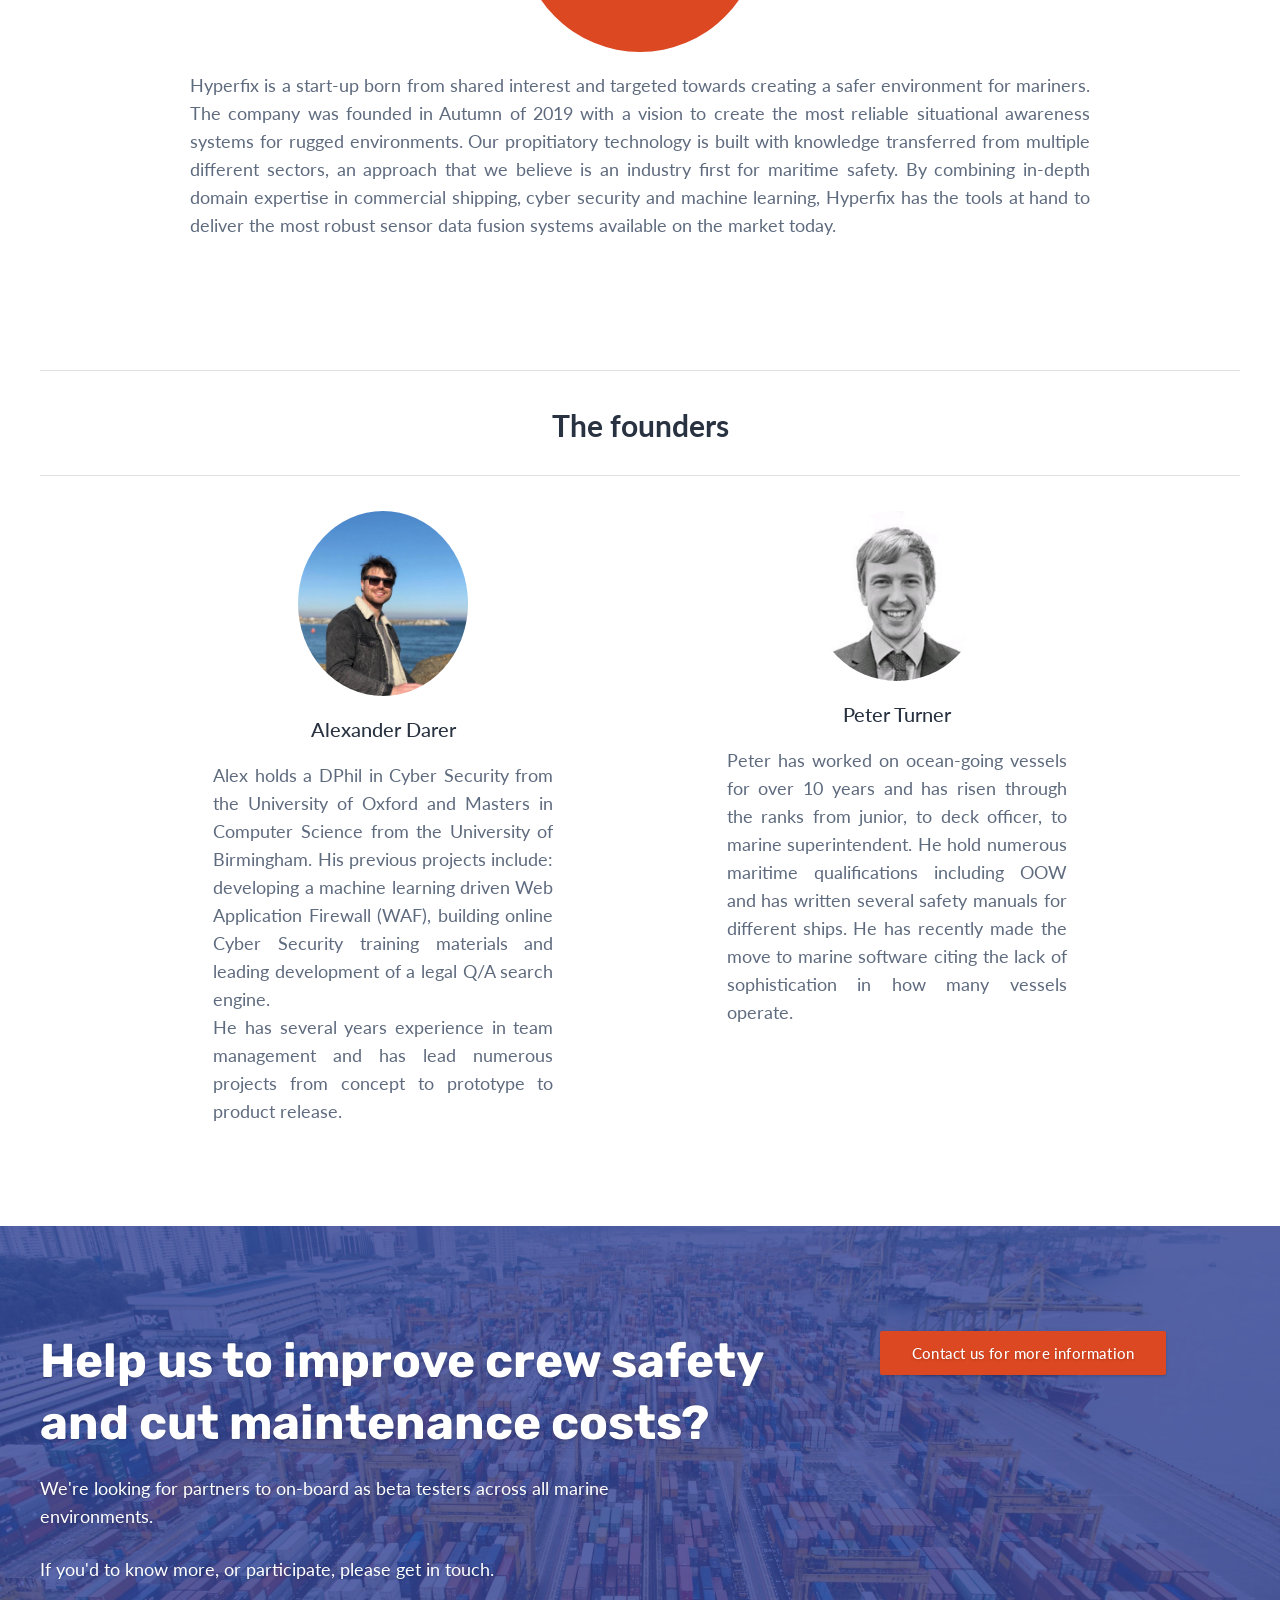
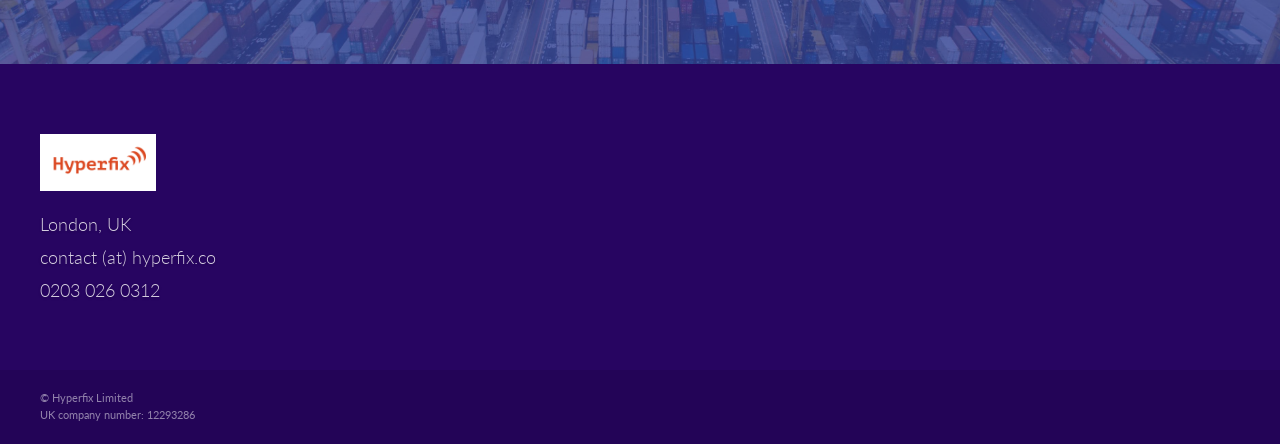
==== commit 1dabd8b4: "Web updates" ====
--- a/index.html
+++ b/index.html
@@ -326,7 +326,7 @@
 .navlink a {
   color: #DC4822;
   border: 1px solid #DC4822;
-  padding: 1em;
+  padding: 0.7em;
 }
 
 .navlink a:hover {
@@ -350,6 +350,24 @@
   min-height: 100%;
 }
 
+@media (max-width:700px){
+  #introvid[poster] {
+  /*  width: 100%;
+    height: 100%;*/
+   /* position: fixed;
+    left: -50%;*/
+    /*margin-left: 50%;*/
+  }
+  #introvid {
+    display: none;
+  }
+}
+
+
+.prod-pic {
+  width: 100%;
+}
+
 </style>
 </head>
 <body id="spark" class="sriracha site_page">
@@ -361,7 +379,7 @@
         <div class="mobile-header">
             <div class="logo">
                 <a href="/">
-                    <img alt="" src="/images/logo_1_dark_small_draft.png">
+                    <img alt="" src="/images/logo_1_transparent_orange_small_draft.png">
                 </a>
             </div>
             <div class="navbox">
@@ -380,7 +398,7 @@
         dark-bg
         
         height-full" style="
-        background-image: url(/images/tanker-mid.jpg);
+        background-image: url(/video/ship-flyby2-cover.jpg);
         /*background-image: url(/video/ship-flyby2-cover.jpg);*/
         background-position: center;
         
@@ -406,9 +424,9 @@
         
         
     <!-- Text -->
-    <h1>Hyperfix is building personnel tracking systems for ships</h1>
-    <p>Local positioning information and crew location awareness to improve safety in the event of emergencies<br />
-    Spatial modelling systems for evacuation and drill analysis</p>
+    <h1>Hyperfix is building situational awareness systems for ships</h1>
+    <p>AI-based platform for fusing sensor data to build accurate representations of the vessel's environment<br />
+    Improve safety and cut maintenance costs</p>
     
     
 
@@ -457,25 +475,27 @@
         
         
         <div class="callout">
+            <img src="images/marine-icons/008-telescope.png" class="icon" alt="">
+            <h3>External object detection</h3>
+            <p>Identify unknown objects that <strong><em>close to</em></strong> the ship. Mapping of other vessels, landmarks and buoys to improve decision making in congested waterways</p>
+        </div>
+
+        <div class="callout">
             <img src="images/marine-icons/002-pin.png" class="icon" alt="">
-            <h3>Precise location logs</h3>
-            <p>Accurate crew location information <strong><em>in all areas</em></strong> of your vessel. Hyperfix provides compartment-level positions for all tracked personnel throughout the entire voyage</p>
+            <h3>Precise crew location data</h3>
+            <p>Accurate crew position information <strong><em>in all areas</em></strong> of the vessel. Hyperfix provides compartment-level locations for all tracked personnel throughout the entire voyage</p>
         </div>
-        
-        
-        
-        <div class="callout">
-            <img src="images/marine-icons/005-life-vest.png" class="icon" alt="">
-            <h3>Improves safety through awareness</h3>
-            <p>Awareness of your crew's positions <strong><em>improves safety</em></strong> during an emergency or mustering event</p>
-        </div>
-        
-        
         
         <div class="callout">
             <img src="images/marine-icons/014-ship.png" class="icon" alt="">
             <h3>Can be integrated into any vessel</h3>
             <p>Hyperfix does not require <strong><em>any existing network platform</em></strong> in order to operate so installation costs are minimal</p>
+        </div>
+
+         <div class="callout">
+            <img src="images/marine-icons/005-life-vest.png" class="icon" alt="">
+            <h3>Improves safety through situational awareness</h3>
+            <p>Full awareness of the vessel's operating environment <strong><em>improves safety</em></strong> during an emergency or mustering event</p>
         </div>
         
         
@@ -541,6 +561,9 @@
 </section>
 <!-- Image Section -->
 
+
+
+
 <section class="section
         image-section
         light-bg
@@ -566,7 +589,6 @@
 
         
         
-    <!-- Image -->
     
 
 <div class="box image-box box-padding-right-2 box-padding-left-0">
@@ -587,23 +609,28 @@
 
 <div class="box-content" style="">
 
-        <h2>Complete crew visibility</h2>
+        <h2>Complete vessel visibility</h2>
         <p>Monitor the positions of all on-duty personnel from the bridge in real-time. Quickly track and trace the locations of any crew member during an emergency to find their last known position.</p>
-        <p>Monitor third-party contractor activity whilst the vessel is docked or during a voyage. Historical locations can also be accessed in the case of a security breach.</p>
-        
-        
-</div>
-
-        
-    </div>
-</div>
-    
-    <!-- /Image -->
+        <p>Monitor close-by external objects to ensure a safe passage through congested waterways.</p>
+        <p>Receive alerts when critical machinery exhibits anomalous readings, fix the problem before it becomes an issue.</p>
+        <p>Identify any cargo or loose items that shift during a voyage. Reduce payouts for damaged cargo and repairs for damaged assets.</p>
+        
+        
+</div>
+
+        
+    </div>
+</div>
+    
+
 
     </div>
 </div>
 </section>
 <!-- Image Section -->
+
+
+
 
 <section class="section
         image-section
@@ -630,7 +657,6 @@
 
         
         
-    <!-- Image -->
     
 
 <div class="box image-box box-padding-right-0 box-padding-left-2">
@@ -656,11 +682,13 @@
     </div>
 </div>
     
-    <!-- /Image -->
 
     </div>
 </div>
 </section>
+
+
+
 
 <section class="section
         image-section
@@ -685,9 +713,6 @@
 
 <div class="box-content" style="margin-right: auto; margin-left: auto; max-width: 1200px;">
 
-        
-        
-    <!-- Image -->
     
 
 <div class="box image-box box-padding-right-2 box-padding-left-0">
@@ -708,7 +733,7 @@
 
 <div class="box-content" style="">
 
-        <h2>Real-time location information</h2>
+        <h2>Real-time crew location information</h2>
         <p>Identify the location of any crew member in seconds and see a log of their previous positions. Hyperfix can provide timelines deck by deck to give unparalleled visibility into crew activity.</p>
         <p><em>Private zones</em> can also be configured so that off-duty personnel will only be tracked once outside of them.</p>
         
@@ -719,11 +744,13 @@
     </div>
 </div>
     
-    <!-- /Image -->
+
 
     </div>
 </div>
 </section>
+
+
 
 
 
@@ -749,14 +776,16 @@
         
     <!-- Callouts -->
     <hr />
-    <h2 style="text-align: center;">The Company</h2>
+    <h2 style="text-align: center;">Product Example</h2>
     <hr />
     <!-- <div class="callouts"> -->
         
         
         <div class="callout company-profile">
-            <img src="images/logo_1_dark_draft.png" class="company-profile-pic" alt="">
-            <div class="company-text"><p>Hyperfix is a start-up born from shared interest and targeted towards creating a safer environment for mariners. The company was founded in Autumn of 2019 with a vision to create the most reliable local positioning systems for rugged environments. Our propitiatory systems are built with knowledge transferred from multiple different sectors, an approach that we believe is an industry first for marine safety technology. By combining in-depth domain expertise in commercial shipping, cyber security and machine learning, Hyperfix has the tools at hand to deliver the most robust tracking systems available on the market today.</p></div>
+            <img src="images/radar_concept.png" class="prod-pic" alt="">
+            <div class="company-text">
+              <!-- <p>The product</p> -->
+            </div>
         </div>    
         
     <!-- </div> -->
@@ -765,6 +794,12 @@
     </div>
 </div>
 </section>
+
+
+
+
+
+
 
 <section class="section
         callouts-section
@@ -772,6 +807,47 @@
         center
         ">
 
+    <div id="about"></div>
+    
+    <div class="section-background" style="background-color: #FFFFFF; opacity: 1;"></div>
+    
+
+    
+
+<div class="box section-box box-padding-top-0 box-padding-right-2 box-padding-bottom-8 box-padding-left-2">
+
+
+<div class="box-content" style="margin-right: auto; margin-left: auto; max-width: 1200px;">
+
+        
+        
+    <!-- Callouts -->
+    <hr />
+    <h2 style="text-align: center;">The Company</h2>
+    <hr />
+    <!-- <div class="callouts"> -->
+        
+        
+        <div class="callout company-profile">
+            <img src="images/logo_1_dark_draft.png" class="company-profile-pic" alt="">
+            <div class="company-text">
+              <p>Hyperfix is a start-up born from shared interest and targeted towards creating a safer environment for mariners. The company was founded in Autumn of 2019 with a vision to create the most reliable situational awareness systems for rugged environments. Our propitiatory technology is built with knowledge transferred from multiple different sectors, an approach that we believe is an industry first for maritime safety. By combining in-depth domain expertise in commercial shipping, cyber security and machine learning, Hyperfix has the tools at hand to deliver the most robust sensor data fusion systems available on the market today.</p>
+            </div>
+        </div>    
+        
+    <!-- </div> -->
+    <!-- /Callouts -->
+
+    </div>
+</div>
+</section>
+
+<section class="section
+        callouts-section
+        light-bg
+        center
+        ">
+
     
     <div class="section-background" style="background-color: #FFFFFF; opacity: 1;"></div>
     
@@ -795,7 +871,7 @@
         <div class="callout profile">
             <img src="images/alex-profile.jpeg" class="profile-pic" alt="">
             <h3>Alexander Darer</h3>
-            <p>Alex holds a DPhil in Cyber Security from the University of Oxford and Masters in Computer Science from the University of Birmingham. He has extensive experience in Cyber Security consultancy and client management. Some previous projects include: developing a machine learning driven Web Application Firewall (WAF), building Cyber Security training materials and leading development of a legal Q/A search engine.<br />He has several years experience in team management and has lead numerous projects from concept to prototype to product release.</p>
+            <p>Alex holds a DPhil in Cyber Security from the University of Oxford and Masters in Computer Science from the University of Birmingham. His previous projects include: developing a machine learning driven Web Application Firewall (WAF), building online Cyber Security training materials and leading development of a legal Q/A search engine.<br />He has several years experience in team management and has lead numerous projects from concept to prototype to product release.</p>
         </div>
         
         
@@ -803,7 +879,7 @@
         <div class="callout profile">
             <img src="images/peter-profile.png" class="profile-pic" alt="">
             <h3>Peter Turner</h3>
-            <p>I write modern software applications that help ship managers and crew to operate safely and efficiently.</p>
+            <p>Peter has worked on ocean-going vessels for over 10 years and has risen through the ranks from junior, to deck officer, to marine superintendent. He hold numerous maritime qualifications including OOW and has written several safety manuals for different ships. He has recently made the move to marine software citing the lack of sophistication in how many vessels operate.</p>
         </div>
         
         
@@ -837,7 +913,7 @@
         
     <!-- CTA -->
     <div class="content">
-        <p></p><h1>Help us improve crew safety?</h1><p>We're looking for partners to on-board as beta testers across all marine environments.</p><p>If you'd to know more, or participate, please get in touch.</p>
+        <p></p><h1>Help us to improve crew safety and cut maintenance costs?</h1><p>We're looking for partners to on-board as beta testers across all marine environments.</p><p>If you'd to know more, or participate, please get in touch.</p>
     </div>
     
     
@@ -876,7 +952,7 @@
                 </a>
                 <div id="contact" class="contact-info">
                     <p>London, UK</p>
-                    <p>contact (@) hyperfix.co</p>
+                    <p>contact (at) hyperfix.co</p>
                     <p>0203 026 0312</p>
                 </div>
             </div>
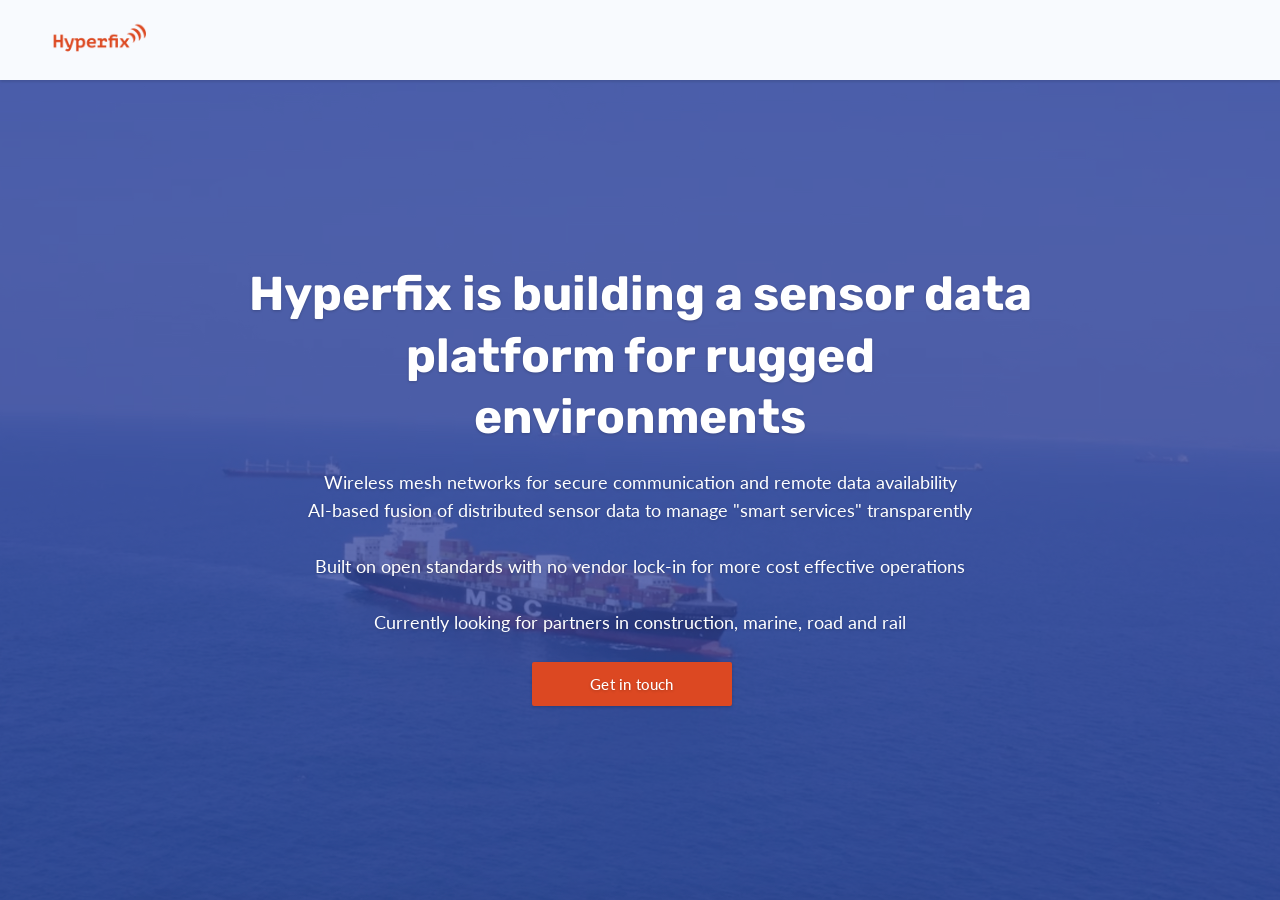
==== commit 99465a02: "Updates" ====
--- a/index.html
+++ b/index.html
@@ -382,10 +382,10 @@
                     <img alt="" src="/images/logo_1_transparent_orange_small_draft.png">
                 </a>
             </div>
-            <div class="navbox">
+<!--             <div class="navbox">
               <div class="navlink"><a href="#contact">Contact</a></div>
               <div class="navlink"><a href="#about">About us</a></div>
-            </div>
+            </div> -->
         </div>
     </div>
 </header>
@@ -424,9 +424,13 @@
         
         
     <!-- Text -->
-    <h1>Hyperfix is building situational awareness systems for ships</h1>
-    <p>AI-based platform for fusing sensor data to build accurate representations of the vessel's environment<br />
-    Improve safety and cut maintenance costs</p>
+    <h1>Hyperfix is building a sensor data platform for rugged environments</h1>
+    <p>
+      Wireless mesh networks for secure communication and remote data availability<br />
+      AI-based fusion of distributed sensor data to manage "smart services" transparently<br /><br />
+      Built on open standards with no vendor lock-in for more cost effective operations<br /><br />
+      Currently looking for partners in construction, marine, road and rail
+    </p>
     
     
 
@@ -434,7 +438,7 @@
     
     <div class="buttons-container">
         
-        <a id="top-contact-button" href="#contact" class="button button-primary">Get in touch</a>
+        <a id="top-contact-button" href="https://forms.gle/gvCo2s3XbCgezrbp7" class="button button-primary">Get in touch</a>
         
         
     </div>
@@ -451,564 +455,4 @@
 </section>
 <!-- Callouts Section -->
 
-<section class="section
-        callouts-section
-        light-bg
-        center
-        ">
-
-    
-    <div class="section-background" style="background-color: #FFFFFF; opacity: 1;"></div>
-    
-
-    
-
-<div class="box section-box box-padding-top-8 box-padding-right-2 box-padding-bottom-8 box-padding-left-2">
-
-
-<div class="box-content" style="margin-right: auto; margin-left: auto; max-width: 1200px;">
-
-        
-        
-    <!-- Callouts -->
-    <div class="callouts">
-        
-        
-        <div class="callout">
-            <img src="images/marine-icons/008-telescope.png" class="icon" alt="">
-            <h3>External object detection</h3>
-            <p>Identify unknown objects that <strong><em>close to</em></strong> the ship. Mapping of other vessels, landmarks and buoys to improve decision making in congested waterways</p>
-        </div>
-
-        <div class="callout">
-            <img src="images/marine-icons/002-pin.png" class="icon" alt="">
-            <h3>Precise crew location data</h3>
-            <p>Accurate crew position information <strong><em>in all areas</em></strong> of the vessel. Hyperfix provides compartment-level locations for all tracked personnel throughout the entire voyage</p>
-        </div>
-        
-        <div class="callout">
-            <img src="images/marine-icons/014-ship.png" class="icon" alt="">
-            <h3>Can be integrated into any vessel</h3>
-            <p>Hyperfix does not require <strong><em>any existing network platform</em></strong> in order to operate so installation costs are minimal</p>
-        </div>
-
-         <div class="callout">
-            <img src="images/marine-icons/005-life-vest.png" class="icon" alt="">
-            <h3>Improves safety through situational awareness</h3>
-            <p>Full awareness of the vessel's operating environment <strong><em>improves safety</em></strong> during an emergency or mustering event</p>
-        </div>
-        
-        
-    </div>
-    <!-- /Callouts -->
-
-    </div>
-</div>
-</section>
-<!-- Image Section -->
-
-<section class="section
-        image-section
-        light-bg
-        image-center
-        " style="
-        background-image: url(images/containers2-mid.jpg);
-        
-        
-        
-        
-      ">
-
-    
-    <div class="section-background" style="background-color: #FFFFFF; opacity: 0;"></div>
-    
-
-    
-
-<div class="box section-box box-padding-top-8 box-padding-right-2 box-padding-bottom-8 box-padding-left-2">
-
-
-<div class="box-content" style="margin-right: auto; margin-left: auto;">
-
-        
-        
-
-<div class="box section-header-box box-padding-top-0 box-padding-right-0 box-padding-bottom-6 box-padding-left-0">
-
-
-<div class="box-content text-center" style="margin-right: auto; margin-left: auto; max-width: 600px;">
-
-        </div>
-</div>
-        
-        
-    <!-- Image -->
-    
-
-<div class="box image-box">
-
-
-<div class="box-content" style="margin-right: auto; margin-left: auto; max-width: 800px; min-height: 200px">
-
-    
-    </div>
-</div>
-    
-    <!-- /Image -->
-
-    </div>
-</div>
-</section>
-<!-- Image Section -->
-
-
-
-
-<section class="section
-        image-section
-        light-bg
-        image-left
-        " style="
-        background-image: url(images/sections_bg_2x_LtHJmm3.jpg);
-        
-        
-        
-        
-      ">
-
-    
-    <div class="section-background" style="background-color: #FFFFFF; opacity: 0;"></div>
-    
-
-    
-
-<div class="box section-box box-padding-top-8 box-padding-right-2 box-padding-bottom-8 box-padding-left-2">
-
-
-<div class="box-content" style="margin-right: auto; margin-left: auto; max-width: 1200px;">
-
-        
-        
-    
-
-<div class="box image-box box-padding-right-2 box-padding-left-0">
-
-
-<div class="box-content" style="">
-
-    
-        <img src="images/bridge-controls.jpg" alt="">
-    
-    </div>
-</div>
-    
-    
-
-<div class="box copy-box box-padding-left-2 box-padding-right-0">
-
-
-<div class="box-content" style="">
-
-        <h2>Complete vessel visibility</h2>
-        <p>Monitor the positions of all on-duty personnel from the bridge in real-time. Quickly track and trace the locations of any crew member during an emergency to find their last known position.</p>
-        <p>Monitor close-by external objects to ensure a safe passage through congested waterways.</p>
-        <p>Receive alerts when critical machinery exhibits anomalous readings, fix the problem before it becomes an issue.</p>
-        <p>Identify any cargo or loose items that shift during a voyage. Reduce payouts for damaged cargo and repairs for damaged assets.</p>
-        
-        
-</div>
-
-        
-    </div>
-</div>
-    
-
-
-    </div>
-</div>
-</section>
-<!-- Image Section -->
-
-
-
-
-<section class="section
-        image-section
-        light-bg
-        image-right
-        " style="
-        background-image: url(images/sections_bg_2x.jpg);
-        
-        
-        
-        
-      ">
-
-    
-    <div class="section-background" style="background-color: #FFFFFF; opacity: 0;"></div>
-    
-
-    
-
-<div class="box section-box box-padding-top-8 box-padding-right-2 box-padding-bottom-8 box-padding-left-2">
-
-
-<div class="box-content" style="margin-right: auto; margin-left: auto; max-width: 1200px;">
-
-        
-        
-    
-
-<div class="box image-box box-padding-right-0 box-padding-left-2">
-
-
-<div class="box-content" style="">
-
-    
-        <img src="images/Hyperfix mesh diagram.png" alt="">
-    
-    </div>
-</div>
-    
-    
-
-<div class="box copy-box box-padding-left-0 box-padding-right-2">
-
-<div class="box-content" style="">
-
-        <h2>Low-cost installation</h2>
-        <p>Hyperfix does not require large amounts of new infrastructure and can be integrated with existing ship plans and blueprints to provide compartment-level crew positions.</p>
-        <p>A wireless mesh-network is maintained by Hyperfix to provide coverage throughout the vessel without the need for expensive cabling.</p>
-    </div>
-</div>
-    
-
-    </div>
-</div>
-</section>
-
-
-
-
-<section class="section
-        image-section
-        light-bg
-        image-left
-        " style="
-        background-image: url(images/sections_bg_2x_LtHJmm3.jpg);
-        
-        
-        
-        
-      ">
-
-    
-    <div class="section-background" style="background-color: #FFFFFF; opacity: 0;"></div>
-    
-
-    
-
-<div class="box section-box box-padding-top-8 box-padding-right-2 box-padding-bottom-8 box-padding-left-2">
-
-
-<div class="box-content" style="margin-right: auto; margin-left: auto; max-width: 1200px;">
-
-    
-
-<div class="box image-box box-padding-right-2 box-padding-left-0">
-
-
-<div class="box-content" style="">
-
-    
-        <img src="images/plans_and_crew_loc.png" alt="">
-    
-    </div>
-</div>
-    
-    
-
-<div class="box copy-box box-padding-left-2 box-padding-right-0">
-
-
-<div class="box-content" style="">
-
-        <h2>Real-time crew location information</h2>
-        <p>Identify the location of any crew member in seconds and see a log of their previous positions. Hyperfix can provide timelines deck by deck to give unparalleled visibility into crew activity.</p>
-        <p><em>Private zones</em> can also be configured so that off-duty personnel will only be tracked once outside of them.</p>
-        
-        
-</div>
-
-        
-    </div>
-</div>
-    
-
-
-    </div>
-</div>
-</section>
-
-
-
-
-
-<section class="section
-        callouts-section
-        light-bg
-        center
-        ">
-
-    <div id="about"></div>
-    
-    <div class="section-background" style="background-color: #FFFFFF; opacity: 1;"></div>
-    
-
-    
-
-<div class="box section-box box-padding-top-0 box-padding-right-2 box-padding-bottom-8 box-padding-left-2">
-
-
-<div class="box-content" style="margin-right: auto; margin-left: auto; max-width: 1200px;">
-
-        
-        
-    <!-- Callouts -->
-    <hr />
-    <h2 style="text-align: center;">Product Example</h2>
-    <hr />
-    <!-- <div class="callouts"> -->
-        
-        
-        <div class="callout company-profile">
-            <img src="images/radar_concept.png" class="prod-pic" alt="">
-            <div class="company-text">
-              <!-- <p>The product</p> -->
-            </div>
-        </div>    
-        
-    <!-- </div> -->
-    <!-- /Callouts -->
-
-    </div>
-</div>
-</section>
-
-
-
-
-
-
-
-<section class="section
-        callouts-section
-        light-bg
-        center
-        ">
-
-    <div id="about"></div>
-    
-    <div class="section-background" style="background-color: #FFFFFF; opacity: 1;"></div>
-    
-
-    
-
-<div class="box section-box box-padding-top-0 box-padding-right-2 box-padding-bottom-8 box-padding-left-2">
-
-
-<div class="box-content" style="margin-right: auto; margin-left: auto; max-width: 1200px;">
-
-        
-        
-    <!-- Callouts -->
-    <hr />
-    <h2 style="text-align: center;">The Company</h2>
-    <hr />
-    <!-- <div class="callouts"> -->
-        
-        
-        <div class="callout company-profile">
-            <img src="images/logo_1_dark_draft.png" class="company-profile-pic" alt="">
-            <div class="company-text">
-              <p>Hyperfix is a start-up born from shared interest and targeted towards creating a safer environment for mariners. The company was founded in Autumn of 2019 with a vision to create the most reliable situational awareness systems for rugged environments. Our propitiatory technology is built with knowledge transferred from multiple different sectors, an approach that we believe is an industry first for maritime safety. By combining in-depth domain expertise in commercial shipping, cyber security and machine learning, Hyperfix has the tools at hand to deliver the most robust sensor data fusion systems available on the market today.</p>
-            </div>
-        </div>    
-        
-    <!-- </div> -->
-    <!-- /Callouts -->
-
-    </div>
-</div>
-</section>
-
-<section class="section
-        callouts-section
-        light-bg
-        center
-        ">
-
-    
-    <div class="section-background" style="background-color: #FFFFFF; opacity: 1;"></div>
-    
-
-    
-
-<div class="box section-box box-padding-top-0 box-padding-right-2 box-padding-bottom-8 box-padding-left-2">
-
-
-<div class="box-content" style="margin-right: auto; margin-left: auto; max-width: 1200px;">
-
-        
-        
-    <!-- Callouts -->
-    <hr />
-    <h2 style="text-align: center;">The founders</h2>
-    <hr />
-    <div class="callouts">
-        
-        
-        <div class="callout profile">
-            <img src="images/alex-profile.jpeg" class="profile-pic" alt="">
-            <h3>Alexander Darer</h3>
-            <p>Alex holds a DPhil in Cyber Security from the University of Oxford and Masters in Computer Science from the University of Birmingham. His previous projects include: developing a machine learning driven Web Application Firewall (WAF), building online Cyber Security training materials and leading development of a legal Q/A search engine.<br />He has several years experience in team management and has lead numerous projects from concept to prototype to product release.</p>
-        </div>
-        
-        
-        
-        <div class="callout profile">
-            <img src="images/peter-profile.png" class="profile-pic" alt="">
-            <h3>Peter Turner</h3>
-            <p>Peter has worked on ocean-going vessels for over 10 years and has risen through the ranks from junior, to deck officer, to marine superintendent. He hold numerous maritime qualifications including OOW and has written several safety manuals for different ships. He has recently made the move to marine software citing the lack of sophistication in how many vessels operate.</p>
-        </div>
-        
-        
-        
-    </div>
-    <!-- /Callouts -->
-
-    </div>
-</div>
-</section>
-
-<section class="section
-        cta-section
-        dark-bg
-        cta-left" 
-        style="
-        background-image: url(/images/containers-mid.jpg);">
-
-    
-    <div class="section-background" style="background-color: #344498; opacity: 0.8;"></div>
-    
-
-    
-
-<div class="box section-box box-padding-top-8 box-padding-right-2 box-padding-bottom-8 box-padding-left-2">
-
-
-<div class="box-content" style="margin-right: auto; margin-left: auto; max-width: 1200px;">
-
-        
-        
-    <!-- CTA -->
-    <div class="content">
-        <p></p><h1>Help us to improve crew safety and cut maintenance costs?</h1><p>We're looking for partners to on-board as beta testers across all marine environments.</p><p>If you'd to know more, or participate, please get in touch.</p>
-    </div>
-    
-    
-
-<div class="actions">
-    
-    <div class="buttons-container">
-        
-        <a id="bottom-contact-button" href="https://forms.gle/gvCo2s3XbCgezrbp7" target="_blank" class="button button-primary">Contact us for more information</a>
-    </div>
-    
-    
-</div>
-
-    
-    <!-- /CTA -->
-
-    </div>
-</div>
-</section>
-
-    <div class="sticky-bottom-spacer"></div>
-    <!-- Footer -->
-
-
-<footer class="main-footer dark-bg">
-    <section class="primary-footer">
-        <div class="container">
-            <div class="info">
-                <a href="/" class="logo">
-                    
-                        
-                            <img src="/images/logo_1_light_small_draft.png">
-                        
-                    
-                </a>
-                <div id="contact" class="contact-info">
-                    <p>London, UK</p>
-                    <p>contact (at) hyperfix.co</p>
-                    <p>0203 026 0312</p>
-                </div>
-            </div>
-        </div>
-    </section>
-    <section class="secondary-footer">
-        <div class="container">
-            <!-- Copyright -->
-<div class="copyright">
-    © Hyperfix Limited<br />
-    UK company number: 12293286
-</div>
-<!-- /Copyright -->
-            <!-- Social -->
-
-<!-- <div class="social-icons">
-    <ul>
-        
-        <li><a href="https://www.facebook.com/"><img src="images/icon-footer-facebook-inverted@2x.png" alt="Facebook"></a></li>
-        
-        <li><a href="https://twitter.com/"><img src="images/icon-footer-twitter-inverted@2x.png" alt="Twitter"></a></li>
-        
-        <li><a href="https://www.linkedin.com/"><img src="images/icon-footer-linkedin-inverted@2x.png" alt="LinkedIn"></a></li>
-        
-        <li><a href="https://www.instagram.com/"><img src="images/icon-footer-instagram-inverted@2x.png" alt="Instagram"></a></li>
-        
-        <li><a href="https://www.youtube.com/"><img src="images/icon-footer-youtube-inverted@2x.png" alt="YouTube"></a></li>
-        
-    </ul>
-</div> -->
-<!-- /Social -->
-        </div>
-    </section>
-</footer>
-<!-- /Footer -->
-    <script>
-      function animateCSS(element, animationName, callback) {
-          const node = document.querySelector(element)
-          node.classList.add('animated', animationName)
-
-          function handleAnimationEnd() {
-              node.classList.remove('animated', animationName)
-              node.removeEventListener('animationend', handleAnimationEnd)
-
-              if (typeof callback === 'function') callback()
-          }
-
-          node.addEventListener('animationend', handleAnimationEnd)
-      }
-
-      $("#top-contact-button").click(function() {
-        animateCSS("#contact", "bounce");
-      });
-
-      $("#bottom-contact-button").click(function() {
-        animateCSS("#contact", "bounce");
-      });
-    </script>
 </html>
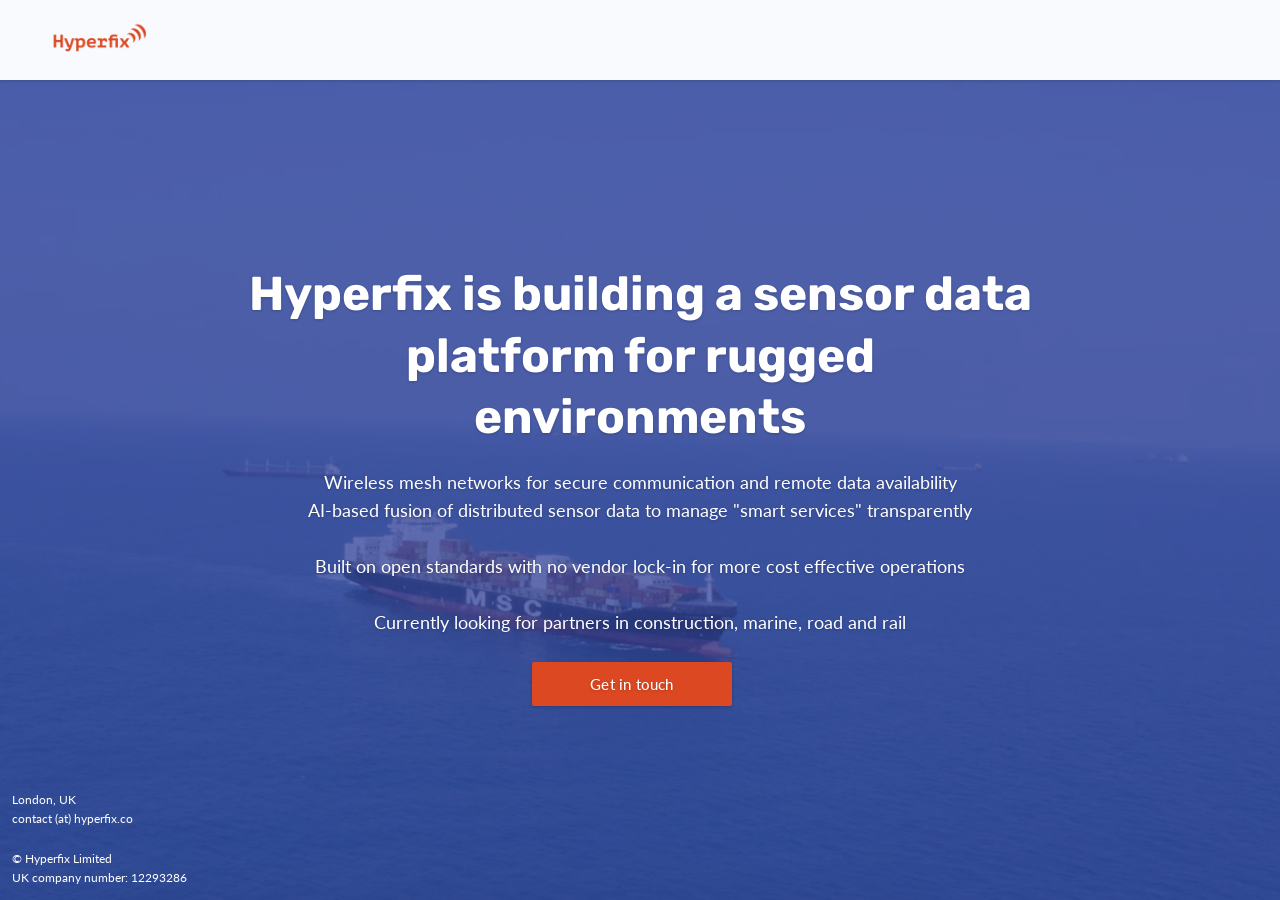
==== commit fde3f70e: "Add company info to footer" ====
--- a/index.html
+++ b/index.html
@@ -366,6 +366,22 @@
 
 .prod-pic {
   width: 100%;
+}
+
+
+#contact-footer {
+  position: absolute;
+  bottom: 0;
+  margin: 1em;
+  font-size: 0.7em;
+}
+
+#contact-det {
+  color: white;
+}
+
+#copyright-info {
+  color: white;
 }
 
 </style>
@@ -455,4 +471,17 @@
 </section>
 <!-- Callouts Section -->
 
+
+<div id="contact-footer">
+  <div id="contact-det">
+    London, UK<br />
+    contact (at) hyperfix.co<br /><br />
+  </div>
+
+  <div id="copyright-info">
+      © Hyperfix Limited<br />
+      UK company number: 12293286
+  </div>
+</div>
+
 </html>
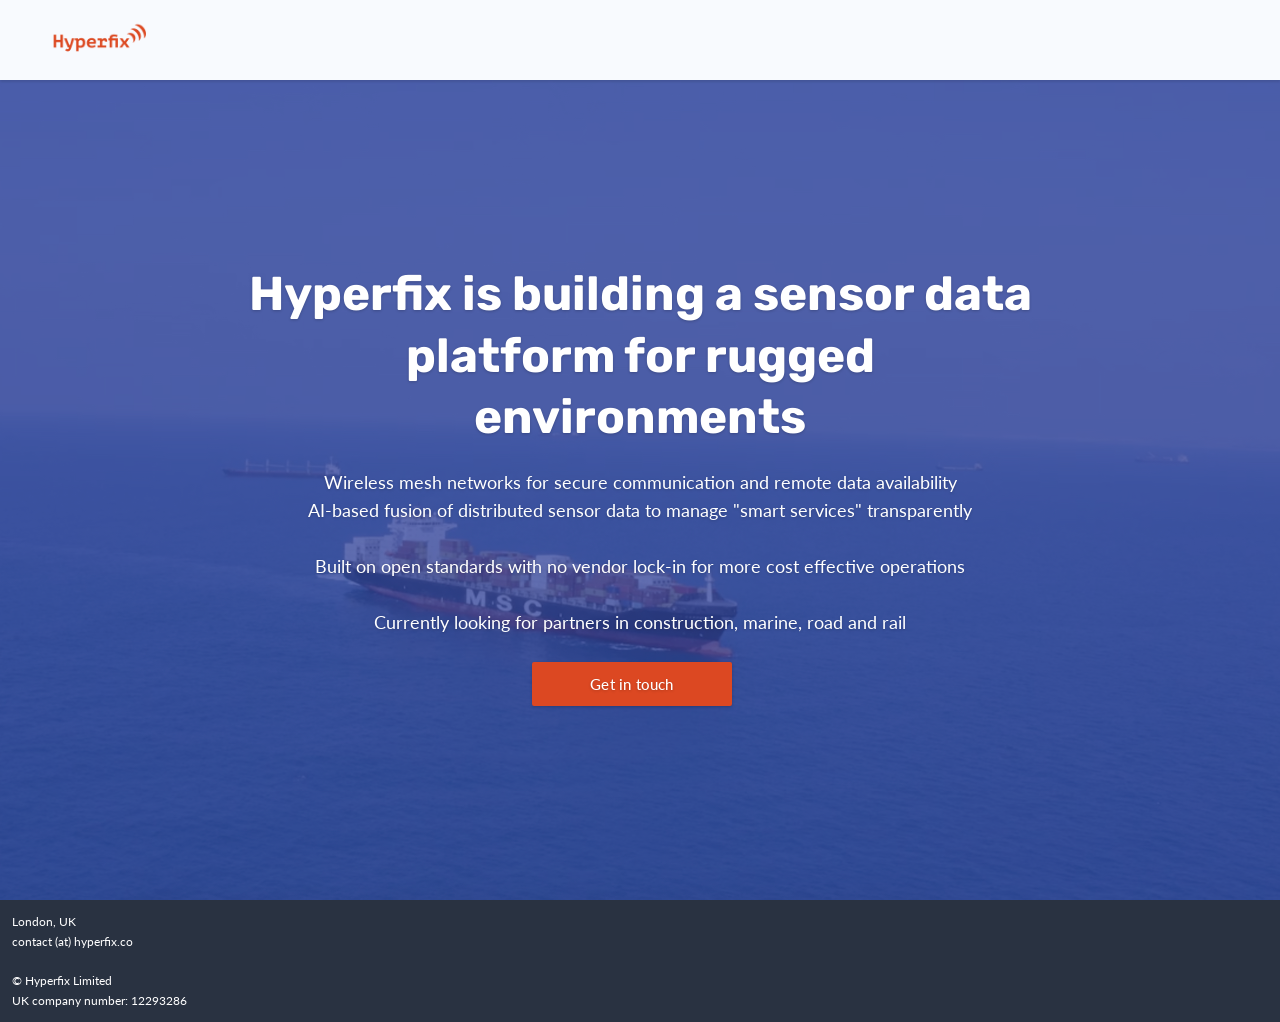
==== commit 44a7827d: "Alter company info footer" ====
--- a/index.html
+++ b/index.html
@@ -370,9 +370,10 @@
 
 
 #contact-footer {
-  position: absolute;
-  bottom: 0;
-  margin: 1em;
+  /*position: absolute;*/
+  /*bottom: 0;*/
+  background: #293241;
+  padding: 1em;
   font-size: 0.7em;
 }
 
